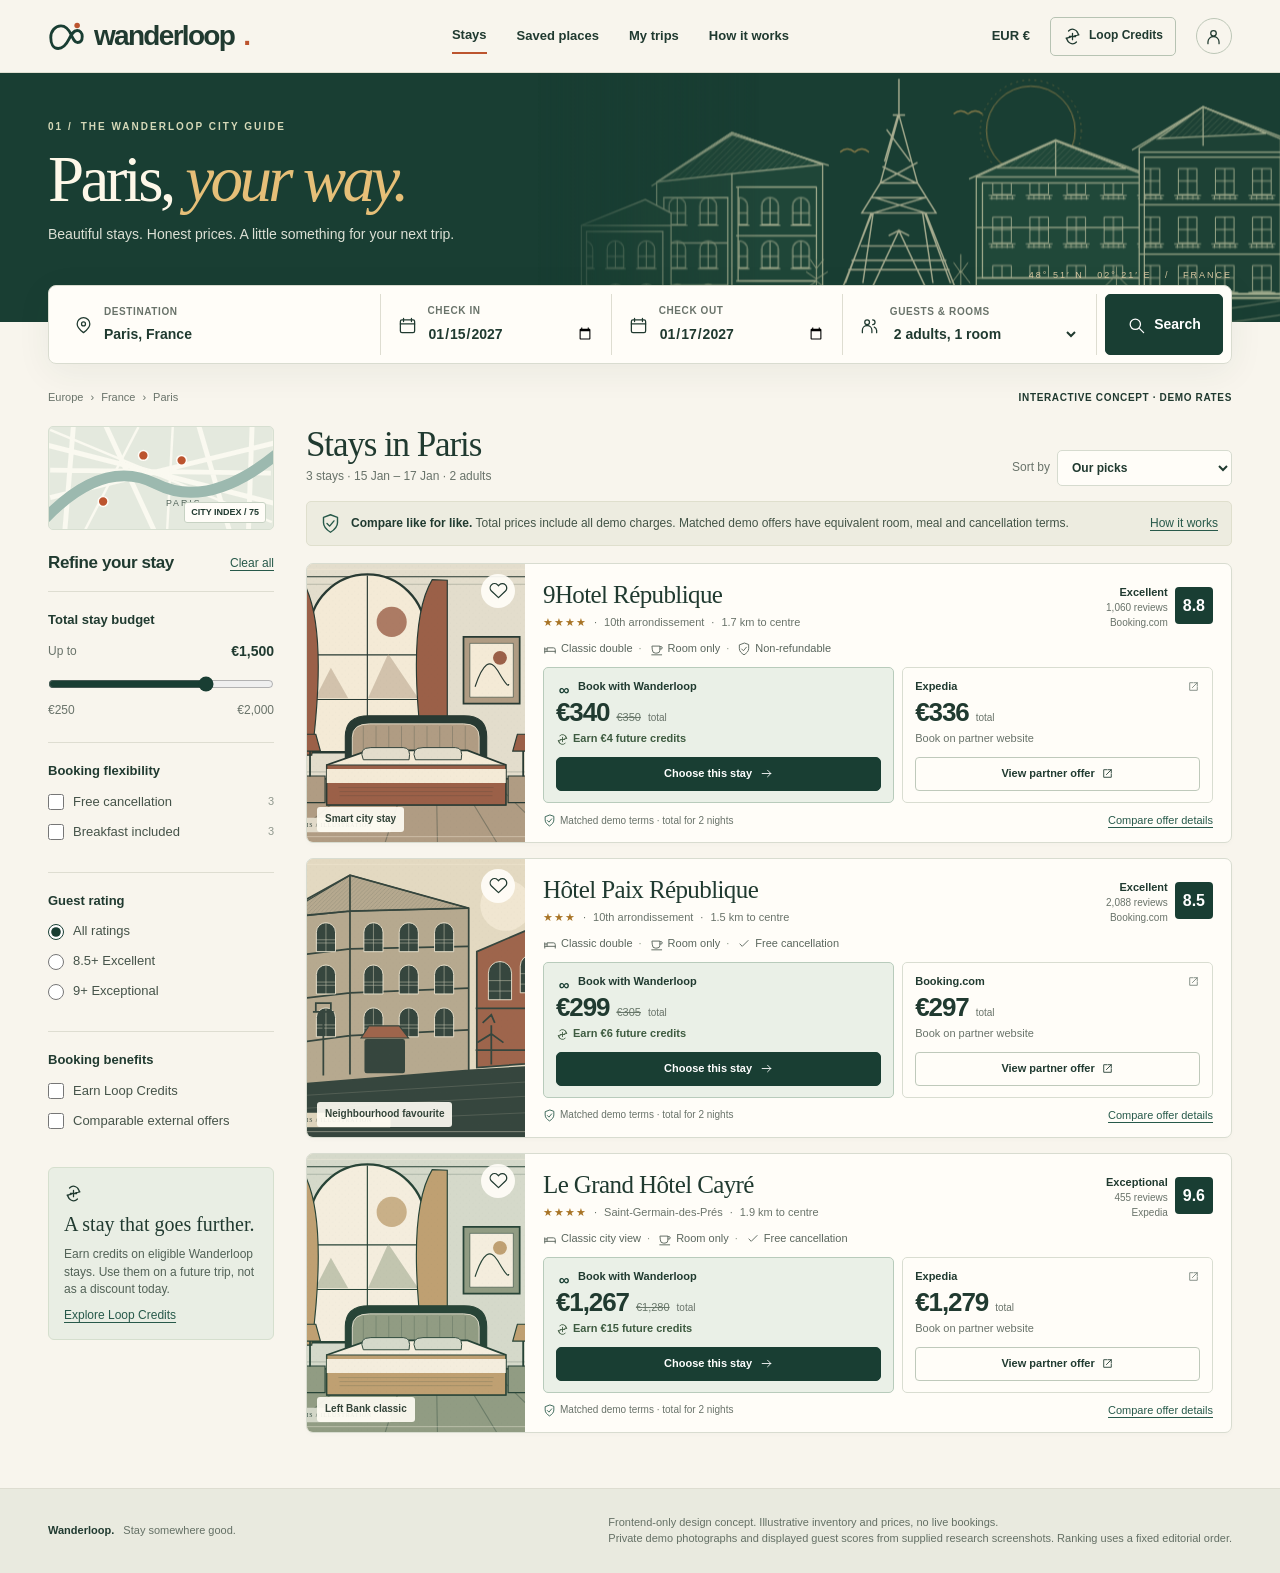
==== demo.html @ 9836ba48 "Add self-contained offline demo with embedded artwork and checkout" ====
<!doctype html>
<html lang="en"><head><meta charset="utf-8"><meta name="viewport" content="width=device-width, initial-scale=1"><meta name="theme-color" content="#183c32"><title>Wanderloop — Stay somewhere good.</title>
<style>
:root{--ink:#203a30;--muted:#69736a;--green:#193e33;--green2:#27594a;--cream:#f8f5ed;--paper:#fffdf8;--line:#deddd1;--orange:#bc542e;--gold:#e8b65c;--sage:#e8ede3;--shadow:0 8px 35px #203a3010;--serif:Georgia,'Times New Roman',serif}*{box-sizing:border-box}body{margin:0;background:var(--cream);color:var(--ink);font-family:Arial,Helvetica,sans-serif;font-size:14px;line-height:1.45}button,input,select{font:inherit}button,a,input,select{ -webkit-tap-highlight-color:transparent}button{cursor:pointer}button:focus-visible,a:focus-visible,input:focus-visible,select:focus-visible{outline:3px solid var(--orange);outline-offset:3px}button{color:inherit}a{color:inherit}svg{display:inline-block;vertical-align:middle;flex-shrink:0}.icon{width:19px;height:19px;stroke:currentColor;fill:none;stroke-width:1.6;stroke-linecap:round;stroke-linejoin:round}.wrap{max-width:1320px;margin:auto;padding:0 48px}.header{background:var(--cream);border-bottom:1px solid #dfdfd2}.nav{height:72px;display:flex;align-items:center;justify-content:space-between;gap:24px}.logo{display:flex;align-items:center;gap:9px;text-decoration:none;font-size:28px;font-weight:800;letter-spacing:-1.7px;line-height:1}.logo-mark{width:37px;height:37px}.logo i{font-style:normal;color:var(--orange)}.navlinks{display:flex;align-items:center;gap:30px}.navlinks button,.plain{border:0;background:none;padding:8px 0;font-size:13px;font-weight:600}.navlinks .active{border-bottom:2px solid var(--orange)}.navright{display:flex;align-items:center;gap:20px}.credit-button{display:flex;align-items:center;gap:7px;background:transparent;border:1px solid #b7c3b3;padding:9px 12px;border-radius:5px;font-weight:600;font-size:12px}.avatar{height:36px;width:36px;border:1px solid #bdc7b7;border-radius:50%;background:transparent;display:grid;place-items:center}.hero{background:var(--green);color:#fdf7e8;position:relative;overflow:hidden}.hero-inner{height:249px;position:relative;display:flex;align-items:center;z-index:1}.hero-copy{position:relative;z-index:2;padding-bottom:31px}.eyebrow{font-size:10px;font-weight:700;text-transform:uppercase;letter-spacing:2px;display:flex;align-items:center;gap:8px}.hero .eyebrow{color:#d5d8b8}.hero h1{font-family:var(--serif);font-weight:400;font-size:65px;letter-spacing:-3.6px;line-height:1.03;margin:12px 0 11px}.hero h1 em{font-weight:400;color:#e6bf78}.hero p{font-size:14px;color:#dce0d5;margin:0}.hero-art{position:absolute;right:0;top:0;width:58%;height:100%;opacity:.86}.hero-index{position:absolute;right:48px;bottom:40px;font-size:9px;text-transform:uppercase;letter-spacing:2px;color:#d9c8a2;z-index:2}.search-wrap{position:relative;margin-top:-37px;z-index:5}.searchbar{background:var(--paper);border:1px solid #d9dcd0;padding:8px;display:grid;grid-template-columns:1.4fr 1fr 1fr 1.1fr auto;border-radius:8px;box-shadow:var(--shadow);gap:0;min-height:79px}.field{display:flex;align-items:center;gap:11px;padding:10px 17px;border-right:1px solid var(--line);min-width:0}.field label{font-size:10px;letter-spacing:.6px;text-transform:uppercase;color:var(--muted);font-weight:700;display:block;margin-bottom:4px}.field input,.field select{background:none;border:none;color:var(--ink);font-weight:600;width:100%;min-width:0;padding:0;font-size:14px;outline:none}.field-content{width:100%;min-width:0}.field input[type=date]{color-scheme:light}.search-button,.primary{border:1px solid var(--green);background:var(--green);color:white;border-radius:5px;padding:12px 20px;font-weight:600;display:inline-flex;align-items:center;justify-content:center;gap:8px}.search-button{margin-left:8px;min-width:118px}.search-button:hover,.primary:hover{background:#30614d}.main{padding-top:26px;padding-bottom:55px}.breadcrumb{display:flex;align-items:center;gap:7px;color:var(--muted);font-size:11px;margin-bottom:20px}.breadcrumb a{text-decoration:none}.breadcrumb span:last-child{color:var(--ink);font-weight:600}.layout{display:grid;grid-template-columns:226px minmax(0,1fr);gap:32px}.sidebar{align-self:start}.side-title{display:flex;align-items:center;justify-content:space-between;margin:0 0 15px}.side-title h2{font-size:17px;margin:0;letter-spacing:-.4px}.link{border:0;background:none;text-decoration:underline;text-underline-offset:3px;font-size:12px;color:var(--green2);padding:0}.filter-block{padding:19px 0;border-top:1px solid var(--line)}.filter-block h3{font-size:13px;margin:0 0 12px}.filter-block label.check{display:flex;gap:9px;align-items:center;margin:11px 0;font-size:13px;color:#455349;cursor:pointer}.check input{accent-color:var(--green);width:16px;height:16px;margin:0}.check .count{margin-left:auto;color:#90988e;font-size:11px}.range-label{display:flex;align-items:center;justify-content:space-between;font-size:12px;color:var(--muted);margin-bottom:4px}.range-label strong{color:var(--ink);font-size:14px}input[type=range]{width:100%;accent-color:var(--green);margin:10px 0}.side-note{background:#e9eee4;border:1px solid #d5dfce;padding:15px;border-radius:6px;margin-top:6px}.side-note h4{font-family:var(--serif);font-size:20px;font-weight:400;margin:7px 0}.side-note p{font-size:12px;margin:5px 0;color:#526257}.map-art{border:1px solid #d7dfd1;background:#e8ece0;border-radius:5px;height:104px;position:relative;overflow:hidden;display:grid;place-items:center;margin:0 0 21px}.map-art svg{position:absolute;width:100%;height:100%}.map-caption{position:absolute;bottom:6px;right:7px;background:var(--paper);font-size:9px;font-weight:600;border:1px solid #c7d2c3;padding:3px 6px;border-radius:3px}.results-head{display:flex;justify-content:space-between;align-items:flex-end;gap:15px;margin-bottom:15px}.results-head h2{font-family:var(--serif);font-weight:400;font-size:35px;letter-spacing:-1.1px;line-height:1.1;margin:0 0 4px}.results-head p{font-size:12px;margin:0;color:var(--muted)}.sort{display:flex;align-items:center;gap:7px;white-space:nowrap;font-size:12px;color:var(--muted)}.sort select{background:var(--paper);border:1px solid #d6dbcf;padding:9px 26px 9px 10px;border-radius:5px;color:var(--ink);font-weight:600}.notice{background:#edece0;border:1px solid #dfdfcd;border-radius:5px;padding:11px 13px;display:flex;align-items:center;gap:10px;color:#435447;font-size:12px;margin-bottom:17px}.notice .icon{color:var(--green2);width:21px;height:21px}.notice strong{color:var(--ink)}.notice button{margin-left:auto;white-space:nowrap}.hotel-list{display:grid;gap:15px}.hotel{display:grid;grid-template-columns:218px minmax(0,1fr);background:var(--paper);border:1px solid #d8dcd0;border-radius:7px;overflow:hidden;box-shadow:0 2px 5px #203a3005}.hotel-photo{position:relative;min-height:258px;background:#dfd9c5}.hotel-photo img{width:100%;height:100%;position:absolute;inset:0;object-fit:cover;filter:saturate(.86)}.photo-label{position:absolute;bottom:10px;left:10px;padding:5px 8px;background:#fffdf5e8;color:#334439;font-size:10px;border-radius:3px;font-weight:600}.save{position:absolute;right:10px;top:10px;border:0;background:#fffdf8ed;border-radius:50%;width:34px;height:34px;display:grid;place-items:center}.save.saved .icon{fill:var(--orange);stroke:var(--orange)}.hotel-body{min-width:0;padding:17px 18px 13px;display:flex;flex-direction:column;gap:10px}.hotel-top{display:flex;justify-content:space-between;gap:8px;align-items:flex-start}.hotel-name{font-family:var(--serif);font-size:25px;line-height:1.12;font-weight:400;letter-spacing:-.6px;margin:0 0 6px}.hotel-meta{display:flex;align-items:center;flex-wrap:wrap;gap:7px;color:var(--muted);font-size:11px}.stars{color:#a87426;letter-spacing:1px;font-size:11px}.review{display:flex;align-items:center;gap:7px;text-align:right;white-space:nowrap}.review small{font-size:10px;color:var(--muted);display:block}.review b{font-size:11px}.score{background:var(--green);color:white;border-radius:4px;padding:7px 8px;font-size:16px;font-weight:700}.terms{display:flex;flex-wrap:wrap;gap:6px;align-items:center;font-size:11px;color:#5a665d}.terms span{display:inline-flex;align-items:center;gap:4px}.terms .icon{height:14px;width:14px}.terms span+span:before{content:'·';margin-right:4px;color:#8b9988}.offers{display:grid;grid-template-columns:1.13fr 1fr;gap:8px}.offer{padding:11px 12px;border:1px solid #d9ddd1;border-radius:5px;min-width:0}.offer.direct{background:#eaf0e7;border-color:#b8cbbb}.offer-brand{display:flex;align-items:center;gap:6px;font-size:11px;font-weight:700;white-space:nowrap}.mini-mark{width:16px;height:16px;display:inline-grid;place-items:center;color:var(--green);font-size:15px;font-weight:900}.offer-brand .external-icon{margin-left:auto;width:13px;height:13px;color:#77847b}.offer-price{display:flex;align-items:baseline;gap:7px;margin:2px 0 1px}.offer-price strong{font-size:26px;letter-spacing:-1.1px;line-height:1.2}.offer-price del{font-size:11px;color:#68776a}.offer-price span{font-size:10px;color:var(--muted)}.earn{font-size:11px;display:flex;align-items:center;gap:4px;color:#3e5b40;font-weight:600;min-height:21px}.earn .icon{width:13px;height:13px}.offer .primary,.offer .secondary{width:100%;padding:8px 6px;margin-top:7px;font-size:11px;white-space:nowrap;min-height:33px}.secondary{border:1px solid #bfc9bb;background:transparent;border-radius:4px;font-weight:600;display:inline-flex;justify-content:center;align-items:center;gap:6px}.secondary:hover{background:#f1f3eb}.offer .secondary .icon,.offer .primary .icon{width:13px;height:13px}.hotel-bottom{display:flex;justify-content:space-between;align-items:center;gap:8px;font-size:10px;color:var(--muted);margin-top:auto}.hotel-bottom button{font-size:11px}.equiv{display:flex;align-items:center;gap:4px}.equiv .icon{width:13px;height:13px;color:var(--green2)}.demo-label{font-size:10px;letter-spacing:.65px;font-weight:700;color:#96714c;text-transform:uppercase}.footer{background:#e9eadf;border-top:1px solid var(--line);padding:26px 0;color:#647065;font-size:11px}.footer .wrap{display:flex;justify-content:space-between;gap:20px;align-items:center}.footer strong{color:var(--ink)}.modal-overlay{position:fixed;inset:0;z-index:40;background:#112a24a8;display:none;align-items:center;justify-content:center;padding:20px;backdrop-filter:blur(3px)}.modal-overlay.open{display:flex}.modal{background:var(--paper);width:min(630px,100%);max-height:90vh;overflow:auto;border-radius:9px;border:1px solid var(--line);box-shadow:0 15px 65px #0003;padding:25px;position:relative}.close{position:absolute;top:15px;right:15px;background:transparent;border:1px solid var(--line);border-radius:50%;width:34px;height:34px;display:grid;place-items:center}.modal h2{font-family:var(--serif);font-weight:400;font-size:32px;margin:0 32px 12px 0;letter-spacing:-.6px}.modal p{color:var(--muted)}.modal table{width:100%;border-collapse:collapse;margin:18px 0;font-size:12px}.modal th,.modal td{border-bottom:1px solid var(--line);text-align:left;padding:10px 7px;vertical-align:top}.modal th{background:var(--sage)}.modal .primary{margin-top:8px}.modal .fine{font-size:11px;line-height:1.5}.empty{text-align:center;border:1px dashed #b7c3b2;padding:50px 15px;background:var(--paper);border-radius:7px}.empty h3{font-family:var(--serif);font-size:25px;font-weight:400}.mobile-filter{display:none}.toast{position:fixed;right:25px;bottom:25px;background:var(--green);color:white;padding:13px 20px;border-radius:5px;z-index:70;box-shadow:var(--shadow);opacity:0;pointer-events:none;transition:opacity .2s}.toast.on{opacity:1}.skip{position:absolute;left:-1000px}.skip:focus{left:10px;top:5px;z-index:100;background:white;padding:10px}.tag{font-size:10px;padding:3px 6px;background:#f3e3d1;color:#96562a;border-radius:3px;font-weight:700}.credit-pill{color:#395e48}.mobile-only{display:none}
@media(min-width:1450px){.wrap{max-width:1400px}.hotel{grid-template-columns:247px minmax(0,1fr)}.hotel-photo{min-height:273px}}@media(max-width:1120px){.wrap{padding:0 28px}.layout{grid-template-columns:195px minmax(0,1fr);gap:20px}.hotel{grid-template-columns:173px minmax(0,1fr)}.hotel-body{padding:14px}.hotel-name{font-size:23px}.field{padding:10px 11px}.navlinks{gap:18px}.hero h1{font-size:58px}.hero-art{width:55%}.hero-index{right:28px}}@media(max-width:850px){.navlinks{display:none}.nav{height:61px}.logo{font-size:25px}.logo-mark{width:32px;height:32px}.hero-inner{height:215px}.hero h1{font-size:49px;letter-spacing:-2.2px}.hero-art{width:65%;opacity:.45}.hero-index{display:none}.searchbar{grid-template-columns:1fr 1fr;gap:0;min-height:0}.field{border-bottom:1px solid var(--line);padding:12px}.field:nth-child(2),.field:nth-child(4){border-right:none}.search-button{grid-column:span 2;margin:8px 0 0}.layout{grid-template-columns:1fr}.sidebar{display:none}.sidebar.open{display:block;background:var(--paper);border:1px solid var(--line);padding:18px;border-radius:6px}.map-art{display:none}.mobile-filter{display:inline-flex;gap:5px;align-items:center;border:1px solid var(--line);background:var(--paper);padding:9px;border-radius:5px}.results-head{align-items:center}.hotel{grid-template-columns:200px minmax(0,1fr)}.hotel-photo{min-height:248px}.breadcrumb{margin-bottom:15px}.main{padding-top:20px}.navright{gap:9px}.hero-copy{padding-bottom:28px}.credit-button{padding:8px}.navright .plain{display:none}}@media(max-width:560px){.wrap{padding:0 16px}.main{padding-top:20px;padding-bottom:30px}.logo{font-size:23px;letter-spacing:-1.4px}.logo-mark{width:30px}.navright{gap:7px}.credit-button{font-size:10px;padding:7px 6px}.avatar{width:31px;height:31px}.hero-inner{height:196px}.hero h1{font-size:42px;margin:10px 0;letter-spacing:-1.8px}.hero p{font-size:12px;max-width:255px}.eyebrow{font-size:9px;letter-spacing:1.5px}.hero-art{right:-20%;width:100%;opacity:.32}.field{gap:6px;padding:10px 8px}.field>.icon,.field>span .icon{width:16px}.field input,.field select{font-size:12px}.field label{font-size:9px}.search-wrap{margin-top:-32px}.results-head{flex-wrap:wrap;gap:9px}.results-head h2{font-size:30px}.sort{margin-left:auto}.sort>span{display:none}.sort select{max-width:160px}.notice{font-size:11px;align-items:flex-start}.notice button{font-size:10px;white-space:nowrap;align-self:center}.hotel{grid-template-columns:1fr}.hotel-photo{height:205px;min-height:0}.hotel-body{padding:14px 12px}.hotel-name{font-size:24px}.hotel-bottom{align-items:flex-start}.offer{padding:10px 8px}.offer-price strong{font-size:24px}.offer-price span{font-size:9px}.offer-brand{font-size:10px}.earn{font-size:10px}.hotel-top{gap:10px}.review{gap:5px}.review small{font-size:9px}.review b{font-size:10px}.footer .wrap{display:block}.footer .wrap>div+div{margin-top:10px}.modal{padding:19px}.modal table{font-size:11px}.modal th,.modal td{padding:8px 4px}.modal h2{font-size:28px}.mobile-only{display:inline}.desktop-only{display:none}}
</style><style>
.modal.checkout-modal{width:min(980px,100%);max-height:94vh;padding:28px 32px}
.ck-progress{display:flex;gap:12px;margin:20px 0 26px;border-bottom:1px solid var(--line);padding-bottom:16px}
.ck-progress span{display:flex;align-items:center;gap:6px;flex:1;font-size:12px;color:var(--muted);font-weight:600}
.ck-progress i{display:inline-flex;width:25px;height:25px;align-items:center;justify-content:center;font-style:normal;border:1px solid var(--line);border-radius:50%;background:var(--cream)}
.ck-progress .current{color:var(--green);font-weight:700}.ck-progress .current i,.ck-progress .complete i{background:var(--green);color:white;border-color:var(--green)}
.ck-grid{display:grid;grid-template-columns:minmax(0,1fr) minmax(255px,.8fr);gap:26px;align-items:start}
.ck-main h3,.ck-summary h3,.ck-trip h3{font-family:var(--serif);font-size:22px;font-weight:400;line-height:1.2;margin:8px 0}
.ck-main p{margin:7px 0 16px;font-size:13px}
.ck-summary{border:1px solid var(--line);background:var(--cream);border-radius:6px;padding:20px}
.ck-stamp{font-size:10px;font-weight:800;letter-spacing:1.1px;color:var(--orange)}
.ck-summary h3{font-size:24px;margin:12px 0 7px}.ck-summary p{margin:6px 0;font-size:12px}
.ck-dates{display:grid;grid-template-columns:1fr 1fr .75fr;gap:8px;margin:17px 0;border-block:1px solid var(--line);padding:14px 0}
.ck-dates div{display:flex;flex-direction:column;gap:5px}.ck-dates small,.ck-summary small,.ck-ticket small,.ck-bal small{font-size:10px;color:var(--muted);letter-spacing:.4px}
.ck-terms{padding-bottom:12px;border-bottom:1px solid var(--line)}
.ck-line{display:flex;justify-content:space-between;gap:8px;align-items:baseline;font-size:12px;padding:8px 0}.ck-line b{white-space:nowrap}.ck-line.positive{color:var(--green2)}
.ck-total{border-top:1px solid var(--line);margin-top:5px;padding:14px 0;display:flex;justify-content:space-between;gap:10px;align-items:center;font-weight:700}
.ck-total strong{font-family:var(--serif);font-size:32px;line-height:1}.ck-total small{display:block;font-weight:400;margin-top:3px}
.ck-reward{border:1px solid #c9d7c5;background:var(--sage);border-radius:4px;padding:12px;display:flex;align-items:flex-start;gap:8px;font-size:12px}
.ck-reward small{display:block;margin-top:4px;letter-spacing:0;line-height:1.5}.ck-reward .icon{color:var(--green2)}
.ck-formhead,.ck-triphead{display:flex;align-items:center;justify-content:space-between;gap:10px}
.ck-fields{display:grid;grid-template-columns:1fr 1fr;gap:12px}
.ck-field{display:flex;flex-direction:column;gap:6px;font-size:12px;font-weight:700;margin:0 0 14px}
.ck-field input,.ck-field textarea,.ck-field select{width:100%;min-width:0;padding:12px;border:1px solid #bfc7ba;border-radius:4px;background:var(--paper);font:inherit;font-weight:400;color:var(--ink)}
.ck-field textarea{min-height:80px;resize:vertical}
.ck-actions{display:flex;align-items:center;flex-wrap:wrap;gap:10px;margin-top:18px}.ck-actions .primary,.ck-actions .secondary{margin:0}.ck-wide{width:100%}
.ck-wallet{display:flex;align-items:flex-start;gap:11px;border:1px solid var(--line);border-radius:5px;padding:14px;margin:10px 0;cursor:pointer;font-size:13px}.ck-wallet:has(input:checked){border-color:var(--green);background:var(--sage)}.ck-wallet span{flex:1}
.ck-wallet input,.ck-consent input{accent-color:var(--green);margin-top:3px;flex-shrink:0}
.ck-wallet small{display:block;color:var(--muted);font-size:11px;margin-top:4px}
.ck-detail{border:1px solid var(--line);border-radius:4px;padding:13px;margin:12px 0 18px;display:flex;flex-direction:column;gap:4px;align-items:flex-start}
.ck-detail span,.ck-detail small{color:var(--muted);font-size:12px;overflow-wrap:anywhere}
.ck-consent{display:flex;align-items:flex-start;gap:8px;font-size:12px;color:var(--muted);margin:15px 0}
.ck-error{border:1px solid #bf5f43;color:#983d26!important;background:#faeee7;padding:12px;border-radius:4px;font-weight:600}
.ck-foot{border-top:1px solid var(--line);padding-top:14px;margin:22px 0 0!important}
.ck-confirm{max-width:620px;margin:auto;text-align:center;padding:12px 0}
.ck-confirm h2{margin:12px 0!important;font-size:40px!important}.ck-confirm .ck-actions{justify-content:center}
.ck-success{width:60px;height:60px;border-radius:50%;background:var(--sage);display:grid;place-items:center;margin:0 auto 18px}
.ck-success svg{width:28px;height:28px;stroke-width:2}
.ck-ticket{margin:22px auto;background:var(--cream);border:1px solid var(--line);border-top:4px solid var(--green);border-radius:4px;text-align:left;padding:22px;max-width:430px}
.ck-ticket>strong{display:block;font-size:20px;letter-spacing:.5px;margin:6px 0 16px}.ck-ticket h3{font:25px var(--serif);margin:0}.ck-ticket p{font-size:13px}
.ck-trip{border:1px solid var(--line);border-radius:5px;padding:17px;margin:12px 0;background:var(--cream)}.ck-trip p{font-size:12px;margin:6px 0}.ck-triphead small{color:var(--muted);font-size:11px}
.ck-status{padding:5px 8px;border:1px solid #b6c7b0;background:var(--sage);border-radius:4px;font-size:11px;text-transform:capitalize;white-space:nowrap}
.ck-bal{display:flex;flex-direction:column;gap:8px;background:var(--green);color:var(--cream);padding:25px;border-radius:6px;margin:20px 0}
.ck-bal small,.ck-bal span{color:#d8decc;font-size:12px}.ck-bal strong{font:44px var(--serif)}
.ck-arms{display:grid;grid-template-columns:1fr 1fr;gap:10px;margin:18px 0}
.ck-arm{display:flex;flex-direction:column;align-items:flex-start;gap:6px;text-align:left;border:1px solid var(--line);border-radius:5px;background:var(--cream);padding:13px}.ck-arm.selected{border:2px solid var(--green);background:var(--sage);padding:12px}
.ck-arm b{font-size:12px}.ck-arm strong{font:28px var(--serif)}.ck-arm small{color:var(--muted)}
@media(max-width:850px){.navlinks{gap:17px}.modal.checkout-modal{padding:23px}.ck-grid{gap:18px}}
@media(max-width:650px){.modal.checkout-modal{padding:18px;max-height:94vh}.ck-grid{grid-template-columns:1fr;gap:18px}.ck-summary{padding:16px}.ck-progress{gap:4px;margin:13px 0 18px}.ck-progress span{font-size:10px;gap:4px}.ck-progress i{width:20px;height:20px}.ck-main h3{font-size:20px}.ck-confirm h2{font-size:30px!important}.ck-actions{gap:8px}.ck-actions .primary,.ck-actions .secondary{padding:10px 12px;font-size:12px}.ck-triphead h3{font-size:20px}.ck-fields{gap:8px}}
@media(max-width:360px){.ck-fields,.ck-arms{grid-template-columns:1fr}}
</style></head><body>
<a class="skip" href="#results">Skip to hotel results</a>
<header class="header"><div class="wrap nav"><a class="logo" href="#" aria-label="Wanderloop home"><svg class="logo-mark" viewBox="0 0 40 40" fill="none"><path d="M3 21c0-7 4.7-12.5 11-12.5 5.5 0 8.7 4.4 11 9.5 2.2 4.8 3.8 8.5 7 8.5 3 0 5-2.5 5-6.5s-2.4-6.5-5.5-6.5c-4 0-6.1 4-9 9.7C19 30.4 15.8 33 11 33 5.6 33 3 27.5 3 21Z" stroke="#193e33" stroke-width="3.1" stroke-linecap="round"/><circle cx="31.5" cy="8" r="3" fill="#bc542e"/></svg>wanderloop<i>.</i></a><nav class="navlinks" aria-label="Main navigation"><button class="active" data-action="stays">Stays</button><button data-action="saved">Saved places <span id="savedCount"></span></button><button data-action="how">How it works</button></nav><div class="navright"><button class="plain" data-action="currency">EUR €</button><button class="credit-button" data-action="credits"><span id="creditIcon"></span> Loop Credits</button><button class="avatar" aria-label="Open account" data-action="account"><span id="userIcon"></span></button></div></div></header>
<section class="hero"><div class="wrap hero-inner"><div class="hero-copy"><div class="eyebrow"><span>01 /</span> THE WANDERLOOP CITY GUIDE</div><h1>Paris, <em>your way.</em></h1><p>Beautiful stays. Honest prices. A little something for your next trip.</p></div><svg class="hero-art" viewBox="0 0 720 260" preserveAspectRatio="xMidYMid slice" xmlns="http://www.w3.org/2000/svg" aria-hidden="true"><defs><pattern id="hatch" width="6" height="6" patternUnits="userSpaceOnUse"><path d="M0 6L6 0" stroke="#c7c79e" stroke-width=".45" opacity=".55"/></pattern><pattern id="windows" width="30" height="42" patternUnits="userSpaceOnUse"><path d="M7 30V12a8 8 0 0 1 16 0v18zM15 5v25M7 19h16M5 31h20" fill="none" stroke="#d7d6b0" stroke-width="1"/></pattern><pattern id="tallwin" width="36" height="47" patternUnits="userSpaceOnUse"><path d="M9 33V8h18v25zM18 8v25M9 20h18M5 34h26M6 37h24M8 34v4m5-4v4m5-4v4m5-4v4m5-4v4" fill="none" stroke="#d7d6b0" stroke-width=".9"/></pattern><linearGradient id="fade"><stop stop-color="#193e33"/><stop offset=".30" stop-color="#193e33" stop-opacity="0"/></linearGradient></defs><g fill="none" stroke="#d7d6b0" stroke-width="1.2" opacity=".85"><circle cx="478" cy="65" r="43" stroke="#d5a659" stroke-width=".8"/><circle cx="478" cy="65" r="49" stroke="#d5a659" stroke-width=".5" stroke-dasharray="2 4"/><path d="M0 225 Q190 216 350 234T720 216M0 239Q190 227 350 246T720 230M0 252Q190 241 350 259T720 244" opacity=".5"/><path d="M350 15v35m-6 0h12m-6 0L332 116l-18 29h72l-18-29-18-66M332 116h36M323 130h54M314 145h72M324 145l-32 81h28l30-64 30 64h28l-32-81M304 191h92m-95 9h98M313 177h74M338 64l23 31m-12-45-13 45m-4 21 36-20m-34 4 33 16m-42 29 51-15m-50 0 50 15M323 145l-25 68m27-68-10 68m60-68 25 68m-27-68 10 68M340 167l10-5 10 5" stroke="#dfd8b5" stroke-width="1.4"/><path d="M115 115l73-48 88 31v127H115z" fill="#244a3c"/><path d="M115 115l73-48 88 31-88 9z" fill="url(#hatch)"/><path d="M110 119l78-50 94 30M188 107v117M123 130h61m8-10h78M123 174h61m8-7h78M123 216h61m8-5h78"/><path d="M122 130h62v85h-62zM194 120h76v91h-76z" fill="url(#windows)"/><path d="M425 110l77-35 88 34v115H425z" fill="#254c3d"/><path d="M418 112l84-38 96 36M502 74v35M425 110h165M425 159h165M425 208h165"/><path d="M431 116h154v92H431z" fill="url(#tallwin)"/><path d="M445 101l57-26 68 27z" fill="url(#hatch)"/><path d="M583 82l62-40 75 31v154H583z" fill="#214437"/><path d="M576 84l69-42 78 30M645 42v38M583 86h137M583 137h137M583 185h137"/><path d="M588 91h132v133H588z" fill="url(#tallwin)"/><path d="M601 73l44-31 61 26z" fill="url(#hatch)"/><path d="M42 157l62-25 25 13v82H42z" fill="#244a3c"/><path d="M42 157h87M47 163h74v64H47z" fill="url(#windows)"/><path d="M0 223h720M0 228h720"/><g stroke="#c1c19b" stroke-width=".9"><path d="M270 220v-30m-12 30 12-9 11 9m-21-18 10 7 11-7m-17-12 6 9 7-9M410 223v-38m-9 28 9-12 9 12m-16-20 7 10 7-10M561 224v-27m-11 19 11-11 11 11"/></g><path d="M293 86q7-6 14 0m0 0q7-6 14 0M403 49q7-6 14 0m0 0q7-6 14 0" stroke="#d5a659"/></g><rect x="0" y="0" width="720" height="260" fill="url(#fade)"/></svg><div class="hero-index">48° 51′ N &nbsp; 02° 21′ E &nbsp; / &nbsp; FRANCE</div></div></section>
<div class="wrap search-wrap"><form class="searchbar" id="searchForm"><div class="field"><span data-icon="pin"></span><div class="field-content"><label for="destination">Destination</label><input id="destination" list="destinations" value="Paris, France" required autocomplete="off"><datalist id="destinations"><option value="Paris, France"><option value="9Hotel République"><option value="Paix République"><option value="Le Grand Hôtel Cayré"></datalist></div></div><div class="field"><span data-icon="calendar"></span><div class="field-content"><label for="checkin">Check in</label><input id="checkin" type="date" value="2027-01-15" required></div></div><div class="field"><span data-icon="calendar"></span><div class="field-content"><label for="checkout">Check out</label><input id="checkout" type="date" value="2027-01-17" required></div></div><div class="field"><span data-icon="users"></span><div class="field-content"><label for="guests">Guests & rooms</label><select id="guests"><option value="2">2 adults, 1 room</option><option value="1">1 adult, 1 room</option><option value="3">3 adults, 1 room</option><option value="4">4 adults, 2 rooms</option></select></div></div><button class="search-button" type="submit"><span data-icon="search"></span> Search</button></form></div>
<main class="wrap main" id="results"><div class="breadcrumb"><a href="#">Europe</a><span>›</span><span>France</span><span>›</span><span>Paris</span><span style="margin-left:auto" class="demo-label">Interactive concept · demo rates</span></div><div class="layout"><aside class="sidebar" id="sidebar"><div class="map-art" aria-label="Decorative Paris street-map illustration"><svg viewBox="0 0 226 104"><rect width="226" height="104" fill="#e4e9de"/><g stroke="#faf9f0" stroke-width="5" fill="none"><path d="M-5 18L237 80M0 72L230 16M55-5L109 112M149-10L184 110M24-5L15 105M206-5L202 110M0 44L225 47"/><path d="M0 3L226 97M90 0L33 110M125 0L119 110" stroke-width="2.5"/></g><path d="M-5 93Q55 31 108 58T232 27" stroke="#9cb9af" stroke-width="11" fill="none"/><g fill="#bc542e" stroke="#fffdf8" stroke-width="1.5"><circle cx="95" cy="29" r="5"/><circle cx="134" cy="34" r="5"/><circle cx="54" cy="76" r="5"/></g><text x="118" y="81" font-size="9" fill="#54675c" letter-spacing="2">PARIS</text></svg><span class="map-caption">CITY INDEX / 75</span></div><div class="side-title"><h2>Refine your stay</h2><button class="link" id="resetFilters">Clear all</button></div><div class="filter-block"><h3>Total stay budget</h3><div class="range-label"><span>Up to</span><strong id="budgetLabel">€1,500</strong></div><input type="range" id="budget" min="250" max="2000" step="25" value="1500" aria-label="Maximum total stay price"><div class="range-label"><span>€250</span><span id="budgetMax">€2,000</span></div></div><div class="filter-block"><h3>Booking flexibility</h3><label class="check"><input type="checkbox" id="flexible"> Free cancellation <span class="count">3</span></label><label class="check"><input type="checkbox" id="breakfast"> Breakfast included <span class="count">3</span></label></div><div class="filter-block"><h3>Guest rating</h3><label class="check"><input type="radio" name="rating" value="0" checked> All ratings</label><label class="check"><input type="radio" name="rating" value="8.5"> 8.5+ Excellent</label><label class="check"><input type="radio" name="rating" value="9"> 9+ Exceptional</label></div><div class="filter-block"><h3>Booking benefits</h3><label class="check"><input type="checkbox" id="reward"> Earn Loop Credits</label><label class="check"><input type="checkbox" id="matched"> Comparable external offers</label></div><div class="side-note"><span data-icon="loop"></span><h4>A stay that goes further.</h4><p>Earn credits on eligible Wanderloop stays. Use them on a future trip, not as a discount today.</p><button class="link" data-action="credits">Explore Loop Credits</button></div></aside><section class="results"><div class="results-head"><div><h2 id="resultTitle">Stays in Paris</h2><p id="resultSubtitle">3 stays · 15–17 January · 2 adults</p></div><button class="mobile-filter" id="mobileFilter" aria-expanded="false"><span data-icon="filter"></span> Filters</button><label class="sort"><span>Sort by</span><select id="sort"><option value="recommended">Our picks</option><option value="price">Lowest total price</option><option value="rating">Highest guest rating</option><option value="credits">Most Loop Credits</option></select></label></div><div class="notice"><span data-icon="shield"></span><div><strong>Compare like for like.</strong> Total prices include all demo charges. Matched demo offers have equivalent room, meal and cancellation terms.</div><button class="link" data-action="how">How it works</button></div><div class="hotel-list" id="hotelList" aria-live="polite"></div></section></div></main>
<footer class="footer"><div class="wrap"><div><strong>Wanderloop.</strong> &nbsp; Stay somewhere good.</div><div>Frontend-only design concept. Illustrative inventory and prices, no live bookings.<br>Private demo photographs and displayed guest scores from supplied research screenshots. Ranking uses a fixed editorial order.</div></div></footer>
<div class="modal-overlay" id="overlay"><section class="modal" role="dialog" aria-modal="true" aria-labelledby="modalTitle"><button class="close" id="closeModal" aria-label="Close dialog"><span data-icon="x"></span></button><div id="modalContent"></div></section></div><div class="toast" id="toast" role="status"></div>
<script>
const paths={pin:'<path d="M20 10c0 5-8 11-8 11S4 15 4 10a8 8 0 1 1 16 0Z"/><circle cx="12" cy="10" r="2.5"/>',calendar:'<rect x="3" y="5" width="18" height="16" rx="2"/><path d="M7 3v4m10-4v4M3 10h18"/>',users:'<circle cx="9" cy="8" r="3"/><path d="M3 21v-3a6 6 0 0 1 12 0v3M16 5a3 3 0 0 1 0 6m2 3a5 5 0 0 1 3 4v3"/>',search:'<circle cx="10.5" cy="10.5" r="6.5"/><path d="m16 16 5 5"/>',heart:'<path d="M20.8 4.9a5.5 5.5 0 0 0-7.8 0L12 6l-1.1-1.1a5.5 5.5 0 0 0-7.8 7.8L12 21l8.8-8.3a5.5 5.5 0 0 0 0-7.8Z"/>',user:'<circle cx="12" cy="8" r="3.5"/><path d="M5 21v-2a7 7 0 0 1 14 0v2"/>',loop:'<path d="M7 5a7 7 0 0 1 12 5m-2-5 3 5-5 1M17 19A7 7 0 0 1 5 14m2 5-3-5 5-1"/><path d="M12 8v8m-4-4h8"/>',shield:'<path d="M12 2 4 5v6c0 5 3.5 8 8 11 4.5-3 8-6 8-11V5z"/><path d="m8 12 3 3 5-6"/>',check:'<path d="m5 12 4 4L19 6"/>',external:'<path d="M13 5h6v6m0-6-9 9M19 13v6H5V5h6"/>',arrow:'<path d="M4 12h16m-6-6 6 6-6 6"/>',bed:'<path d="M3 19v-9m18 9v-6a3 3 0 0 0-3-3H7v6m-4 0h18M3 12h4"/>',coffee:'<path d="M4 7h13v7a5 5 0 0 1-5 5H9a5 5 0 0 1-5-5zM17 8h2a2 2 0 1 1 0 4h-2M3 22h17"/>',filter:'<path d="M3 6h18M6 12h12m-9 6h6"/>',x:'<path d="m6 6 12 12M18 6 6 18"/>'};
const icon=n=>`<svg class="icon" viewBox="0 0 24 24" aria-hidden="true">${paths[n]||''}</svg>`;document.querySelectorAll('[data-icon]').forEach(e=>e.innerHTML=icon(e.dataset.icon));document.getElementById('creditIcon').innerHTML=icon('loop');document.getElementById('userIcon').innerHTML=icon('user');
const hotels=[{id:'republique',name:'9Hotel République',area:'10th arrondissement',distance:'1.7 km to centre',stars:4,rating:8.8,reviews:'1,060',direct:350,discount:10,credit:4,external:336,partner:'Expedia',room:'Classic double',flex:false,breakfast:false,alternate:{price:400,breakfast:true,flex:true},label:'Smart city stay',photo:'data:image/svg+xml;charset=utf-8,%3Csvg%20xmlns%3D%22http%3A%2F%2Fwww.w3.org%2F2000%2Fsvg%22%20viewBox%3D%220%200%20480%20480%22%20role%3D%22img%22%20aria-label%3D%229Hotel%20R%C3%A9publique%20%E2%80%94%20original%20illustrative%20artwork%22%3E%3Cdefs%3E%3Cpattern%20id%3D%22hatch%22%20width%3D%227%22%20height%3D%227%22%20patternUnits%3D%22userSpaceOnUse%22%3E%3Cpath%20d%3D%22M0%207L7%200%22%20stroke%3D%22%23263b32%22%20stroke-width%3D%22.7%22%20opacity%3D%22.35%22%2F%3E%3C%2Fpattern%3E%3Cpattern%20id%3D%22grain%22%20width%3D%2211%22%20height%3D%2211%22%20patternUnits%3D%22userSpaceOnUse%22%3E%3Ccircle%20cx%3D%222%22%20cy%3D%223%22%20r%3D%22.4%22%20fill%3D%22%23263b32%22%20opacity%3D%22.22%22%2F%3E%3Ccircle%20cx%3D%228%22%20cy%3D%228%22%20r%3D%22.5%22%20fill%3D%22%23263b32%22%20opacity%3D%22.15%22%2F%3E%3C%2Fpattern%3E%3C%2Fdefs%3E%3Crect%20width%3D%22480%22%20height%3D%22480%22%20fill%3D%22%23e4ddc9%22%2F%3E%3Cpath%20d%3D%22M0%20370H480V480H0Z%22%20fill%3D%22%23b39c7f%22%2F%3E%3Cpath%20d%3D%22M0%20370L480%20370M15%20480l133-110m39%20110%2036-110m54%20110-2-110m104%20110-67-110m168%20110-112-110%22%20stroke%3D%22%23263b32%22%20opacity%3D%22.35%22%20stroke-width%3D%222%22%2F%3E%3Cpath%20d%3D%22M15%2022H465V371H15Z%22%20fill%3D%22none%22%20stroke%3D%22%23263b32%22%20stroke-width%3D%222%22%2F%3E%3Cpath%20d%3D%22M28%2035H452V359H28Z%22%20fill%3D%22none%22%20stroke%3D%22%23263b32%22%20opacity%3D%22.4%22%2F%3E%3Cpath%20d%3D%22M56%20325V118a100%20100%200%200%201%20200%200v207Z%22%20fill%3D%22%23f5ead3%22%20stroke%3D%22%23263b32%22%20stroke-width%3D%224%22%2F%3E%3Cpath%20d%3D%22M156%2020V325M56%20157H256M56%20234H256%22%20stroke%3D%22%23263b32%22%20stroke-width%3D%222%22%2F%3E%3Cpath%20d%3D%22M66%20232L93%20179l30%2053m34%200%2035-77%2052%2077%22%20fill%3D%22%23b39c7f%22%20opacity%3D%22.5%22%2F%3E%3Ccircle%20cx%3D%22198%22%20cy%3D%22100%22%20r%3D%2226%22%20fill%3D%22%23a35e42%22%20opacity%3D%22.8%22%2F%3E%3Cpath%20d%3D%22M43%2027q46%2075%2017%20303H18V28Z%20M268%2027q-45%2075-16%20303h42V28Z%22%20fill%3D%22%23a35e42%22%20stroke%3D%22%23263b32%22%20stroke-width%3D%222%22%2F%3E%3Cpath%20d%3D%22M322%20126H419V241H322Z%22%20fill%3D%22%23b39c7f%22%20stroke%3D%22%23263b32%22%20stroke-width%3D%223%22%2F%3E%3Cpath%20d%3D%22M333%20137h75v93h-75z%22%20fill%3D%22%23f5ead3%22%20stroke%3D%22%23263b32%22%2F%3E%3Cpath%20d%3D%22M342%20212q20-61%2039-28t19%2023%22%20stroke%3D%22%23263b32%22%20fill%3D%22none%22%20stroke-width%3D%222%22%2F%3E%3Ccircle%20cx%3D%22385%22%20cy%3D%22162%22%20r%3D%2212%22%20fill%3D%22%23a35e42%22%2F%3E%3Cpath%20d%3D%22M118%20353V298q0-36%2041-36H323q39%200%2039%2036v55Z%22%20fill%3D%22%23263b32%22%20stroke%3D%22%23263b32%22%20stroke-width%3D%222%22%2F%3E%3Cpath%20d%3D%22M130%20352V299q0-23%2030-23h162q27%200%2027%2023v53%22%20fill%3D%22%23b39c7f%22%20stroke%3D%22%23f5ead3%22%20stroke-width%3D%221.4%22%2F%3E%3Cpath%20d%3D%22M149%20280v67%22%20stroke%3D%22%23263b32%22%20opacity%3D%22.4%22%2F%3E%3Cpath%20d%3D%22M171%20280v67%22%20stroke%3D%22%23263b32%22%20opacity%3D%22.4%22%2F%3E%3Cpath%20d%3D%22M193%20280v67%22%20stroke%3D%22%23263b32%22%20opacity%3D%22.4%22%2F%3E%3Cpath%20d%3D%22M215%20280v67%22%20stroke%3D%22%23263b32%22%20opacity%3D%22.4%22%2F%3E%3Cpath%20d%3D%22M237%20280v67%22%20stroke%3D%22%23263b32%22%20opacity%3D%22.4%22%2F%3E%3Cpath%20d%3D%22M259%20280v67%22%20stroke%3D%22%23263b32%22%20opacity%3D%22.4%22%2F%3E%3Cpath%20d%3D%22M281%20280v67%22%20stroke%3D%22%23263b32%22%20opacity%3D%22.4%22%2F%3E%3Cpath%20d%3D%22M303%20280v67%22%20stroke%3D%22%23263b32%22%20opacity%3D%22.4%22%2F%3E%3Cpath%20d%3D%22M325%20280v67%22%20stroke%3D%22%23263b32%22%20opacity%3D%22.4%22%2F%3E%3Cpath%20d%3D%22M86%20347l72-25h171l66%2025v69H86Z%22%20fill%3D%22%23f5ead3%22%20stroke%3D%22%23263b32%22%20stroke-width%3D%223%22%2F%3E%3Cpath%20d%3D%22M86%20347h309v69H86Z%22%20fill%3D%22%23a35e42%22%20stroke%3D%22%23263b32%22%20stroke-width%3D%222%22%2F%3E%3Cpath%20d%3D%22M86%20354h309v24H86Z%22%20fill%3D%22%23f5ead3%22%2F%3E%3Cpath%20d%3D%22M106%20386h268M108%20393h264M108%20400h264%22%20stroke%3D%22%23263b32%22%20opacity%3D%22.3%22%2F%3E%3Cpath%20d%3D%22M149%20338q-9-21%2013-21h56q14%200%2010%2021zM239%20338q-9-21%2013-21h56q14%200%2010%2021z%22%20fill%3D%22%23e4ddc9%22%20stroke%3D%22%23263b32%22%20stroke-width%3D%221.6%22%2F%3E%3Cpath%20d%3D%22M31%20366h52v46H31zM399%20366h52v46H399z%22%20fill%3D%22%23b39c7f%22%20stroke%3D%22%23263b32%22%20stroke-width%3D%222%22%2F%3E%3Cpath%20d%3D%22M57%20367v-45M425%20367v-45%22%20stroke%3D%22%23263b32%22%20stroke-width%3D%223%22%2F%3E%3Cpath%20d%3D%22M39%20323l8-29h20l8%2029zM407%20323l8-29h20l8%2029z%22%20fill%3D%22%23a35e42%22%20stroke%3D%22%23263b32%22%20stroke-width%3D%222%22%2F%3E%3Crect%20width%3D%22480%22%20height%3D%22480%22%20fill%3D%22url(%23grain)%22%2F%3E%3Crect%20x%3D%229%22%20y%3D%229%22%20width%3D%22462%22%20height%3D%22462%22%20fill%3D%22none%22%20stroke%3D%22%23f5ead3%22%20stroke-width%3D%221%22%20opacity%3D%22.7%22%2F%3E%3Crect%20x%3D%2218%22%20y%3D%22438%22%20width%3D%22178%22%20height%3D%2225%22%20rx%3D%221%22%20fill%3D%22%23e4ddc9%22%20opacity%3D%22.96%22%2F%3E%3Ctext%20x%3D%2228%22%20y%3D%22454%22%20font-family%3D%22Georgia%2Cserif%22%20font-size%3D%2210%22%20fill%3D%22%23263b32%22%20letter-spacing%3D%221.5%22%3EPARIS%20%2F%20ILLUSTRATION%3C%2Ftext%3E%3C%2Fsvg%3E',aliases:'9hotel 9 hotel republique république'},{id:'paix',name:'Hôtel Paix République',area:'10th arrondissement',distance:'1.5 km to centre',stars:3,rating:8.5,reviews:'2,088',direct:305,discount:6,credit:6,external:297,partner:'Booking.com',room:'Classic double',flex:true,breakfast:false,label:'Neighbourhood favourite',photo:'data:image/svg+xml;charset=utf-8,%3Csvg%20xmlns%3D%22http%3A%2F%2Fwww.w3.org%2F2000%2Fsvg%22%20viewBox%3D%220%200%20480%20480%22%20role%3D%22img%22%20aria-label%3D%22H%C3%B4tel%20Paix%20R%C3%A9publique%20%E2%80%94%20original%20illustrative%20artwork%22%3E%3Cdefs%3E%3Cpattern%20id%3D%22hatch%22%20width%3D%227%22%20height%3D%227%22%20patternUnits%3D%22userSpaceOnUse%22%3E%3Cpath%20d%3D%22M0%207L7%200%22%20stroke%3D%22%2334473d%22%20stroke-width%3D%22.7%22%20opacity%3D%22.35%22%2F%3E%3C%2Fpattern%3E%3Cpattern%20id%3D%22grain%22%20width%3D%2211%22%20height%3D%2211%22%20patternUnits%3D%22userSpaceOnUse%22%3E%3Ccircle%20cx%3D%222%22%20cy%3D%223%22%20r%3D%22.4%22%20fill%3D%22%2334473d%22%20opacity%3D%22.22%22%2F%3E%3Ccircle%20cx%3D%228%22%20cy%3D%228%22%20r%3D%22.5%22%20fill%3D%22%2334473d%22%20opacity%3D%22.15%22%2F%3E%3C%2Fpattern%3E%3C%2Fdefs%3E%3Crect%20width%3D%22480%22%20height%3D%22480%22%20fill%3D%22%23e5d9bd%22%2F%3E%3Ccircle%20cx%3D%22395%22%20cy%3D%2280%22%20r%3D%2244%22%20fill%3D%22%23f4ead1%22%20opacity%3D%22.8%22%2F%3E%3Cpath%20d%3D%22M0%20382L480%20355V480H0Z%22%20fill%3D%22%2334473d%22%2F%3E%3Cpath%20d%3D%22M0%20411L480%20382M0%20433L480%20407M0%20457L480%20436%22%20stroke%3D%22%23f4ead1%22%20opacity%3D%22.25%22%2F%3E%3Cpath%20d%3D%22M-10%20103L126%2028L331%2085V365L-10%20393Z%22%20fill%3D%22%23b8a98b%22%20stroke%3D%22%2334473d%22%20stroke-width%3D%223%22%2F%3E%3Cpath%20d%3D%22M126%2028V372M-10%20103L126%2090L331%2085M-10%20172L126%20155L331%20151M-10%20247L126%20231L331%20223M-10%20323L126%20305L331%20295%22%20fill%3D%22none%22%20stroke%3D%22%2334473d%22%20stroke-width%3D%223%22%2F%3E%3Cpath%20d%3D%22M0%20103L126%2028L331%2085L126%2090Z%22%20fill%3D%22url(%23hatch)%22%20stroke%3D%22%2334473d%22%20stroke-width%3D%222%22%2F%3E%3Cg%20transform%3D%22translate(15%20110)%22%3E%3Cpath%20d%3D%22M0%2050V16.5a16.5%2016.5%200%200%201%2033%200V50Z%22%20fill%3D%22%2334473d%22%20stroke%3D%22%23f4ead1%22%20stroke-width%3D%221.5%22%2F%3E%3Cpath%20d%3D%22M16.5%200V50M0%2029.5h33M0%2035h33%22%20stroke%3D%22%23f4ead1%22%20stroke-width%3D%221%22%20opacity%3D%22.7%22%2F%3E%3C%2Fg%3E%3Cg%20transform%3D%22translate(68%20110)%22%3E%3Cpath%20d%3D%22M0%2050V16.5a16.5%2016.5%200%200%201%2033%200V50Z%22%20fill%3D%22%2334473d%22%20stroke%3D%22%23f4ead1%22%20stroke-width%3D%221.5%22%2F%3E%3Cpath%20d%3D%22M16.5%200V50M0%2029.5h33M0%2035h33%22%20stroke%3D%22%23f4ead1%22%20stroke-width%3D%221%22%20opacity%3D%22.7%22%2F%3E%3C%2Fg%3E%3Cg%20transform%3D%22translate(150%20110)%22%3E%3Cpath%20d%3D%22M0%2050V16.5a16.5%2016.5%200%200%201%2033%200V50Z%22%20fill%3D%22%2334473d%22%20stroke%3D%22%23f4ead1%22%20stroke-width%3D%221.5%22%2F%3E%3Cpath%20d%3D%22M16.5%200V50M0%2029.5h33M0%2035h33%22%20stroke%3D%22%23f4ead1%22%20stroke-width%3D%221%22%20opacity%3D%22.7%22%2F%3E%3C%2Fg%3E%3Cg%20transform%3D%22translate(211%20110)%22%3E%3Cpath%20d%3D%22M0%2050V16.5a16.5%2016.5%200%200%201%2033%200V50Z%22%20fill%3D%22%2334473d%22%20stroke%3D%22%23f4ead1%22%20stroke-width%3D%221.5%22%2F%3E%3Cpath%20d%3D%22M16.5%200V50M0%2029.5h33M0%2035h33%22%20stroke%3D%22%23f4ead1%22%20stroke-width%3D%221%22%20opacity%3D%22.7%22%2F%3E%3C%2Fg%3E%3Cg%20transform%3D%22translate(272%20110)%22%3E%3Cpath%20d%3D%22M0%2050V16.5a16.5%2016.5%200%200%201%2033%200V50Z%22%20fill%3D%22%2334473d%22%20stroke%3D%22%23f4ead1%22%20stroke-width%3D%221.5%22%2F%3E%3Cpath%20d%3D%22M16.5%200V50M0%2029.5h33M0%2035h33%22%20stroke%3D%22%23f4ead1%22%20stroke-width%3D%221%22%20opacity%3D%22.7%22%2F%3E%3C%2Fg%3E%3Cg%20transform%3D%22translate(15%20183)%22%3E%3Cpath%20d%3D%22M0%2050V16.5a16.5%2016.5%200%200%201%2033%200V50Z%22%20fill%3D%22%2334473d%22%20stroke%3D%22%23f4ead1%22%20stroke-width%3D%221.5%22%2F%3E%3Cpath%20d%3D%22M16.5%200V50M0%2029.5h33M0%2035h33%22%20stroke%3D%22%23f4ead1%22%20stroke-width%3D%221%22%20opacity%3D%22.7%22%2F%3E%3C%2Fg%3E%3Cg%20transform%3D%22translate(68%20183)%22%3E%3Cpath%20d%3D%22M0%2050V16.5a16.5%2016.5%200%200%201%2033%200V50Z%22%20fill%3D%22%2334473d%22%20stroke%3D%22%23f4ead1%22%20stroke-width%3D%221.5%22%2F%3E%3Cpath%20d%3D%22M16.5%200V50M0%2029.5h33M0%2035h33%22%20stroke%3D%22%23f4ead1%22%20stroke-width%3D%221%22%20opacity%3D%22.7%22%2F%3E%3C%2Fg%3E%3Cg%20transform%3D%22translate(150%20183)%22%3E%3Cpath%20d%3D%22M0%2050V16.5a16.5%2016.5%200%200%201%2033%200V50Z%22%20fill%3D%22%2334473d%22%20stroke%3D%22%23f4ead1%22%20stroke-width%3D%221.5%22%2F%3E%3Cpath%20d%3D%22M16.5%200V50M0%2029.5h33M0%2035h33%22%20stroke%3D%22%23f4ead1%22%20stroke-width%3D%221%22%20opacity%3D%22.7%22%2F%3E%3C%2Fg%3E%3Cg%20transform%3D%22translate(211%20183)%22%3E%3Cpath%20d%3D%22M0%2050V16.5a16.5%2016.5%200%200%201%2033%200V50Z%22%20fill%3D%22%2334473d%22%20stroke%3D%22%23f4ead1%22%20stroke-width%3D%221.5%22%2F%3E%3Cpath%20d%3D%22M16.5%200V50M0%2029.5h33M0%2035h33%22%20stroke%3D%22%23f4ead1%22%20stroke-width%3D%221%22%20opacity%3D%22.7%22%2F%3E%3C%2Fg%3E%3Cg%20transform%3D%22translate(272%20183)%22%3E%3Cpath%20d%3D%22M0%2050V16.5a16.5%2016.5%200%200%201%2033%200V50Z%22%20fill%3D%22%2334473d%22%20stroke%3D%22%23f4ead1%22%20stroke-width%3D%221.5%22%2F%3E%3Cpath%20d%3D%22M16.5%200V50M0%2029.5h33M0%2035h33%22%20stroke%3D%22%23f4ead1%22%20stroke-width%3D%221%22%20opacity%3D%22.7%22%2F%3E%3C%2Fg%3E%3Cg%20transform%3D%22translate(15%20257)%22%3E%3Cpath%20d%3D%22M0%2050V16.5a16.5%2016.5%200%200%201%2033%200V50Z%22%20fill%3D%22%2334473d%22%20stroke%3D%22%23f4ead1%22%20stroke-width%3D%221.5%22%2F%3E%3Cpath%20d%3D%22M16.5%200V50M0%2029.5h33M0%2035h33%22%20stroke%3D%22%23f4ead1%22%20stroke-width%3D%221%22%20opacity%3D%22.7%22%2F%3E%3C%2Fg%3E%3Cg%20transform%3D%22translate(68%20257)%22%3E%3Cpath%20d%3D%22M0%2050V16.5a16.5%2016.5%200%200%201%2033%200V50Z%22%20fill%3D%22%2334473d%22%20stroke%3D%22%23f4ead1%22%20stroke-width%3D%221.5%22%2F%3E%3Cpath%20d%3D%22M16.5%200V50M0%2029.5h33M0%2035h33%22%20stroke%3D%22%23f4ead1%22%20stroke-width%3D%221%22%20opacity%3D%22.7%22%2F%3E%3C%2Fg%3E%3Cg%20transform%3D%22translate(150%20257)%22%3E%3Cpath%20d%3D%22M0%2050V16.5a16.5%2016.5%200%200%201%2033%200V50Z%22%20fill%3D%22%2334473d%22%20stroke%3D%22%23f4ead1%22%20stroke-width%3D%221.5%22%2F%3E%3Cpath%20d%3D%22M16.5%200V50M0%2029.5h33M0%2035h33%22%20stroke%3D%22%23f4ead1%22%20stroke-width%3D%221%22%20opacity%3D%22.7%22%2F%3E%3C%2Fg%3E%3Cg%20transform%3D%22translate(211%20257)%22%3E%3Cpath%20d%3D%22M0%2050V16.5a16.5%2016.5%200%200%201%2033%200V50Z%22%20fill%3D%22%2334473d%22%20stroke%3D%22%23f4ead1%22%20stroke-width%3D%221.5%22%2F%3E%3Cpath%20d%3D%22M16.5%200V50M0%2029.5h33M0%2035h33%22%20stroke%3D%22%23f4ead1%22%20stroke-width%3D%221%22%20opacity%3D%22.7%22%2F%3E%3C%2Fg%3E%3Cg%20transform%3D%22translate(272%20257)%22%3E%3Cpath%20d%3D%22M0%2050V16.5a16.5%2016.5%200%200%201%2033%200V50Z%22%20fill%3D%22%2334473d%22%20stroke%3D%22%23f4ead1%22%20stroke-width%3D%221.5%22%2F%3E%3Cpath%20d%3D%22M16.5%200V50M0%2029.5h33M0%2035h33%22%20stroke%3D%22%23f4ead1%22%20stroke-width%3D%221%22%20opacity%3D%22.7%22%2F%3E%3C%2Fg%3E%3Cpath%20d%3D%22M345%20160L438%20120L480%20138V350L345%20360Z%22%20fill%3D%22%23a66346%22%20stroke%3D%22%2334473d%22%20stroke-width%3D%223%22%2F%3E%3Cg%20transform%3D%22translate(365%20177)%22%3E%3Cpath%20d%3D%22M0%2066V20a20%2020%200%200%201%2040%200V66Z%22%20fill%3D%22%2334473d%22%20stroke%3D%22%23f4ead1%22%20stroke-width%3D%221.5%22%2F%3E%3Cpath%20d%3D%22M20%200V66M0%2033h40M0%2051h40%22%20stroke%3D%22%23f4ead1%22%20stroke-width%3D%221%22%20opacity%3D%22.7%22%2F%3E%3C%2Fg%3E%3Cg%20transform%3D%22translate(420%20165)%22%3E%3Cpath%20d%3D%22M0%2066V20a20%2020%200%200%201%2040%200V66Z%22%20fill%3D%22%2334473d%22%20stroke%3D%22%23f4ead1%22%20stroke-width%3D%221.5%22%2F%3E%3Cpath%20d%3D%22M20%200V66M0%2033h40M0%2051h40%22%20stroke%3D%22%23f4ead1%22%20stroke-width%3D%221%22%20opacity%3D%22.7%22%2F%3E%3C%2Fg%3E%3Cpath%20d%3D%22M343%20258H480M343%20330H480%22%20stroke%3D%22%2334473d%22%20stroke-width%3D%223%22%2F%3E%3Crect%20x%3D%22151%22%20y%3D%22311%22%20width%3D%2270%22%20height%3D%2259%22%20rx%3D%224%22%20fill%3D%22%2334473d%22%2F%3E%3Cpath%20d%3D%22M145%20309L159%20288H211L227%20309Z%22%20fill%3D%22%23a66346%22%20stroke%3D%22%2334473d%22%20stroke-width%3D%222%22%2F%3E%3Cpath%20d%3D%22M80%20374v-110m-18%200h36m-31%200v-15h26v15M370%20355v-68m-24%2030%2024-15%2021%2015m-15-34-6-14-15%2014%22%20stroke%3D%22%2334473d%22%20stroke-width%3D%223%22%20fill%3D%22none%22%2F%3E%3Crect%20width%3D%22480%22%20height%3D%22480%22%20fill%3D%22url(%23grain)%22%2F%3E%3Crect%20x%3D%229%22%20y%3D%229%22%20width%3D%22462%22%20height%3D%22462%22%20fill%3D%22none%22%20stroke%3D%22%23f4ead1%22%20stroke-width%3D%221%22%20opacity%3D%22.7%22%2F%3E%3Crect%20x%3D%2218%22%20y%3D%22438%22%20width%3D%22178%22%20height%3D%2225%22%20rx%3D%221%22%20fill%3D%22%23e5d9bd%22%20opacity%3D%22.96%22%2F%3E%3Ctext%20x%3D%2228%22%20y%3D%22454%22%20font-family%3D%22Georgia%2Cserif%22%20font-size%3D%2210%22%20fill%3D%22%2334473d%22%20letter-spacing%3D%221.5%22%3EPARIS%20%2F%20ILLUSTRATION%3C%2Ftext%3E%3C%2Fsvg%3E',aliases:'the originals city hotel paix republique république',alternate:{price:335,breakfast:true,flex:true}},{id:'cayre',name:'Le Grand Hôtel Cayré',area:'Saint-Germain-des-Prés',distance:'1.9 km to centre',stars:4,rating:9.6,reviews:'455',direct:1280,discount:13,credit:15,external:1279,partner:'Expedia',room:'Classic city view',flex:true,breakfast:false,label:'Left Bank classic',photo:'data:image/svg+xml;charset=utf-8,%3Csvg%20xmlns%3D%22http%3A%2F%2Fwww.w3.org%2F2000%2Fsvg%22%20viewBox%3D%220%200%20480%20480%22%20role%3D%22img%22%20aria-label%3D%22Le%20Grand%20H%C3%B4tel%20Cayr%C3%A9%20%E2%80%94%20original%20illustrative%20artwork%22%3E%3Cdefs%3E%3Cpattern%20id%3D%22hatch%22%20width%3D%227%22%20height%3D%227%22%20patternUnits%3D%22userSpaceOnUse%22%3E%3Cpath%20d%3D%22M0%207L7%200%22%20stroke%3D%22%23244536%22%20stroke-width%3D%22.7%22%20opacity%3D%22.35%22%2F%3E%3C%2Fpattern%3E%3Cpattern%20id%3D%22grain%22%20width%3D%2211%22%20height%3D%2211%22%20patternUnits%3D%22userSpaceOnUse%22%3E%3Ccircle%20cx%3D%222%22%20cy%3D%223%22%20r%3D%22.4%22%20fill%3D%22%23244536%22%20opacity%3D%22.22%22%2F%3E%3Ccircle%20cx%3D%228%22%20cy%3D%228%22%20r%3D%22.5%22%20fill%3D%22%23244536%22%20opacity%3D%22.15%22%2F%3E%3C%2Fpattern%3E%3C%2Fdefs%3E%3Crect%20width%3D%22480%22%20height%3D%22480%22%20fill%3D%22%23d5d9c8%22%2F%3E%3Cpath%20d%3D%22M0%20370H480V480H0Z%22%20fill%3D%22%23909d80%22%2F%3E%3Cpath%20d%3D%22M0%20370L480%20370M15%20480l133-110m39%20110%2036-110m54%20110-2-110m104%20110-67-110m168%20110-112-110%22%20stroke%3D%22%23244536%22%20opacity%3D%22.35%22%20stroke-width%3D%222%22%2F%3E%3Cpath%20d%3D%22M15%2022H465V371H15Z%22%20fill%3D%22none%22%20stroke%3D%22%23244536%22%20stroke-width%3D%222%22%2F%3E%3Cpath%20d%3D%22M28%2035H452V359H28Z%22%20fill%3D%22none%22%20stroke%3D%22%23244536%22%20opacity%3D%22.4%22%2F%3E%3Cpath%20d%3D%22M56%20325V118a100%20100%200%200%201%20200%200v207Z%22%20fill%3D%22%23f5edda%22%20stroke%3D%22%23244536%22%20stroke-width%3D%224%22%2F%3E%3Cpath%20d%3D%22M156%2020V325M56%20157H256M56%20234H256%22%20stroke%3D%22%23244536%22%20stroke-width%3D%222%22%2F%3E%3Cpath%20d%3D%22M66%20232L93%20179l30%2053m34%200%2035-77%2052%2077%22%20fill%3D%22%23909d80%22%20opacity%3D%22.5%22%2F%3E%3Ccircle%20cx%3D%22198%22%20cy%3D%22100%22%20r%3D%2226%22%20fill%3D%22%23c3a06a%22%20opacity%3D%22.8%22%2F%3E%3Cpath%20d%3D%22M43%2027q46%2075%2017%20303H18V28Z%20M268%2027q-45%2075-16%20303h42V28Z%22%20fill%3D%22%23c3a06a%22%20stroke%3D%22%23244536%22%20stroke-width%3D%222%22%2F%3E%3Cpath%20d%3D%22M322%20126H419V241H322Z%22%20fill%3D%22%23909d80%22%20stroke%3D%22%23244536%22%20stroke-width%3D%223%22%2F%3E%3Cpath%20d%3D%22M333%20137h75v93h-75z%22%20fill%3D%22%23f5edda%22%20stroke%3D%22%23244536%22%2F%3E%3Cpath%20d%3D%22M342%20212q20-61%2039-28t19%2023%22%20stroke%3D%22%23244536%22%20fill%3D%22none%22%20stroke-width%3D%222%22%2F%3E%3Ccircle%20cx%3D%22385%22%20cy%3D%22162%22%20r%3D%2212%22%20fill%3D%22%23c3a06a%22%2F%3E%3Cpath%20d%3D%22M118%20353V298q0-36%2041-36H323q39%200%2039%2036v55Z%22%20fill%3D%22%23244536%22%20stroke%3D%22%23244536%22%20stroke-width%3D%222%22%2F%3E%3Cpath%20d%3D%22M130%20352V299q0-23%2030-23h162q27%200%2027%2023v53%22%20fill%3D%22%23909d80%22%20stroke%3D%22%23f5edda%22%20stroke-width%3D%221.4%22%2F%3E%3Cpath%20d%3D%22M149%20280v67%22%20stroke%3D%22%23244536%22%20opacity%3D%22.4%22%2F%3E%3Cpath%20d%3D%22M171%20280v67%22%20stroke%3D%22%23244536%22%20opacity%3D%22.4%22%2F%3E%3Cpath%20d%3D%22M193%20280v67%22%20stroke%3D%22%23244536%22%20opacity%3D%22.4%22%2F%3E%3Cpath%20d%3D%22M215%20280v67%22%20stroke%3D%22%23244536%22%20opacity%3D%22.4%22%2F%3E%3Cpath%20d%3D%22M237%20280v67%22%20stroke%3D%22%23244536%22%20opacity%3D%22.4%22%2F%3E%3Cpath%20d%3D%22M259%20280v67%22%20stroke%3D%22%23244536%22%20opacity%3D%22.4%22%2F%3E%3Cpath%20d%3D%22M281%20280v67%22%20stroke%3D%22%23244536%22%20opacity%3D%22.4%22%2F%3E%3Cpath%20d%3D%22M303%20280v67%22%20stroke%3D%22%23244536%22%20opacity%3D%22.4%22%2F%3E%3Cpath%20d%3D%22M325%20280v67%22%20stroke%3D%22%23244536%22%20opacity%3D%22.4%22%2F%3E%3Cpath%20d%3D%22M86%20347l72-25h171l66%2025v69H86Z%22%20fill%3D%22%23f5edda%22%20stroke%3D%22%23244536%22%20stroke-width%3D%223%22%2F%3E%3Cpath%20d%3D%22M86%20347h309v69H86Z%22%20fill%3D%22%23c3a06a%22%20stroke%3D%22%23244536%22%20stroke-width%3D%222%22%2F%3E%3Cpath%20d%3D%22M86%20354h309v24H86Z%22%20fill%3D%22%23f5edda%22%2F%3E%3Cpath%20d%3D%22M106%20386h268M108%20393h264M108%20400h264%22%20stroke%3D%22%23244536%22%20opacity%3D%22.3%22%2F%3E%3Cpath%20d%3D%22M149%20338q-9-21%2013-21h56q14%200%2010%2021zM239%20338q-9-21%2013-21h56q14%200%2010%2021z%22%20fill%3D%22%23d5d9c8%22%20stroke%3D%22%23244536%22%20stroke-width%3D%221.6%22%2F%3E%3Cpath%20d%3D%22M31%20366h52v46H31zM399%20366h52v46H399z%22%20fill%3D%22%23909d80%22%20stroke%3D%22%23244536%22%20stroke-width%3D%222%22%2F%3E%3Cpath%20d%3D%22M57%20367v-45M425%20367v-45%22%20stroke%3D%22%23244536%22%20stroke-width%3D%223%22%2F%3E%3Cpath%20d%3D%22M39%20323l8-29h20l8%2029zM407%20323l8-29h20l8%2029z%22%20fill%3D%22%23c3a06a%22%20stroke%3D%22%23244536%22%20stroke-width%3D%222%22%2F%3E%3Crect%20width%3D%22480%22%20height%3D%22480%22%20fill%3D%22url(%23grain)%22%2F%3E%3Crect%20x%3D%229%22%20y%3D%229%22%20width%3D%22462%22%20height%3D%22462%22%20fill%3D%22none%22%20stroke%3D%22%23f5edda%22%20stroke-width%3D%221%22%20opacity%3D%22.7%22%2F%3E%3Crect%20x%3D%2218%22%20y%3D%22438%22%20width%3D%22178%22%20height%3D%2225%22%20rx%3D%221%22%20fill%3D%22%23d5d9c8%22%20opacity%3D%22.96%22%2F%3E%3Ctext%20x%3D%2228%22%20y%3D%22454%22%20font-family%3D%22Georgia%2Cserif%22%20font-size%3D%2210%22%20fill%3D%22%23244536%22%20letter-spacing%3D%221.5%22%3EPARIS%20%2F%20ILLUSTRATION%3C%2Ftext%3E%3C%2Fsvg%3E',aliases:'miiro le grand hotel cayre cayré',alternate:{price:1360,breakfast:true,flex:true}}];
const $=id=>document.getElementById(id);let saved=new Set();try{saved=new Set(JSON.parse(localStorage.getItem('wanderloop-saved')||'[]'))}catch{}let savedOnly=false,query='Paris, France',nights=2,guests=2,rooms=1,ci='2027-01-15',co='2027-01-17',lastFocus=null;const money=n=>'€'+Math.round(n).toLocaleString('en-IE');const factor=()=>nights/2*rooms;const cost=(h,kind)=>Math.round((kind==='external'?h.external:kind==='base'?h.direct:h.direct-h.discount)*factor());const credits=h=>Math.round(h.credit*factor());const normalize=s=>s.toLowerCase().normalize('NFD').replace(/[\u0300-\u036f]/g,'');const labelDate=d=>new Date(d+'T12:00:00').toLocaleDateString('en-GB',{day:'numeric',month:'short'});const getChoice=h=>{const needsFlex=$('flexible').checked,needsBreakfast=$('breakfast').checked;if((needsFlex&&!h.flex)||(needsBreakfast&&!h.breakfast)){return h.alternate?{...h,external:null,direct:h.alternate.price,discount:0,credit:0,room:h.room,flex:h.alternate.flex,breakfast:h.alternate.breakfast,alternative:true}:null}return h};
function render(){const rating=Number(document.querySelector('[name=rating]:checked').value),budget=Number($('budget').value);$('budgetLabel').textContent=money(budget);let items=hotels.filter(h=>!savedOnly||saved.has(h.id)).filter(h=>normalize(query).includes('paris')||normalize(h.name+' '+h.aliases).includes(normalize(query))).map(getChoice).filter(Boolean).filter(h=>h.rating>=rating&&Math.min(cost(h),h.external==null?Infinity:cost(h,'external'))<=budget&&(!$('reward').checked||h.credit>0)&&(!$('matched').checked||h.external!=null));const sort=$('sort').value;if(sort==='price')items.sort((a,b)=>Math.min(cost(a),a.external==null?Infinity:cost(a,'external'))-Math.min(cost(b),b.external==null?Infinity:cost(b,'external')));if(sort==='rating')items.sort((a,b)=>b.rating-a.rating);if(sort==='credits')items.sort((a,b)=>credits(b)-credits(a));$('resultTitle').textContent=savedOnly?'Your saved stays':normalize(query).includes('paris')?'Stays in Paris':'Matching stays';$('resultSubtitle').textContent=`${items.length} ${items.length===1?'stay':'stays'} · ${labelDate(ci)} – ${labelDate(co)} · ${guests} ${guests===1?'adult':'adults'}${rooms>1?' · '+rooms+' rooms':''}`;$('savedCount').textContent=saved.size?`(${saved.size})`:'';$('hotelList').innerHTML=items.length?items.map(card).join(''):`<div class="empty"><h3>No stays match these choices.</h3><p>Try a different budget, a Paris hotel name, or clear your filters.</p><button class="primary" data-action="clear">Clear filters and show Paris</button></div>`;}
function card(h){const d=cost(h),e=h.external==null?null:cost(h,'external'),isSaved=saved.has(h.id);return `<article class="hotel"><div class="hotel-photo"><img src="${h.photo}" alt="Illustrative architectural artwork for ${h.name}" loading="lazy"><button class="save ${isSaved?'saved':''}" data-action="save" data-id="${h.id}" aria-pressed="${isSaved}" aria-label="${isSaved?'Remove':'Save'} ${h.name}">${icon('heart')}</button><span class="photo-label">${h.label}</span></div><div class="hotel-body"><div class="hotel-top"><div><h3 class="hotel-name">${h.name}</h3><div class="hotel-meta"><span class="stars" aria-label="${h.stars} stars">${'★'.repeat(h.stars)}</span><span>·</span><span>${h.area}</span><span>·</span><span>${h.distance}</span></div></div><div class="review"><div><b>${h.rating>=9?'Exceptional':'Excellent'}</b><small>${h.reviews} reviews</small><small>${h.id==='cayre'?'Expedia':'Booking.com'}</small></div><span class="score">${h.rating.toFixed(1)}</span></div></div><div class="terms"><span>${icon('bed')} ${h.room}</span><span>${icon('coffee')} ${h.breakfast?'Breakfast included':'Room only'}</span><span>${icon(h.flex?'check':'shield')} ${h.flex?'Free cancellation':'Non-refundable'}</span>${h.alternative?'<span class="tag">Flexible alternative</span>':''}</div><div class="offers"><div class="offer direct"><div class="offer-brand"><span class="mini-mark">∞</span> Book with Wanderloop</div><div class="offer-price"><strong>${money(d)}</strong>${h.discount?`<del>${money(cost(h,'base'))}</del>`:''}<span>total</span></div><div class="earn">${h.credit?`${icon('loop')} Earn ${money(credits(h))} future credits`:'No additional credit incentive'}</div><button class="primary" data-action="book" data-id="${h.id}" data-alt="${!!h.alternative}">Choose this stay ${icon('arrow')}</button></div><div class="offer"><div class="offer-brand">${e==null?'External comparison':h.partner}${icon('external').replace('class="icon"','class="icon external-icon"')}</div>${e==null?`<div class="offer-price"><strong>—</strong></div><div class="earn" style="color:var(--muted)">No equivalent rate in this demo</div><button class="secondary" data-action="compare" data-id="${h.id}" data-alt="true">View terms</button>`:`<div class="offer-price"><strong>${money(e)}</strong><span>total</span></div><div class="earn" style="color:var(--muted);font-weight:400">Book on partner website</div><button class="secondary" data-action="external" data-id="${h.id}">View partner offer ${icon('external')}</button>`}</div></div><div class="hotel-bottom"><span class="equiv">${icon('shield')} ${e==null?'Different-value offer · not matched':'Matched demo terms · total for '+nights+' '+(nights===1?'night':'nights')}</span><button class="link" data-action="compare" data-id="${h.id}" data-alt="${!!h.alternative}">Compare offer details</button></div></div></article>`}
function openModal(content){lastFocus=document.activeElement;$('modalContent').innerHTML=content;$('overlay').classList.add('open');document.body.style.overflow='hidden';$('closeModal').focus()}function closeModal(){$('overlay').classList.remove('open');document.body.style.overflow='';if(lastFocus)lastFocus.focus()}function toast(message){$('toast').textContent=message;$('toast').classList.add('on');clearTimeout(window.toastTimer);window.toastTimer=setTimeout(()=>$('toast').classList.remove('on'),2200)}
function compare(h,alt){const selected=alt?{...h,external:null,direct:h.alternate.price,discount:0,credit:0,breakfast:true,flex:true}:h;openModal(`<div class="eyebrow">Offer comparison / demo</div><h2 id="modalTitle">${h.name}</h2><p>Compare the actual amount due today and the conditions of each offer. Credits are separate from the payable price.</p><table><thead><tr><th>Terms</th><th>Wanderloop</th><th>${selected.external==null?'External':'Partner'}</th></tr></thead><tbody><tr><td>Total for ${nights} nights</td><td><strong>${money(cost(selected))}</strong></td><td>${selected.external==null?'Not matched':money(cost(selected,'external'))}</td></tr><tr><td>Room</td><td>${selected.room}</td><td>${selected.external==null?'—':selected.room}</td></tr><tr><td>Meals</td><td>${selected.breakfast?'Breakfast included':'Room only'}</td><td>${selected.external==null?'—':'Room only'}</td></tr><tr><td>Cancellation</td><td>${selected.flex?'Free cancellation':'Non-refundable'}</td><td>${selected.external==null?'—':selected.flex?'Free cancellation':'Non-refundable'}</td></tr><tr><td>Payment</td><td>Pay today (demo)</td><td>${selected.external==null?'—':'Pay today (demo)'}</td></tr><tr><td>Future credits</td><td>${money(credits(selected))}</td><td>None</td></tr></tbody></table>${!alt&&h.alternate?`<div class="notice"><div><strong>Another option: ${money(h.alternate.price*factor())}</strong><br>Breakfast + free cancellation. Different terms, not an equivalent rate.</div><button class="link" data-action="compare" data-id="${h.id}" data-alt="true">See option</button></div>`:''}<p class="fine">All prices, equivalence, payment and eligibility in this prototype are illustrative. No live quotes or real availability are verified.</p><button class="primary" data-action="book" data-id="${h.id}" data-alt="${alt}">Choose Wanderloop ${icon('arrow')}</button>`)}
function handle(action,id,alt){const h=hotels.find(x=>x.id===id);switch(action){case 'stays':savedOnly=false;render();$('results').scrollIntoView({behavior:'smooth'});break;case 'saved':savedOnly=true;render();$('results').scrollIntoView({behavior:'smooth'});break;case 'save':if(saved.has(id)){saved.delete(id);toast('Removed from saved stays')}else{saved.add(id);toast('Added to saved stays')}try{localStorage.setItem('wanderloop-saved',JSON.stringify([...saved]))}catch{}render();break;case 'clear':savedOnly=false;query='Paris, France';$('destination').value=query;reset();break;case 'how':openModal(`<div class="eyebrow">The Wanderloop promise</div><h2 id="modalTitle">Same stay. Clear choices.</h2><p>We make the total price, room type, meals, cancellation conditions and payment terms easy to compare.</p><h3>1. Match the offer, not just the hotel.</h3><p>Only comparable options sit side by side. Flexible or breakfast-inclusive alternatives are shown separately.</p><h3>2. See what you pay today.</h3><p>Direct and external prices remain visible, even when an external offer is cheaper.</p><h3>3. Keep future value separate.</h3><p>Loop Credits may be earned on eligible completed stays. They're not a cash discount today.</p><p class="fine">This is an interactive frontend concept; all offers and terms are illustrative.</p>`);break;case 'credits':openModal(`<div class="eyebrow">Wanderloop loyalty / demo</div><h2 id="modalTitle">Make the next trip count.</h2><p>Loop Credits reward eligible completed Wanderloop stays. See your exact potential reward before choosing a hotel.</p><div class="notice"><span>${icon('loop')}</span><div><strong>€0 available credits</strong><br>Sample account · no real reward balance.</div></div><h3>How credits work in this concept</h3><p>Credits are added after the stay is completed and may be used on a future eligible booking. Cancellations do not earn credits. Expiry and redemption rules are not yet defined.</p><button class="primary" id="modalDone">Explore stays ${icon('arrow')}</button>`);break;case 'compare':compare(h,alt);break;case 'book':{const selected=alt?{...h,direct:h.alternate.price,discount:0,credit:0}:h;openModal(`<div class="eyebrow">Direct booking / prototype</div><h2 id="modalTitle">${h.name}</h2><p>${labelDate(ci)} – ${labelDate(co)} · ${guests} adults · ${rooms} ${rooms===1?'room':'rooms'}</p><table><tr><td>Total payable today</td><td><strong>${money(cost(selected))}</strong></td></tr><tr><td>Future Loop Credits</td><td>${money(credits(selected))}</td></tr></table><p>You've reached the end of this frontend booking concept. No reservation will be made and no payment details are collected.</p><button class="primary" id="modalDone">Back to results</button>`);break}case 'external':openModal(`<div class="eyebrow">Partner offer / prototype</div><h2 id="modalTitle">Continue to ${h.partner}</h2><p>${h.name} · ${labelDate(ci)} – ${labelDate(co)}</p><div class="notice"><div><strong>${money(cost(h,'external'))} total</strong><br>Illustrative external price. A live product would revalidate the rate and redirect you to the partner for completion.</div></div><p>No live affiliate URL is configured in this frontend.</p><button class="primary" id="modalDone">Back to comparison</button>`);break;case 'account':openModal(`<div class="eyebrow">Guest account</div><h2 id="modalTitle">Your travel notebook.</h2><p>Saved stays are stored in this browser. There is no sign-in or account backend in this demo.</p><button class="primary" data-action="saved" id="modalSaved">View ${saved.size} saved ${saved.size===1?'stay':'stays'}</button>`);break;case 'currency':openModal(`<h2 id="modalTitle">Currency</h2><p>EUR — Euro. This European market concept uses euro pricing only.</p><button class="primary" id="modalDone">Done</button>`);break;}}
document.addEventListener('click',e=>{const b=e.target.closest('[data-action]');if(b){if(b.id==='modalSaved')closeModal();handle(b.dataset.action,b.dataset.id,b.dataset.alt==='true')}if(e.target.closest('#modalDone'))closeModal()});$('closeModal').addEventListener('click',closeModal);$('overlay').addEventListener('click',e=>{if(e.target===$('overlay'))closeModal()});document.addEventListener('keydown',e=>{if(!$('overlay').classList.contains('open'))return;if(e.key==='Escape')closeModal();if(e.key==='Tab'){const fs=[...$('overlay').querySelectorAll('button:not([disabled]),a[href],input,select')];if(e.shiftKey&&document.activeElement===fs[0]){e.preventDefault();fs.at(-1).focus()}else if(!e.shiftKey&&document.activeElement===fs.at(-1)){e.preventDefault();fs[0].focus()}}});function reset(){$('budget').value=Math.min(Number($('budget').max),Math.max(1500,Math.round(1500*factor())));['flexible','breakfast','reward','matched'].forEach(i=>$(i).checked=false);document.querySelector('[name=rating][value="0"]').checked=true;render()}$('resetFilters').addEventListener('click',reset);$('sidebar').addEventListener('input',render);$('sort').addEventListener('change',render);$('mobileFilter').addEventListener('click',()=>{const open=$('sidebar').classList.toggle('open');$('mobileFilter').setAttribute('aria-expanded',open)});$('searchForm').addEventListener('submit',e=>{e.preventDefault();const start=$('checkin').value,end=$('checkout').value;const days=Math.round((Date.parse(end)-Date.parse(start))/86400000);if(days<1||days>30){$('checkout').setCustomValidity('Choose a checkout 1–30 nights after check-in.');$('checkout').reportValidity();return}$('checkout').setCustomValidity('');nights=days;ci=start;co=end;query=$('destination').value.trim();guests=Number($('guests').value);rooms=guests===4?2:1;savedOnly=false;const max=Math.max(2000,Math.ceil(2000*factor()/25)*25);$('budget').max=max;$('budgetMax').textContent=money(max);$('budget').value=Math.min(max,Math.max(1500,Math.round(1500*factor())));render();$('results').scrollIntoView({behavior:'smooth'});toast('Demo results updated')});$('checkout').addEventListener('input',()=>$('checkout').setCustomValidity(''));$('checkin').addEventListener('input',()=>{$('checkout').setCustomValidity('');const d=new Date($('checkin').value+'T00:00:00Z');d.setUTCDate(d.getUTCDate()+1);if(!isNaN(d))$('checkout').min=d.toISOString().slice(0,10)});render();
</script><script>
/* Wanderloop demo checkout. All prices, payment and fulfillment are simulated. */
(() => {
"use strict";
const $=id=>document.getElementById(id);
const safe=s=>String(s??"").replace(/[&<>"']/g,c=>({"&":"&amp;","<":"&lt;",">":"&gt;",'"':"&quot;","'":"&#39;"}[c]));
const eur=n=>"€"+Math.round(n).toLocaleString("en-IE");
const storeKey="wanderloop-demo-v2";
let model={balance:0,trips:[],arm:"hybrid"};
try{const v=JSON.parse(localStorage.getItem(storeKey));if(v&&Array.isArray(v.trips)&&Number.isFinite(v.balance))model=v}catch{}
const arms={control:[0,0,"Control · no incentive"],match:[14,0,"Price match"],credits:[0,14,"Credits only"],hybrid:[10,4,"Hybrid discount + credits"]};
if(!arms[model.arm])model.arm="hybrid";
let flow=null,returnFocus=null;
const persist=()=>{try{localStorage.setItem(storeKey,JSON.stringify(model))}catch{};updateNav()};
function updateNav(){const nav=document.querySelector(".credit-button");if(nav)nav.innerHTML=icon("loop")+" Loop Credits"+(model.balance?" · "+eur(model.balance):"");const trip=document.querySelector('[data-action="trips"]');if(trip)trip.textContent="My trips"+(model.trips.length?" ("+model.trips.length+")":"")}
function applyArm(){const h=hotels.find(h=>h.id==="republique");[h.discount,h.credit]=arms[model.arm];render();updateNav()}
const original=handle,originalOpen=openModal,originalClose=closeModal;
openModal=function(html){const wasOpen=$("overlay").classList.contains("open");if(!wasOpen)returnFocus=document.activeElement;originalOpen(html);if(wasOpen)lastFocus=returnFocus;document.querySelector(".modal").scrollTop=0;};
closeModal=function(){originalClose();document.querySelector(".modal").classList.remove("checkout-modal");flow=null;if(returnFocus&&returnFocus.isConnected)returnFocus.focus();returnFocus=null};
$("closeModal").removeEventListener("click",originalClose);
$("closeModal").addEventListener("click",closeModal);
const act=(action,label,cls="secondary",id="")=>'<button type="button" class="'+cls+'" data-action="'+action+'"'+(id?' data-id="'+safe(id)+'"':'')+'>'+label+'</button>';
function begin(h,alt,partner){
 const selected=alt?{...h,direct:h.alternate.price,discount:0,credit:0,external:null,flex:h.alternate.flex,breakfast:h.alternate.breakfast}:h;
 const base=partner?cost(h,"external"):cost(selected,"base");
 const total=partner?base:cost(selected);
 flow={h: selected,channel:partner?"partner":"direct",partner:h.partner,ci,co,nights,guests,rooms,base,total,discount:base-total,earn:partner?0:credits(selected),redeem:0,guest:{first:"",last:"",email:"",phone:"",request:""},step:0,busy:false,method:"card"};
 step(0);
}
const due=()=>Math.max(0,flow.total-flow.redeem);
function summary(){
 const f=flow;
 return '<aside class="ck-summary"><div class="ck-stamp">'+(f.channel==="direct"?"WANDERLOOP / DIRECT":"PARTNER / SIMULATION")+'</div><h3>'+safe(f.h.name)+'</h3><p>'+safe(f.h.room)+' · '+f.guests+' adults · '+f.rooms+' '+(f.rooms===1?"room":"rooms")+'</p><div class="ck-dates"><div><small>CHECK IN</small><b>'+labelDate(f.ci)+'</b></div><div><small>CHECK OUT</small><b>'+labelDate(f.co)+'</b></div><div><small>STAY</small><b>'+f.nights+' '+(f.nights===1?"night":"nights")+'</b></div></div><p class="ck-terms">'+(f.h.breakfast?"Breakfast included":"Room only")+' · '+(f.h.flex?"Free cancellation before simulated stay":"Non-refundable")+'</p><div class="ck-line"><span>Stay total before incentive</span><b>'+eur(f.base)+'</b></div>'+(f.discount?'<div class="ck-line positive"><span>Instant Wanderloop discount</span><b>−'+eur(f.discount)+'</b></div>':'')+(f.redeem?'<div class="ck-line positive"><span>Available credits applied</span><b>−'+eur(f.redeem)+'</b></div>':'')+'<div class="ck-line"><span>Additional demo fees</span><b>€0</b></div><div class="ck-total"><span>Pay today<small>Illustrative all-in total</small></span><strong>'+eur(due())+'</strong></div>'+(f.earn?'<div class="ck-reward">'+icon("loop")+' <div><b>Earn '+eur(f.earn)+' future credits</b><small>After your eligible stay is completed. Not deducted today.</small></div></div>':'')+'</aside>';
}
function label(t,name,type="text",required=false){return '<label class="ck-field">'+t+'<input name="'+name+'" type="'+type+'" '+(required?"required ":"")+'value="'+safe(flow.guest[name])+'" autocomplete="off" maxlength="100"></label>'}
function step(i,error=""){
 if(!flow)return;flow.step=i;const f=flow;
 const direct=f.channel==="direct",heading=["Who's travelling?","Review your stay","Complete your booking"][i];
 const trail=["Guest details","Review","Payment"].map((v,j)=>'<span class="'+(j===i?"current":j<i?"complete":"")+'"><i>'+(j<i?"✓":j+1)+'</i>'+v+'</span>').join("");
 let content="";
 if(i===0){
  content='<form id="ckGuest"><div class="ck-formhead"><h3>Lead guest</h3>'+act("ck-fill","Use sample details","link")+'</div><p>Use fictional contact details only. This demonstration does not send emails.</p><div class="ck-fields">'+label("First name","first","text",true)+label("Last name","last","text",true)+label("Email address","email","email",true)+label("Phone (optional)","phone","tel")+'</div><label class="ck-field">Special requests (optional)<textarea name="request" maxlength="300" placeholder="Arrival time, preferences…">'+safe(f.guest.request)+'</textarea></label><button class="primary ck-wide" type="submit">Continue to review '+icon("arrow")+'</button></form>';
 }else if(i===1){
  content='<h3>Check the details</h3><div class="ck-detail"><b>'+safe(f.guest.first+" "+f.guest.last)+'</b><span>'+safe(f.guest.email)+'</span>'+(f.guest.phone?'<span>'+safe(f.guest.phone)+'</span>':'')+(f.guest.request?'<small>Request: '+safe(f.guest.request)+'</small>':'')+act("ck-back","Edit guest","link")+'</div><h3>Booking conditions</h3><p>'+ (f.h.flex?"Full refund if cancelled before simulated stay completion.":"Non-refundable. Cancellation does not earn credits.")+' '+(f.h.breakfast?"Breakfast is included.":"Breakfast is not included.")+'</p>'+(direct?'<h3>Loop Credits</h3><label class="ck-wallet"><input id="ckRedeem" type="checkbox" '+(f.redeem?"checked ":"")+(model.balance<=0?"disabled ":"")+'> <span><b>Use available credits</b><small>'+eur(model.balance)+' available · future earnings cannot be used today.</small></span></label>':'<div class="notice">Partner bookings do not earn or redeem Wanderloop Credits. The partner owns the booking journey.</div>')+'<div class="notice">Demo rate and availability rechecked. No live supplier connection.</div><div class="ck-actions">'+act("ck-back","Back")+act("ck-pay","Continue to payment "+icon("arrow"),"primary")+'</div>';
 }else{
  content='<h3>Payment method</h3><p>Choose a simulated payment. No card number, CVV, bank account or real payment information is required.</p><form id="ckPayment"><label class="ck-wallet"><input type="radio" name="method" value="card" '+(f.method==="card"?"checked":"")+'> <span><b>Demo credit / debit card</b><small>Test card ending in 4242</small></span></label><label class="ck-wallet"><input type="radio" name="method" value="wallet" '+(f.method==="wallet"?"checked":"")+'> <span><b>Demo digital wallet</b><small>Simulated wallet authorization</small></span></label><label class="ck-field">Payment scenario<select name="scenario"><option value="success">Approve demo payment</option><option value="decline">Decline demo payment (test retry)</option></select></label><label class="ck-consent"><input type="checkbox" name="consent" required><span>I have reviewed the stay, total price and cancellation conditions, and understand this is a fictional booking.</span></label>'+(error?'<p class="ck-error" role="alert">'+safe(error)+'</p>':'')+'<div class="ck-actions">'+act("ck-back","Back")+'<button type="submit" class="primary">Confirm & pay '+eur(due())+'</button></div></form>';
 }
 document.querySelector(".modal").classList.add("checkout-modal");
 openModal('<div class="eyebrow">'+(direct?"WANDERLOOP / DIRECT CHECKOUT":"LEAVING WANDERLOOP / "+safe(f.partner)+" DEMO")+'</div><h2 id="modalTitle">'+heading+'</h2><div class="ck-progress" aria-label="Checkout progress">'+trail+'</div><div class="ck-grid"><section class="ck-main">'+content+'</section>'+summary()+'</div><p class="fine ck-foot">Functional prototype · No actual booking, charge, reservation, partner redirect or email will occur.</p>');
}
function makeBooking(){
 if(!flow||flow.busy)return;
 const f=flow;
 if(f.redeem>model.balance){step(1,"Credit balance changed.");return}
 f.busy=true;
 const ref=(f.channel==="direct"?"WL-":"OTA-")+Date.now().toString(36).toUpperCase()+"-"+Math.random().toString(36).slice(2,5).toUpperCase();
 const t={ref,hotel:f.h.name,channel:f.channel,partner:f.partner,ci:f.ci,co:f.co,nights:f.nights,guests:f.guests,rooms:f.rooms,room:f.h.room,flex:f.h.flex,breakfast:f.h.breakfast,paid:due(),redeemed:f.redeem,discount:f.discount,earn:f.earn,status:"confirmed",method:f.method,created:Date.now()};
 model.balance-=f.redeem;model.trips.unshift(t);persist();
 const guest=safe(f.guest.first);
 flow=null;
 document.querySelector(".modal").classList.add("checkout-modal");
 openModal('<div class="ck-confirm"><div class="ck-success">'+icon("check")+'</div><div class="eyebrow">DEMO BOOKING CONFIRMED</div><h2 id="modalTitle">Paris awaits, '+guest+'.</h2><p>Your '+(t.channel==="direct"?"Wanderloop":safe(t.partner))+' booking has been simulated successfully. No real payment was taken.</p><div class="ck-ticket"><small>BOOKING REFERENCE</small><strong>'+t.ref+'</strong><h3>'+safe(t.hotel)+'</h3><p>'+labelDate(t.ci)+' – '+labelDate(t.co)+' · '+t.guests+' adults · '+t.rooms+' room(s)</p><div class="ck-line"><span>Demo payment</span><b>'+eur(t.paid)+'</b></div>'+(t.earn?'<div class="ck-line positive"><span>Pending credits after stay</span><b>'+eur(t.earn)+'</b></div>':'')+'</div><div class="ck-actions">'+act("receipt","Download receipt","secondary",t.ref)+act("trips","View my trips "+icon("arrow"),"primary")+'</div></div>');
 render();
}
function tripList(){
 flow=null;document.querySelector(".modal").classList.add("checkout-modal");
 openModal('<div class="eyebrow">YOUR TRAVEL NOTEBOOK / DEMO</div><h2 id="modalTitle">My trips.</h2><p>Bookings are stored in this browser, without contact or payment details. Use the controls to demonstrate the stay lifecycle.</p>'+(model.trips.length?model.trips.map(t=>'<article class="ck-trip"><div class="ck-triphead"><div><small>'+safe(t.ref)+' · '+(t.channel==="direct"?"Wanderloop":safe(t.partner))+'</small><h3>'+safe(t.hotel)+'</h3></div><span class="ck-status">'+safe(t.status)+'</span></div><p>'+labelDate(t.ci)+' – '+labelDate(t.co)+' · '+t.guests+' adults · '+eur(t.paid)+' paid in demo</p><p>'+ (t.status==="confirmed"&&t.earn?eur(t.earn)+" pending future credits":t.status==="completed"&&t.earn?eur(t.earn)+" credits earned":t.status==="cancelled"?(t.flex?"Demo payment refunded; redeemed credits restored.":"Non-refundable; no credits earned."):"")+'</p><div class="ck-actions">'+act("receipt","Receipt","secondary",t.ref)+(t.status==="confirmed"?act("complete-trip","Simulate stay completion","primary",t.ref)+act("cancel-trip","Cancel booking","link",t.ref):"")+'</div></article>').join(""):'<div class="notice">No bookings yet. Choose a hotel to begin.</div>')+'<div class="ck-actions">'+act("close-and-stays","Browse stays","primary")+act("demo-lab","Demo controls","secondary")+'</div>');
}
function wallet(){
 const pending=model.trips.filter(t=>t.status==="confirmed").reduce((s,t)=>s+t.earn,0);
 flow=null;
 openModal('<div class="eyebrow">WANDERLOOP / LOYALTY</div><h2 id="modalTitle">Make the next trip count.</h2><div class="ck-bal"><small>AVAILABLE FOR YOUR NEXT STAY</small><strong>'+eur(model.balance)+'</strong><span>'+eur(pending)+' pending from confirmed stays</span></div><h3>How it works</h3><p>Eligible direct bookings earn the displayed reward only after a simulated stay completion. Available credits reduce the payable amount on a future direct booking; future credits are never subtracted from today’s price.</p><p>Cancelled stays earn nothing. A flexible cancellation restores any redeemed balance. No expiry is modeled in this prototype.</p><div class="ck-actions">'+act("trips","My trips","primary")+act("close-and-stays","Find another stay")+'</div>');
}
function demoLab(){
 flow=null;
 openModal('<div class="eyebrow">PROTOTYPE / EXPERIMENT CONTROLS</div><h2 id="modalTitle">Explore the four treatments.</h2><p>Manually switch the illustrative incentive for 9Hotel République. The comparable partner remains €336 for the reference two-night stay. These are demo scenarios, not personalized prices or measured experiment results.</p><div class="ck-arms">'+Object.entries(arms).map(([k,a])=>'<button class="ck-arm '+(model.arm===k?"selected":"")+'" data-action="arm" data-id="'+k+'"><b>'+safe(a[2])+'</b><strong>'+eur(350-a[0])+'</strong><small>'+eur(a[1])+' future credits</small></button>').join("")+'</div><p class="fine">Reference direct contribution €25; affiliate contribution €8 only after partner completion. The demo does not establish incremental profitability.</p><div class="ck-actions">'+act("close-and-stays","See listing","primary")+act("reset-demo","Reset all demo trips & credits","secondary")+'</div>');
}
function receipt(t){
 const text=["WANDERLOOP — DEMO RECEIPT","Not a real reservation or payment.","Reference: "+t.ref,"Hotel: "+t.hotel,"Booking channel: "+(t.channel==="direct"?"Wanderloop":t.partner),"Check-in: "+t.ci,"Check-out: "+t.co,"Guests: "+t.guests,"Rooms: "+t.rooms,"Status: "+t.status,"Instant discount: "+eur(t.discount),"Credits redeemed: "+eur(t.redeemed),"Original simulated payment: "+eur(t.paid),"Future credits: "+eur(t.earn),""].join("\n");
 const u=URL.createObjectURL(new Blob([text],{type:"text/plain;charset=utf-8"}));const a=document.createElement("a");a.href=u;a.download=t.ref+"-demo-receipt.txt";a.click();setTimeout(()=>URL.revokeObjectURL(u),1000);
}
handle=function(action,id,alt){
 const h=hotels.find(x=>x.id===id),t=model.trips.find(x=>x.ref===id);
 switch(action){
 case "book":if(h)begin(h,alt,false);break;
 case "external":if(h)openModal('<div class="eyebrow">EXTERNAL OFFER / TRANSPARENT HANDOFF</div><h2 id="modalTitle">Continue to '+safe(h.partner)+'.</h2><p>'+safe(h.name)+' · '+labelDate(ci)+' – '+labelDate(co)+'</p><div class="notice"><div><strong>'+eur(cost(h,"external"))+' total</strong><br>Same illustrative room and booking conditions. No Wanderloop Credits.</div></div><p>In production you would leave Wanderloop to complete the booking with the partner. This demo simulates that separate checkout without contacting an OTA.</p><div class="ck-actions">'+act("partner-checkout","Continue to partner demo "+icon("external"),"primary",h.id)+act("compare","Back to comparison","secondary",h.id)+'</div>');break;
 case "partner-checkout":if(h)begin(h,false,true);break;
 case "ck-fill":if(flow){flow.guest={first:"Alex",last:"Martin",email:"alex@example.com",phone:"",request:""};step(0)}break;
 case "ck-back":if(flow)step(Math.max(0,flow.step-1));break;
 case "ck-pay":if(flow)step(2);break;
 case "trips":tripList();break;
 case "credits":wallet();break;
 case "account":openModal('<div class="eyebrow">YOUR TRAVEL NOTEBOOK</div><h2 id="modalTitle">Guest account.</h2><p>Your demo bookings, rewards and saved stays are stored locally. No sign-in is required.</p><div class="ck-actions">'+act("trips","My trips","primary")+act("credits","Loop Credits")+act("saved","Saved places")+act("demo-lab","Demo controls")+'</div>');break;
 case "demo-lab":demoLab();break;
 case "arm":if(arms[id]){model.arm=id;persist();applyArm();demoLab()}break;
 case "reset-demo":if(confirm("Reset all simulated trips and credits in this browser?")){model={balance:0,trips:[],arm:"hybrid"};persist();applyArm();demoLab()}break;
 case "close-and-stays":closeModal();original("stays");break;
 case "receipt":if(t)receipt(t);break;
 case "complete-trip":if(t&&t.status==="confirmed"){t.status="completed";model.balance+=t.earn;persist();tripList();toast(t.earn?eur(t.earn)+" credits added":"Demo stay completed")}break;
 case "cancel-trip":if(t&&t.status==="confirmed")openModal('<div class="eyebrow">MANAGE DEMO BOOKING</div><h2 id="modalTitle">Cancel your stay?</h2><p>'+safe(t.hotel)+' · '+safe(t.ref)+'</p><p>'+(t.flex?"Your simulated payment will be refunded and redeemed credits restored.":"This is non-refundable. No payment or credit refund will be simulated.")+' No future credits will be earned.</p><div class="ck-actions">'+act("confirm-cancel","Confirm cancellation","primary",t.ref)+act("trips","Keep booking")+'</div>');break;
 case "confirm-cancel":if(t&&t.status==="confirmed"){t.status="cancelled";if(t.flex)model.balance+=t.redeemed;persist();tripList();toast("Demo booking cancelled")}break;
 default: if(action==="saved"&&$("overlay").classList.contains("open"))closeModal(); original(action,id,alt);
 }
};
document.addEventListener("submit",e=>{
 if(e.target.id==="ckGuest"){e.preventDefault();if(!flow)return;const data=new FormData(e.target);for(const k of Object.keys(flow.guest))flow.guest[k]=String(data.get(k)||"").trim();if(!flow.guest.first||!flow.guest.last){toast("Enter a first and last name.");return}step(1)}
 if(e.target.id==="ckPayment"){e.preventDefault();if(!flow||flow.busy)return;const data=new FormData(e.target);flow.method=String(data.get("method"));if(data.get("scenario")==="decline"){step(2,"Demo payment declined. Select the approval scenario and retry. No charge or booking was made.");return}makeBooking()}
});
document.addEventListener("change",e=>{if(e.target.id==="ckRedeem"&&flow){flow.redeem=e.target.checked?Math.min(model.balance,flow.total):0;step(1)}});
$("overlay").addEventListener("click",()=>{if(!$("overlay").classList.contains("open"))document.querySelector(".modal").classList.remove("checkout-modal")});
const nav=document.querySelector(".navlinks");const trips=document.createElement("button");trips.dataset.action="trips";trips.textContent="My trips";nav.insertBefore(trips,nav.lastElementChild);
applyArm();
})();
</script></body></html>
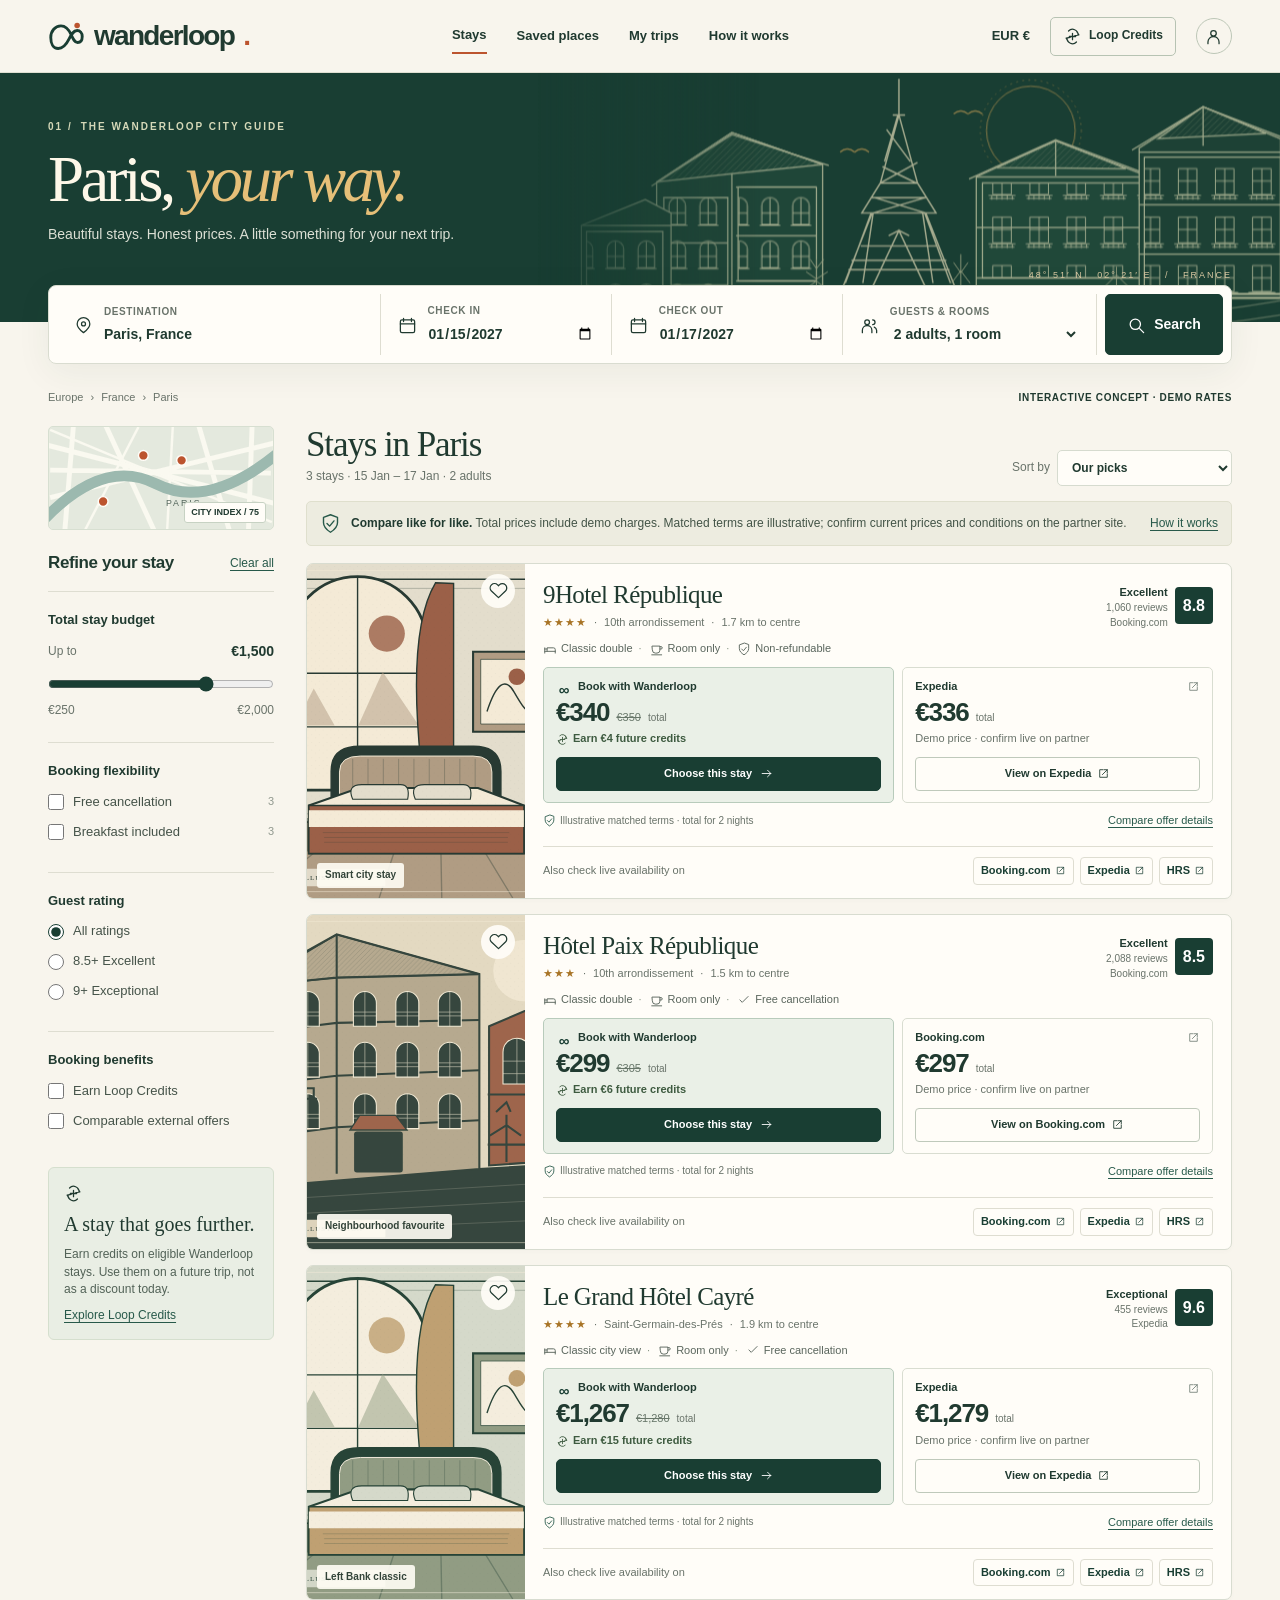
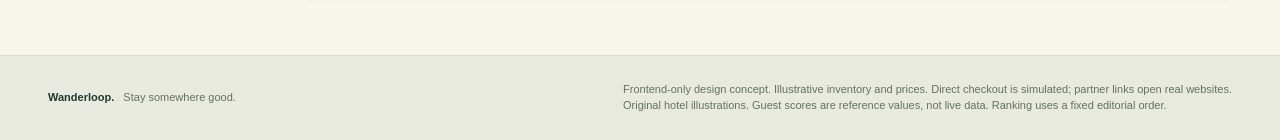
==== commit a0b74864: "Regenerate standalone demo with direct OTA redirects" ====
--- a/demo.html
+++ b/demo.html
@@ -3,7 +3,7 @@
 <style>
 :root{--ink:#203a30;--muted:#69736a;--green:#193e33;--green2:#27594a;--cream:#f8f5ed;--paper:#fffdf8;--line:#deddd1;--orange:#bc542e;--gold:#e8b65c;--sage:#e8ede3;--shadow:0 8px 35px #203a3010;--serif:Georgia,'Times New Roman',serif}*{box-sizing:border-box}body{margin:0;background:var(--cream);color:var(--ink);font-family:Arial,Helvetica,sans-serif;font-size:14px;line-height:1.45}button,input,select{font:inherit}button,a,input,select{ -webkit-tap-highlight-color:transparent}button{cursor:pointer}button:focus-visible,a:focus-visible,input:focus-visible,select:focus-visible{outline:3px solid var(--orange);outline-offset:3px}button{color:inherit}a{color:inherit}svg{display:inline-block;vertical-align:middle;flex-shrink:0}.icon{width:19px;height:19px;stroke:currentColor;fill:none;stroke-width:1.6;stroke-linecap:round;stroke-linejoin:round}.wrap{max-width:1320px;margin:auto;padding:0 48px}.header{background:var(--cream);border-bottom:1px solid #dfdfd2}.nav{height:72px;display:flex;align-items:center;justify-content:space-between;gap:24px}.logo{display:flex;align-items:center;gap:9px;text-decoration:none;font-size:28px;font-weight:800;letter-spacing:-1.7px;line-height:1}.logo-mark{width:37px;height:37px}.logo i{font-style:normal;color:var(--orange)}.navlinks{display:flex;align-items:center;gap:30px}.navlinks button,.plain{border:0;background:none;padding:8px 0;font-size:13px;font-weight:600}.navlinks .active{border-bottom:2px solid var(--orange)}.navright{display:flex;align-items:center;gap:20px}.credit-button{display:flex;align-items:center;gap:7px;background:transparent;border:1px solid #b7c3b3;padding:9px 12px;border-radius:5px;font-weight:600;font-size:12px}.avatar{height:36px;width:36px;border:1px solid #bdc7b7;border-radius:50%;background:transparent;display:grid;place-items:center}.hero{background:var(--green);color:#fdf7e8;position:relative;overflow:hidden}.hero-inner{height:249px;position:relative;display:flex;align-items:center;z-index:1}.hero-copy{position:relative;z-index:2;padding-bottom:31px}.eyebrow{font-size:10px;font-weight:700;text-transform:uppercase;letter-spacing:2px;display:flex;align-items:center;gap:8px}.hero .eyebrow{color:#d5d8b8}.hero h1{font-family:var(--serif);font-weight:400;font-size:65px;letter-spacing:-3.6px;line-height:1.03;margin:12px 0 11px}.hero h1 em{font-weight:400;color:#e6bf78}.hero p{font-size:14px;color:#dce0d5;margin:0}.hero-art{position:absolute;right:0;top:0;width:58%;height:100%;opacity:.86}.hero-index{position:absolute;right:48px;bottom:40px;font-size:9px;text-transform:uppercase;letter-spacing:2px;color:#d9c8a2;z-index:2}.search-wrap{position:relative;margin-top:-37px;z-index:5}.searchbar{background:var(--paper);border:1px solid #d9dcd0;padding:8px;display:grid;grid-template-columns:1.4fr 1fr 1fr 1.1fr auto;border-radius:8px;box-shadow:var(--shadow);gap:0;min-height:79px}.field{display:flex;align-items:center;gap:11px;padding:10px 17px;border-right:1px solid var(--line);min-width:0}.field label{font-size:10px;letter-spacing:.6px;text-transform:uppercase;color:var(--muted);font-weight:700;display:block;margin-bottom:4px}.field input,.field select{background:none;border:none;color:var(--ink);font-weight:600;width:100%;min-width:0;padding:0;font-size:14px;outline:none}.field-content{width:100%;min-width:0}.field input[type=date]{color-scheme:light}.search-button,.primary{border:1px solid var(--green);background:var(--green);color:white;border-radius:5px;padding:12px 20px;font-weight:600;display:inline-flex;align-items:center;justify-content:center;gap:8px}.search-button{margin-left:8px;min-width:118px}.search-button:hover,.primary:hover{background:#30614d}.main{padding-top:26px;padding-bottom:55px}.breadcrumb{display:flex;align-items:center;gap:7px;color:var(--muted);font-size:11px;margin-bottom:20px}.breadcrumb a{text-decoration:none}.breadcrumb span:last-child{color:var(--ink);font-weight:600}.layout{display:grid;grid-template-columns:226px minmax(0,1fr);gap:32px}.sidebar{align-self:start}.side-title{display:flex;align-items:center;justify-content:space-between;margin:0 0 15px}.side-title h2{font-size:17px;margin:0;letter-spacing:-.4px}.link{border:0;background:none;text-decoration:underline;text-underline-offset:3px;font-size:12px;color:var(--green2);padding:0}.filter-block{padding:19px 0;border-top:1px solid var(--line)}.filter-block h3{font-size:13px;margin:0 0 12px}.filter-block label.check{display:flex;gap:9px;align-items:center;margin:11px 0;font-size:13px;color:#455349;cursor:pointer}.check input{accent-color:var(--green);width:16px;height:16px;margin:0}.check .count{margin-left:auto;color:#90988e;font-size:11px}.range-label{display:flex;align-items:center;justify-content:space-between;font-size:12px;color:var(--muted);margin-bottom:4px}.range-label strong{color:var(--ink);font-size:14px}input[type=range]{width:100%;accent-color:var(--green);margin:10px 0}.side-note{background:#e9eee4;border:1px solid #d5dfce;padding:15px;border-radius:6px;margin-top:6px}.side-note h4{font-family:var(--serif);font-size:20px;font-weight:400;margin:7px 0}.side-note p{font-size:12px;margin:5px 0;color:#526257}.map-art{border:1px solid #d7dfd1;background:#e8ece0;border-radius:5px;height:104px;position:relative;overflow:hidden;display:grid;place-items:center;margin:0 0 21px}.map-art svg{position:absolute;width:100%;height:100%}.map-caption{position:absolute;bottom:6px;right:7px;background:var(--paper);font-size:9px;font-weight:600;border:1px solid #c7d2c3;padding:3px 6px;border-radius:3px}.results-head{display:flex;justify-content:space-between;align-items:flex-end;gap:15px;margin-bottom:15px}.results-head h2{font-family:var(--serif);font-weight:400;font-size:35px;letter-spacing:-1.1px;line-height:1.1;margin:0 0 4px}.results-head p{font-size:12px;margin:0;color:var(--muted)}.sort{display:flex;align-items:center;gap:7px;white-space:nowrap;font-size:12px;color:var(--muted)}.sort select{background:var(--paper);border:1px solid #d6dbcf;padding:9px 26px 9px 10px;border-radius:5px;color:var(--ink);font-weight:600}.notice{background:#edece0;border:1px solid #dfdfcd;border-radius:5px;padding:11px 13px;display:flex;align-items:center;gap:10px;color:#435447;font-size:12px;margin-bottom:17px}.notice .icon{color:var(--green2);width:21px;height:21px}.notice strong{color:var(--ink)}.notice button{margin-left:auto;white-space:nowrap}.hotel-list{display:grid;gap:15px}.hotel{display:grid;grid-template-columns:218px minmax(0,1fr);background:var(--paper);border:1px solid #d8dcd0;border-radius:7px;overflow:hidden;box-shadow:0 2px 5px #203a3005}.hotel-photo{position:relative;min-height:258px;background:#dfd9c5}.hotel-photo img{width:100%;height:100%;position:absolute;inset:0;object-fit:cover;filter:saturate(.86)}.photo-label{position:absolute;bottom:10px;left:10px;padding:5px 8px;background:#fffdf5e8;color:#334439;font-size:10px;border-radius:3px;font-weight:600}.save{position:absolute;right:10px;top:10px;border:0;background:#fffdf8ed;border-radius:50%;width:34px;height:34px;display:grid;place-items:center}.save.saved .icon{fill:var(--orange);stroke:var(--orange)}.hotel-body{min-width:0;padding:17px 18px 13px;display:flex;flex-direction:column;gap:10px}.hotel-top{display:flex;justify-content:space-between;gap:8px;align-items:flex-start}.hotel-name{font-family:var(--serif);font-size:25px;line-height:1.12;font-weight:400;letter-spacing:-.6px;margin:0 0 6px}.hotel-meta{display:flex;align-items:center;flex-wrap:wrap;gap:7px;color:var(--muted);font-size:11px}.stars{color:#a87426;letter-spacing:1px;font-size:11px}.review{display:flex;align-items:center;gap:7px;text-align:right;white-space:nowrap}.review small{font-size:10px;color:var(--muted);display:block}.review b{font-size:11px}.score{background:var(--green);color:white;border-radius:4px;padding:7px 8px;font-size:16px;font-weight:700}.terms{display:flex;flex-wrap:wrap;gap:6px;align-items:center;font-size:11px;color:#5a665d}.terms span{display:inline-flex;align-items:center;gap:4px}.terms .icon{height:14px;width:14px}.terms span+span:before{content:'·';margin-right:4px;color:#8b9988}.offers{display:grid;grid-template-columns:1.13fr 1fr;gap:8px}.offer{padding:11px 12px;border:1px solid #d9ddd1;border-radius:5px;min-width:0}.offer.direct{background:#eaf0e7;border-color:#b8cbbb}.offer-brand{display:flex;align-items:center;gap:6px;font-size:11px;font-weight:700;white-space:nowrap}.mini-mark{width:16px;height:16px;display:inline-grid;place-items:center;color:var(--green);font-size:15px;font-weight:900}.offer-brand .external-icon{margin-left:auto;width:13px;height:13px;color:#77847b}.offer-price{display:flex;align-items:baseline;gap:7px;margin:2px 0 1px}.offer-price strong{font-size:26px;letter-spacing:-1.1px;line-height:1.2}.offer-price del{font-size:11px;color:#68776a}.offer-price span{font-size:10px;color:var(--muted)}.earn{font-size:11px;display:flex;align-items:center;gap:4px;color:#3e5b40;font-weight:600;min-height:21px}.earn .icon{width:13px;height:13px}.offer .primary,.offer .secondary{width:100%;padding:8px 6px;margin-top:7px;font-size:11px;white-space:nowrap;min-height:33px}.secondary{border:1px solid #bfc9bb;background:transparent;border-radius:4px;font-weight:600;display:inline-flex;justify-content:center;align-items:center;gap:6px}.secondary:hover{background:#f1f3eb}.offer .secondary .icon,.offer .primary .icon{width:13px;height:13px}.hotel-bottom{display:flex;justify-content:space-between;align-items:center;gap:8px;font-size:10px;color:var(--muted);margin-top:auto}.hotel-bottom button{font-size:11px}.equiv{display:flex;align-items:center;gap:4px}.equiv .icon{width:13px;height:13px;color:var(--green2)}.demo-label{font-size:10px;letter-spacing:.65px;font-weight:700;color:#96714c;text-transform:uppercase}.footer{background:#e9eadf;border-top:1px solid var(--line);padding:26px 0;color:#647065;font-size:11px}.footer .wrap{display:flex;justify-content:space-between;gap:20px;align-items:center}.footer strong{color:var(--ink)}.modal-overlay{position:fixed;inset:0;z-index:40;background:#112a24a8;display:none;align-items:center;justify-content:center;padding:20px;backdrop-filter:blur(3px)}.modal-overlay.open{display:flex}.modal{background:var(--paper);width:min(630px,100%);max-height:90vh;overflow:auto;border-radius:9px;border:1px solid var(--line);box-shadow:0 15px 65px #0003;padding:25px;position:relative}.close{position:absolute;top:15px;right:15px;background:transparent;border:1px solid var(--line);border-radius:50%;width:34px;height:34px;display:grid;place-items:center}.modal h2{font-family:var(--serif);font-weight:400;font-size:32px;margin:0 32px 12px 0;letter-spacing:-.6px}.modal p{color:var(--muted)}.modal table{width:100%;border-collapse:collapse;margin:18px 0;font-size:12px}.modal th,.modal td{border-bottom:1px solid var(--line);text-align:left;padding:10px 7px;vertical-align:top}.modal th{background:var(--sage)}.modal .primary{margin-top:8px}.modal .fine{font-size:11px;line-height:1.5}.empty{text-align:center;border:1px dashed #b7c3b2;padding:50px 15px;background:var(--paper);border-radius:7px}.empty h3{font-family:var(--serif);font-size:25px;font-weight:400}.mobile-filter{display:none}.toast{position:fixed;right:25px;bottom:25px;background:var(--green);color:white;padding:13px 20px;border-radius:5px;z-index:70;box-shadow:var(--shadow);opacity:0;pointer-events:none;transition:opacity .2s}.toast.on{opacity:1}.skip{position:absolute;left:-1000px}.skip:focus{left:10px;top:5px;z-index:100;background:white;padding:10px}.tag{font-size:10px;padding:3px 6px;background:#f3e3d1;color:#96562a;border-radius:3px;font-weight:700}.credit-pill{color:#395e48}.mobile-only{display:none}
 @media(min-width:1450px){.wrap{max-width:1400px}.hotel{grid-template-columns:247px minmax(0,1fr)}.hotel-photo{min-height:273px}}@media(max-width:1120px){.wrap{padding:0 28px}.layout{grid-template-columns:195px minmax(0,1fr);gap:20px}.hotel{grid-template-columns:173px minmax(0,1fr)}.hotel-body{padding:14px}.hotel-name{font-size:23px}.field{padding:10px 11px}.navlinks{gap:18px}.hero h1{font-size:58px}.hero-art{width:55%}.hero-index{right:28px}}@media(max-width:850px){.navlinks{display:none}.nav{height:61px}.logo{font-size:25px}.logo-mark{width:32px;height:32px}.hero-inner{height:215px}.hero h1{font-size:49px;letter-spacing:-2.2px}.hero-art{width:65%;opacity:.45}.hero-index{display:none}.searchbar{grid-template-columns:1fr 1fr;gap:0;min-height:0}.field{border-bottom:1px solid var(--line);padding:12px}.field:nth-child(2),.field:nth-child(4){border-right:none}.search-button{grid-column:span 2;margin:8px 0 0}.layout{grid-template-columns:1fr}.sidebar{display:none}.sidebar.open{display:block;background:var(--paper);border:1px solid var(--line);padding:18px;border-radius:6px}.map-art{display:none}.mobile-filter{display:inline-flex;gap:5px;align-items:center;border:1px solid var(--line);background:var(--paper);padding:9px;border-radius:5px}.results-head{align-items:center}.hotel{grid-template-columns:200px minmax(0,1fr)}.hotel-photo{min-height:248px}.breadcrumb{margin-bottom:15px}.main{padding-top:20px}.navright{gap:9px}.hero-copy{padding-bottom:28px}.credit-button{padding:8px}.navright .plain{display:none}}@media(max-width:560px){.wrap{padding:0 16px}.main{padding-top:20px;padding-bottom:30px}.logo{font-size:23px;letter-spacing:-1.4px}.logo-mark{width:30px}.navright{gap:7px}.credit-button{font-size:10px;padding:7px 6px}.avatar{width:31px;height:31px}.hero-inner{height:196px}.hero h1{font-size:42px;margin:10px 0;letter-spacing:-1.8px}.hero p{font-size:12px;max-width:255px}.eyebrow{font-size:9px;letter-spacing:1.5px}.hero-art{right:-20%;width:100%;opacity:.32}.field{gap:6px;padding:10px 8px}.field>.icon,.field>span .icon{width:16px}.field input,.field select{font-size:12px}.field label{font-size:9px}.search-wrap{margin-top:-32px}.results-head{flex-wrap:wrap;gap:9px}.results-head h2{font-size:30px}.sort{margin-left:auto}.sort>span{display:none}.sort select{max-width:160px}.notice{font-size:11px;align-items:flex-start}.notice button{font-size:10px;white-space:nowrap;align-self:center}.hotel{grid-template-columns:1fr}.hotel-photo{height:205px;min-height:0}.hotel-body{padding:14px 12px}.hotel-name{font-size:24px}.hotel-bottom{align-items:flex-start}.offer{padding:10px 8px}.offer-price strong{font-size:24px}.offer-price span{font-size:9px}.offer-brand{font-size:10px}.earn{font-size:10px}.hotel-top{gap:10px}.review{gap:5px}.review small{font-size:9px}.review b{font-size:10px}.footer .wrap{display:block}.footer .wrap>div+div{margin-top:10px}.modal{padding:19px}.modal table{font-size:11px}.modal th,.modal td{padding:8px 4px}.modal h2{font-size:28px}.mobile-only{display:inline}.desktop-only{display:none}}
-</style><style>
+ .partner-row{display:flex;justify-content:space-between;align-items:center;gap:10px;border-top:1px solid var(--line);padding-top:10px;margin-top:7px;font-size:11px;color:var(--muted)}.partner-links{display:flex;flex-wrap:wrap;align-items:center;gap:6px}.partner-link{display:inline-flex;align-items:center;gap:4px;padding:5px 7px;border:1px solid var(--line);border-radius:4px;text-decoration:none;color:var(--green);font-size:11px;font-weight:600;background:var(--paper)}.partner-link:hover{background:var(--sage);border-color:var(--green)}.partner-link .icon{width:11px;height:11px}a.secondary{text-decoration:none;cursor:pointer}@media(max-width:650px){.partner-row{align-items:flex-start;flex-direction:column;gap:5px}.partner-links{width:100%}}</style><style>
 .modal.checkout-modal{width:min(980px,100%);max-height:94vh;padding:28px 32px}
 .ck-progress{display:flex;gap:12px;margin:20px 0 26px;border-bottom:1px solid var(--line);padding-bottom:16px}
 .ck-progress span{display:flex;align-items:center;gap:6px;flex:1;font-size:12px;color:var(--muted);font-weight:600}
@@ -58,19 +58,40 @@
 <header class="header"><div class="wrap nav"><a class="logo" href="#" aria-label="Wanderloop home"><svg class="logo-mark" viewBox="0 0 40 40" fill="none"><path d="M3 21c0-7 4.7-12.5 11-12.5 5.5 0 8.7 4.4 11 9.5 2.2 4.8 3.8 8.5 7 8.5 3 0 5-2.5 5-6.5s-2.4-6.5-5.5-6.5c-4 0-6.1 4-9 9.7C19 30.4 15.8 33 11 33 5.6 33 3 27.5 3 21Z" stroke="#193e33" stroke-width="3.1" stroke-linecap="round"/><circle cx="31.5" cy="8" r="3" fill="#bc542e"/></svg>wanderloop<i>.</i></a><nav class="navlinks" aria-label="Main navigation"><button class="active" data-action="stays">Stays</button><button data-action="saved">Saved places <span id="savedCount"></span></button><button data-action="how">How it works</button></nav><div class="navright"><button class="plain" data-action="currency">EUR €</button><button class="credit-button" data-action="credits"><span id="creditIcon"></span> Loop Credits</button><button class="avatar" aria-label="Open account" data-action="account"><span id="userIcon"></span></button></div></div></header>
 <section class="hero"><div class="wrap hero-inner"><div class="hero-copy"><div class="eyebrow"><span>01 /</span> THE WANDERLOOP CITY GUIDE</div><h1>Paris, <em>your way.</em></h1><p>Beautiful stays. Honest prices. A little something for your next trip.</p></div><svg class="hero-art" viewBox="0 0 720 260" preserveAspectRatio="xMidYMid slice" xmlns="http://www.w3.org/2000/svg" aria-hidden="true"><defs><pattern id="hatch" width="6" height="6" patternUnits="userSpaceOnUse"><path d="M0 6L6 0" stroke="#c7c79e" stroke-width=".45" opacity=".55"/></pattern><pattern id="windows" width="30" height="42" patternUnits="userSpaceOnUse"><path d="M7 30V12a8 8 0 0 1 16 0v18zM15 5v25M7 19h16M5 31h20" fill="none" stroke="#d7d6b0" stroke-width="1"/></pattern><pattern id="tallwin" width="36" height="47" patternUnits="userSpaceOnUse"><path d="M9 33V8h18v25zM18 8v25M9 20h18M5 34h26M6 37h24M8 34v4m5-4v4m5-4v4m5-4v4m5-4v4" fill="none" stroke="#d7d6b0" stroke-width=".9"/></pattern><linearGradient id="fade"><stop stop-color="#193e33"/><stop offset=".30" stop-color="#193e33" stop-opacity="0"/></linearGradient></defs><g fill="none" stroke="#d7d6b0" stroke-width="1.2" opacity=".85"><circle cx="478" cy="65" r="43" stroke="#d5a659" stroke-width=".8"/><circle cx="478" cy="65" r="49" stroke="#d5a659" stroke-width=".5" stroke-dasharray="2 4"/><path d="M0 225 Q190 216 350 234T720 216M0 239Q190 227 350 246T720 230M0 252Q190 241 350 259T720 244" opacity=".5"/><path d="M350 15v35m-6 0h12m-6 0L332 116l-18 29h72l-18-29-18-66M332 116h36M323 130h54M314 145h72M324 145l-32 81h28l30-64 30 64h28l-32-81M304 191h92m-95 9h98M313 177h74M338 64l23 31m-12-45-13 45m-4 21 36-20m-34 4 33 16m-42 29 51-15m-50 0 50 15M323 145l-25 68m27-68-10 68m60-68 25 68m-27-68 10 68M340 167l10-5 10 5" stroke="#dfd8b5" stroke-width="1.4"/><path d="M115 115l73-48 88 31v127H115z" fill="#244a3c"/><path d="M115 115l73-48 88 31-88 9z" fill="url(#hatch)"/><path d="M110 119l78-50 94 30M188 107v117M123 130h61m8-10h78M123 174h61m8-7h78M123 216h61m8-5h78"/><path d="M122 130h62v85h-62zM194 120h76v91h-76z" fill="url(#windows)"/><path d="M425 110l77-35 88 34v115H425z" fill="#254c3d"/><path d="M418 112l84-38 96 36M502 74v35M425 110h165M425 159h165M425 208h165"/><path d="M431 116h154v92H431z" fill="url(#tallwin)"/><path d="M445 101l57-26 68 27z" fill="url(#hatch)"/><path d="M583 82l62-40 75 31v154H583z" fill="#214437"/><path d="M576 84l69-42 78 30M645 42v38M583 86h137M583 137h137M583 185h137"/><path d="M588 91h132v133H588z" fill="url(#tallwin)"/><path d="M601 73l44-31 61 26z" fill="url(#hatch)"/><path d="M42 157l62-25 25 13v82H42z" fill="#244a3c"/><path d="M42 157h87M47 163h74v64H47z" fill="url(#windows)"/><path d="M0 223h720M0 228h720"/><g stroke="#c1c19b" stroke-width=".9"><path d="M270 220v-30m-12 30 12-9 11 9m-21-18 10 7 11-7m-17-12 6 9 7-9M410 223v-38m-9 28 9-12 9 12m-16-20 7 10 7-10M561 224v-27m-11 19 11-11 11 11"/></g><path d="M293 86q7-6 14 0m0 0q7-6 14 0M403 49q7-6 14 0m0 0q7-6 14 0" stroke="#d5a659"/></g><rect x="0" y="0" width="720" height="260" fill="url(#fade)"/></svg><div class="hero-index">48° 51′ N &nbsp; 02° 21′ E &nbsp; / &nbsp; FRANCE</div></div></section>
 <div class="wrap search-wrap"><form class="searchbar" id="searchForm"><div class="field"><span data-icon="pin"></span><div class="field-content"><label for="destination">Destination</label><input id="destination" list="destinations" value="Paris, France" required autocomplete="off"><datalist id="destinations"><option value="Paris, France"><option value="9Hotel République"><option value="Paix République"><option value="Le Grand Hôtel Cayré"></datalist></div></div><div class="field"><span data-icon="calendar"></span><div class="field-content"><label for="checkin">Check in</label><input id="checkin" type="date" value="2027-01-15" required></div></div><div class="field"><span data-icon="calendar"></span><div class="field-content"><label for="checkout">Check out</label><input id="checkout" type="date" value="2027-01-17" required></div></div><div class="field"><span data-icon="users"></span><div class="field-content"><label for="guests">Guests & rooms</label><select id="guests"><option value="2">2 adults, 1 room</option><option value="1">1 adult, 1 room</option><option value="3">3 adults, 1 room</option><option value="4">4 adults, 2 rooms</option></select></div></div><button class="search-button" type="submit"><span data-icon="search"></span> Search</button></form></div>
-<main class="wrap main" id="results"><div class="breadcrumb"><a href="#">Europe</a><span>›</span><span>France</span><span>›</span><span>Paris</span><span style="margin-left:auto" class="demo-label">Interactive concept · demo rates</span></div><div class="layout"><aside class="sidebar" id="sidebar"><div class="map-art" aria-label="Decorative Paris street-map illustration"><svg viewBox="0 0 226 104"><rect width="226" height="104" fill="#e4e9de"/><g stroke="#faf9f0" stroke-width="5" fill="none"><path d="M-5 18L237 80M0 72L230 16M55-5L109 112M149-10L184 110M24-5L15 105M206-5L202 110M0 44L225 47"/><path d="M0 3L226 97M90 0L33 110M125 0L119 110" stroke-width="2.5"/></g><path d="M-5 93Q55 31 108 58T232 27" stroke="#9cb9af" stroke-width="11" fill="none"/><g fill="#bc542e" stroke="#fffdf8" stroke-width="1.5"><circle cx="95" cy="29" r="5"/><circle cx="134" cy="34" r="5"/><circle cx="54" cy="76" r="5"/></g><text x="118" y="81" font-size="9" fill="#54675c" letter-spacing="2">PARIS</text></svg><span class="map-caption">CITY INDEX / 75</span></div><div class="side-title"><h2>Refine your stay</h2><button class="link" id="resetFilters">Clear all</button></div><div class="filter-block"><h3>Total stay budget</h3><div class="range-label"><span>Up to</span><strong id="budgetLabel">€1,500</strong></div><input type="range" id="budget" min="250" max="2000" step="25" value="1500" aria-label="Maximum total stay price"><div class="range-label"><span>€250</span><span id="budgetMax">€2,000</span></div></div><div class="filter-block"><h3>Booking flexibility</h3><label class="check"><input type="checkbox" id="flexible"> Free cancellation <span class="count">3</span></label><label class="check"><input type="checkbox" id="breakfast"> Breakfast included <span class="count">3</span></label></div><div class="filter-block"><h3>Guest rating</h3><label class="check"><input type="radio" name="rating" value="0" checked> All ratings</label><label class="check"><input type="radio" name="rating" value="8.5"> 8.5+ Excellent</label><label class="check"><input type="radio" name="rating" value="9"> 9+ Exceptional</label></div><div class="filter-block"><h3>Booking benefits</h3><label class="check"><input type="checkbox" id="reward"> Earn Loop Credits</label><label class="check"><input type="checkbox" id="matched"> Comparable external offers</label></div><div class="side-note"><span data-icon="loop"></span><h4>A stay that goes further.</h4><p>Earn credits on eligible Wanderloop stays. Use them on a future trip, not as a discount today.</p><button class="link" data-action="credits">Explore Loop Credits</button></div></aside><section class="results"><div class="results-head"><div><h2 id="resultTitle">Stays in Paris</h2><p id="resultSubtitle">3 stays · 15–17 January · 2 adults</p></div><button class="mobile-filter" id="mobileFilter" aria-expanded="false"><span data-icon="filter"></span> Filters</button><label class="sort"><span>Sort by</span><select id="sort"><option value="recommended">Our picks</option><option value="price">Lowest total price</option><option value="rating">Highest guest rating</option><option value="credits">Most Loop Credits</option></select></label></div><div class="notice"><span data-icon="shield"></span><div><strong>Compare like for like.</strong> Total prices include all demo charges. Matched demo offers have equivalent room, meal and cancellation terms.</div><button class="link" data-action="how">How it works</button></div><div class="hotel-list" id="hotelList" aria-live="polite"></div></section></div></main>
-<footer class="footer"><div class="wrap"><div><strong>Wanderloop.</strong> &nbsp; Stay somewhere good.</div><div>Frontend-only design concept. Illustrative inventory and prices, no live bookings.<br>Private demo photographs and displayed guest scores from supplied research screenshots. Ranking uses a fixed editorial order.</div></div></footer>
+<main class="wrap main" id="results"><div class="breadcrumb"><a href="#">Europe</a><span>›</span><span>France</span><span>›</span><span>Paris</span><span style="margin-left:auto" class="demo-label">Interactive concept · demo rates</span></div><div class="layout"><aside class="sidebar" id="sidebar"><div class="map-art" aria-label="Decorative Paris street-map illustration"><svg viewBox="0 0 226 104"><rect width="226" height="104" fill="#e4e9de"/><g stroke="#faf9f0" stroke-width="5" fill="none"><path d="M-5 18L237 80M0 72L230 16M55-5L109 112M149-10L184 110M24-5L15 105M206-5L202 110M0 44L225 47"/><path d="M0 3L226 97M90 0L33 110M125 0L119 110" stroke-width="2.5"/></g><path d="M-5 93Q55 31 108 58T232 27" stroke="#9cb9af" stroke-width="11" fill="none"/><g fill="#bc542e" stroke="#fffdf8" stroke-width="1.5"><circle cx="95" cy="29" r="5"/><circle cx="134" cy="34" r="5"/><circle cx="54" cy="76" r="5"/></g><text x="118" y="81" font-size="9" fill="#54675c" letter-spacing="2">PARIS</text></svg><span class="map-caption">CITY INDEX / 75</span></div><div class="side-title"><h2>Refine your stay</h2><button class="link" id="resetFilters">Clear all</button></div><div class="filter-block"><h3>Total stay budget</h3><div class="range-label"><span>Up to</span><strong id="budgetLabel">€1,500</strong></div><input type="range" id="budget" min="250" max="2000" step="25" value="1500" aria-label="Maximum total stay price"><div class="range-label"><span>€250</span><span id="budgetMax">€2,000</span></div></div><div class="filter-block"><h3>Booking flexibility</h3><label class="check"><input type="checkbox" id="flexible"> Free cancellation <span class="count">3</span></label><label class="check"><input type="checkbox" id="breakfast"> Breakfast included <span class="count">3</span></label></div><div class="filter-block"><h3>Guest rating</h3><label class="check"><input type="radio" name="rating" value="0" checked> All ratings</label><label class="check"><input type="radio" name="rating" value="8.5"> 8.5+ Excellent</label><label class="check"><input type="radio" name="rating" value="9"> 9+ Exceptional</label></div><div class="filter-block"><h3>Booking benefits</h3><label class="check"><input type="checkbox" id="reward"> Earn Loop Credits</label><label class="check"><input type="checkbox" id="matched"> Comparable external offers</label></div><div class="side-note"><span data-icon="loop"></span><h4>A stay that goes further.</h4><p>Earn credits on eligible Wanderloop stays. Use them on a future trip, not as a discount today.</p><button class="link" data-action="credits">Explore Loop Credits</button></div></aside><section class="results"><div class="results-head"><div><h2 id="resultTitle">Stays in Paris</h2><p id="resultSubtitle">3 stays · 15–17 January · 2 adults</p></div><button class="mobile-filter" id="mobileFilter" aria-expanded="false"><span data-icon="filter"></span> Filters</button><label class="sort"><span>Sort by</span><select id="sort"><option value="recommended">Our picks</option><option value="price">Lowest total price</option><option value="rating">Highest guest rating</option><option value="credits">Most Loop Credits</option></select></label></div><div class="notice"><span data-icon="shield"></span><div><strong>Compare like for like.</strong> Total prices include demo charges. Matched terms are illustrative; confirm current prices and conditions on the partner site.</div><button class="link" data-action="how">How it works</button></div><div class="hotel-list" id="hotelList" aria-live="polite"></div></section></div></main>
+<footer class="footer"><div class="wrap"><div><strong>Wanderloop.</strong> &nbsp; Stay somewhere good.</div><div>Frontend-only design concept. Illustrative inventory and prices. Direct checkout is simulated; partner links open real websites.<br>Original hotel illustrations. Guest scores are reference values, not live data. Ranking uses a fixed editorial order.</div></div></footer>
 <div class="modal-overlay" id="overlay"><section class="modal" role="dialog" aria-modal="true" aria-labelledby="modalTitle"><button class="close" id="closeModal" aria-label="Close dialog"><span data-icon="x"></span></button><div id="modalContent"></div></section></div><div class="toast" id="toast" role="status"></div>
 <script>
 const paths={pin:'<path d="M20 10c0 5-8 11-8 11S4 15 4 10a8 8 0 1 1 16 0Z"/><circle cx="12" cy="10" r="2.5"/>',calendar:'<rect x="3" y="5" width="18" height="16" rx="2"/><path d="M7 3v4m10-4v4M3 10h18"/>',users:'<circle cx="9" cy="8" r="3"/><path d="M3 21v-3a6 6 0 0 1 12 0v3M16 5a3 3 0 0 1 0 6m2 3a5 5 0 0 1 3 4v3"/>',search:'<circle cx="10.5" cy="10.5" r="6.5"/><path d="m16 16 5 5"/>',heart:'<path d="M20.8 4.9a5.5 5.5 0 0 0-7.8 0L12 6l-1.1-1.1a5.5 5.5 0 0 0-7.8 7.8L12 21l8.8-8.3a5.5 5.5 0 0 0 0-7.8Z"/>',user:'<circle cx="12" cy="8" r="3.5"/><path d="M5 21v-2a7 7 0 0 1 14 0v2"/>',loop:'<path d="M7 5a7 7 0 0 1 12 5m-2-5 3 5-5 1M17 19A7 7 0 0 1 5 14m2 5-3-5 5-1"/><path d="M12 8v8m-4-4h8"/>',shield:'<path d="M12 2 4 5v6c0 5 3.5 8 8 11 4.5-3 8-6 8-11V5z"/><path d="m8 12 3 3 5-6"/>',check:'<path d="m5 12 4 4L19 6"/>',external:'<path d="M13 5h6v6m0-6-9 9M19 13v6H5V5h6"/>',arrow:'<path d="M4 12h16m-6-6 6 6-6 6"/>',bed:'<path d="M3 19v-9m18 9v-6a3 3 0 0 0-3-3H7v6m-4 0h18M3 12h4"/>',coffee:'<path d="M4 7h13v7a5 5 0 0 1-5 5H9a5 5 0 0 1-5-5zM17 8h2a2 2 0 1 1 0 4h-2M3 22h17"/>',filter:'<path d="M3 6h18M6 12h12m-9 6h6"/>',x:'<path d="m6 6 12 12M18 6 6 18"/>'};
 const icon=n=>`<svg class="icon" viewBox="0 0 24 24" aria-hidden="true">${paths[n]||''}</svg>`;document.querySelectorAll('[data-icon]').forEach(e=>e.innerHTML=icon(e.dataset.icon));document.getElementById('creditIcon').innerHTML=icon('loop');document.getElementById('userIcon').innerHTML=icon('user');
 const hotels=[{id:'republique',name:'9Hotel République',area:'10th arrondissement',distance:'1.7 km to centre',stars:4,rating:8.8,reviews:'1,060',direct:350,discount:10,credit:4,external:336,partner:'Expedia',room:'Classic double',flex:false,breakfast:false,alternate:{price:400,breakfast:true,flex:true},label:'Smart city stay',photo:'data:image/svg+xml;charset=utf-8,%3Csvg%20xmlns%3D%22http%3A%2F%2Fwww.w3.org%2F2000%2Fsvg%22%20viewBox%3D%220%200%20480%20480%22%20role%3D%22img%22%20aria-label%3D%229Hotel%20R%C3%A9publique%20%E2%80%94%20original%20illustrative%20artwork%22%3E%3Cdefs%3E%3Cpattern%20id%3D%22hatch%22%20width%3D%227%22%20height%3D%227%22%20patternUnits%3D%22userSpaceOnUse%22%3E%3Cpath%20d%3D%22M0%207L7%200%22%20stroke%3D%22%23263b32%22%20stroke-width%3D%22.7%22%20opacity%3D%22.35%22%2F%3E%3C%2Fpattern%3E%3Cpattern%20id%3D%22grain%22%20width%3D%2211%22%20height%3D%2211%22%20patternUnits%3D%22userSpaceOnUse%22%3E%3Ccircle%20cx%3D%222%22%20cy%3D%223%22%20r%3D%22.4%22%20fill%3D%22%23263b32%22%20opacity%3D%22.22%22%2F%3E%3Ccircle%20cx%3D%228%22%20cy%3D%228%22%20r%3D%22.5%22%20fill%3D%22%23263b32%22%20opacity%3D%22.15%22%2F%3E%3C%2Fpattern%3E%3C%2Fdefs%3E%3Crect%20width%3D%22480%22%20height%3D%22480%22%20fill%3D%22%23e4ddc9%22%2F%3E%3Cpath%20d%3D%22M0%20370H480V480H0Z%22%20fill%3D%22%23b39c7f%22%2F%3E%3Cpath%20d%3D%22M0%20370L480%20370M15%20480l133-110m39%20110%2036-110m54%20110-2-110m104%20110-67-110m168%20110-112-110%22%20stroke%3D%22%23263b32%22%20opacity%3D%22.35%22%20stroke-width%3D%222%22%2F%3E%3Cpath%20d%3D%22M15%2022H465V371H15Z%22%20fill%3D%22none%22%20stroke%3D%22%23263b32%22%20stroke-width%3D%222%22%2F%3E%3Cpath%20d%3D%22M28%2035H452V359H28Z%22%20fill%3D%22none%22%20stroke%3D%22%23263b32%22%20opacity%3D%22.4%22%2F%3E%3Cpath%20d%3D%22M56%20325V118a100%20100%200%200%201%20200%200v207Z%22%20fill%3D%22%23f5ead3%22%20stroke%3D%22%23263b32%22%20stroke-width%3D%224%22%2F%3E%3Cpath%20d%3D%22M156%2020V325M56%20157H256M56%20234H256%22%20stroke%3D%22%23263b32%22%20stroke-width%3D%222%22%2F%3E%3Cpath%20d%3D%22M66%20232L93%20179l30%2053m34%200%2035-77%2052%2077%22%20fill%3D%22%23b39c7f%22%20opacity%3D%22.5%22%2F%3E%3Ccircle%20cx%3D%22198%22%20cy%3D%22100%22%20r%3D%2226%22%20fill%3D%22%23a35e42%22%20opacity%3D%22.8%22%2F%3E%3Cpath%20d%3D%22M43%2027q46%2075%2017%20303H18V28Z%20M268%2027q-45%2075-16%20303h42V28Z%22%20fill%3D%22%23a35e42%22%20stroke%3D%22%23263b32%22%20stroke-width%3D%222%22%2F%3E%3Cpath%20d%3D%22M322%20126H419V241H322Z%22%20fill%3D%22%23b39c7f%22%20stroke%3D%22%23263b32%22%20stroke-width%3D%223%22%2F%3E%3Cpath%20d%3D%22M333%20137h75v93h-75z%22%20fill%3D%22%23f5ead3%22%20stroke%3D%22%23263b32%22%2F%3E%3Cpath%20d%3D%22M342%20212q20-61%2039-28t19%2023%22%20stroke%3D%22%23263b32%22%20fill%3D%22none%22%20stroke-width%3D%222%22%2F%3E%3Ccircle%20cx%3D%22385%22%20cy%3D%22162%22%20r%3D%2212%22%20fill%3D%22%23a35e42%22%2F%3E%3Cpath%20d%3D%22M118%20353V298q0-36%2041-36H323q39%200%2039%2036v55Z%22%20fill%3D%22%23263b32%22%20stroke%3D%22%23263b32%22%20stroke-width%3D%222%22%2F%3E%3Cpath%20d%3D%22M130%20352V299q0-23%2030-23h162q27%200%2027%2023v53%22%20fill%3D%22%23b39c7f%22%20stroke%3D%22%23f5ead3%22%20stroke-width%3D%221.4%22%2F%3E%3Cpath%20d%3D%22M149%20280v67%22%20stroke%3D%22%23263b32%22%20opacity%3D%22.4%22%2F%3E%3Cpath%20d%3D%22M171%20280v67%22%20stroke%3D%22%23263b32%22%20opacity%3D%22.4%22%2F%3E%3Cpath%20d%3D%22M193%20280v67%22%20stroke%3D%22%23263b32%22%20opacity%3D%22.4%22%2F%3E%3Cpath%20d%3D%22M215%20280v67%22%20stroke%3D%22%23263b32%22%20opacity%3D%22.4%22%2F%3E%3Cpath%20d%3D%22M237%20280v67%22%20stroke%3D%22%23263b32%22%20opacity%3D%22.4%22%2F%3E%3Cpath%20d%3D%22M259%20280v67%22%20stroke%3D%22%23263b32%22%20opacity%3D%22.4%22%2F%3E%3Cpath%20d%3D%22M281%20280v67%22%20stroke%3D%22%23263b32%22%20opacity%3D%22.4%22%2F%3E%3Cpath%20d%3D%22M303%20280v67%22%20stroke%3D%22%23263b32%22%20opacity%3D%22.4%22%2F%3E%3Cpath%20d%3D%22M325%20280v67%22%20stroke%3D%22%23263b32%22%20opacity%3D%22.4%22%2F%3E%3Cpath%20d%3D%22M86%20347l72-25h171l66%2025v69H86Z%22%20fill%3D%22%23f5ead3%22%20stroke%3D%22%23263b32%22%20stroke-width%3D%223%22%2F%3E%3Cpath%20d%3D%22M86%20347h309v69H86Z%22%20fill%3D%22%23a35e42%22%20stroke%3D%22%23263b32%22%20stroke-width%3D%222%22%2F%3E%3Cpath%20d%3D%22M86%20354h309v24H86Z%22%20fill%3D%22%23f5ead3%22%2F%3E%3Cpath%20d%3D%22M106%20386h268M108%20393h264M108%20400h264%22%20stroke%3D%22%23263b32%22%20opacity%3D%22.3%22%2F%3E%3Cpath%20d%3D%22M149%20338q-9-21%2013-21h56q14%200%2010%2021zM239%20338q-9-21%2013-21h56q14%200%2010%2021z%22%20fill%3D%22%23e4ddc9%22%20stroke%3D%22%23263b32%22%20stroke-width%3D%221.6%22%2F%3E%3Cpath%20d%3D%22M31%20366h52v46H31zM399%20366h52v46H399z%22%20fill%3D%22%23b39c7f%22%20stroke%3D%22%23263b32%22%20stroke-width%3D%222%22%2F%3E%3Cpath%20d%3D%22M57%20367v-45M425%20367v-45%22%20stroke%3D%22%23263b32%22%20stroke-width%3D%223%22%2F%3E%3Cpath%20d%3D%22M39%20323l8-29h20l8%2029zM407%20323l8-29h20l8%2029z%22%20fill%3D%22%23a35e42%22%20stroke%3D%22%23263b32%22%20stroke-width%3D%222%22%2F%3E%3Crect%20width%3D%22480%22%20height%3D%22480%22%20fill%3D%22url(%23grain)%22%2F%3E%3Crect%20x%3D%229%22%20y%3D%229%22%20width%3D%22462%22%20height%3D%22462%22%20fill%3D%22none%22%20stroke%3D%22%23f5ead3%22%20stroke-width%3D%221%22%20opacity%3D%22.7%22%2F%3E%3Crect%20x%3D%2218%22%20y%3D%22438%22%20width%3D%22178%22%20height%3D%2225%22%20rx%3D%221%22%20fill%3D%22%23e4ddc9%22%20opacity%3D%22.96%22%2F%3E%3Ctext%20x%3D%2228%22%20y%3D%22454%22%20font-family%3D%22Georgia%2Cserif%22%20font-size%3D%2210%22%20fill%3D%22%23263b32%22%20letter-spacing%3D%221.5%22%3EPARIS%20%2F%20ILLUSTRATION%3C%2Ftext%3E%3C%2Fsvg%3E',aliases:'9hotel 9 hotel republique république'},{id:'paix',name:'Hôtel Paix République',area:'10th arrondissement',distance:'1.5 km to centre',stars:3,rating:8.5,reviews:'2,088',direct:305,discount:6,credit:6,external:297,partner:'Booking.com',room:'Classic double',flex:true,breakfast:false,label:'Neighbourhood favourite',photo:'data:image/svg+xml;charset=utf-8,%3Csvg%20xmlns%3D%22http%3A%2F%2Fwww.w3.org%2F2000%2Fsvg%22%20viewBox%3D%220%200%20480%20480%22%20role%3D%22img%22%20aria-label%3D%22H%C3%B4tel%20Paix%20R%C3%A9publique%20%E2%80%94%20original%20illustrative%20artwork%22%3E%3Cdefs%3E%3Cpattern%20id%3D%22hatch%22%20width%3D%227%22%20height%3D%227%22%20patternUnits%3D%22userSpaceOnUse%22%3E%3Cpath%20d%3D%22M0%207L7%200%22%20stroke%3D%22%2334473d%22%20stroke-width%3D%22.7%22%20opacity%3D%22.35%22%2F%3E%3C%2Fpattern%3E%3Cpattern%20id%3D%22grain%22%20width%3D%2211%22%20height%3D%2211%22%20patternUnits%3D%22userSpaceOnUse%22%3E%3Ccircle%20cx%3D%222%22%20cy%3D%223%22%20r%3D%22.4%22%20fill%3D%22%2334473d%22%20opacity%3D%22.22%22%2F%3E%3Ccircle%20cx%3D%228%22%20cy%3D%228%22%20r%3D%22.5%22%20fill%3D%22%2334473d%22%20opacity%3D%22.15%22%2F%3E%3C%2Fpattern%3E%3C%2Fdefs%3E%3Crect%20width%3D%22480%22%20height%3D%22480%22%20fill%3D%22%23e5d9bd%22%2F%3E%3Ccircle%20cx%3D%22395%22%20cy%3D%2280%22%20r%3D%2244%22%20fill%3D%22%23f4ead1%22%20opacity%3D%22.8%22%2F%3E%3Cpath%20d%3D%22M0%20382L480%20355V480H0Z%22%20fill%3D%22%2334473d%22%2F%3E%3Cpath%20d%3D%22M0%20411L480%20382M0%20433L480%20407M0%20457L480%20436%22%20stroke%3D%22%23f4ead1%22%20opacity%3D%22.25%22%2F%3E%3Cpath%20d%3D%22M-10%20103L126%2028L331%2085V365L-10%20393Z%22%20fill%3D%22%23b8a98b%22%20stroke%3D%22%2334473d%22%20stroke-width%3D%223%22%2F%3E%3Cpath%20d%3D%22M126%2028V372M-10%20103L126%2090L331%2085M-10%20172L126%20155L331%20151M-10%20247L126%20231L331%20223M-10%20323L126%20305L331%20295%22%20fill%3D%22none%22%20stroke%3D%22%2334473d%22%20stroke-width%3D%223%22%2F%3E%3Cpath%20d%3D%22M0%20103L126%2028L331%2085L126%2090Z%22%20fill%3D%22url(%23hatch)%22%20stroke%3D%22%2334473d%22%20stroke-width%3D%222%22%2F%3E%3Cg%20transform%3D%22translate(15%20110)%22%3E%3Cpath%20d%3D%22M0%2050V16.5a16.5%2016.5%200%200%201%2033%200V50Z%22%20fill%3D%22%2334473d%22%20stroke%3D%22%23f4ead1%22%20stroke-width%3D%221.5%22%2F%3E%3Cpath%20d%3D%22M16.5%200V50M0%2029.5h33M0%2035h33%22%20stroke%3D%22%23f4ead1%22%20stroke-width%3D%221%22%20opacity%3D%22.7%22%2F%3E%3C%2Fg%3E%3Cg%20transform%3D%22translate(68%20110)%22%3E%3Cpath%20d%3D%22M0%2050V16.5a16.5%2016.5%200%200%201%2033%200V50Z%22%20fill%3D%22%2334473d%22%20stroke%3D%22%23f4ead1%22%20stroke-width%3D%221.5%22%2F%3E%3Cpath%20d%3D%22M16.5%200V50M0%2029.5h33M0%2035h33%22%20stroke%3D%22%23f4ead1%22%20stroke-width%3D%221%22%20opacity%3D%22.7%22%2F%3E%3C%2Fg%3E%3Cg%20transform%3D%22translate(150%20110)%22%3E%3Cpath%20d%3D%22M0%2050V16.5a16.5%2016.5%200%200%201%2033%200V50Z%22%20fill%3D%22%2334473d%22%20stroke%3D%22%23f4ead1%22%20stroke-width%3D%221.5%22%2F%3E%3Cpath%20d%3D%22M16.5%200V50M0%2029.5h33M0%2035h33%22%20stroke%3D%22%23f4ead1%22%20stroke-width%3D%221%22%20opacity%3D%22.7%22%2F%3E%3C%2Fg%3E%3Cg%20transform%3D%22translate(211%20110)%22%3E%3Cpath%20d%3D%22M0%2050V16.5a16.5%2016.5%200%200%201%2033%200V50Z%22%20fill%3D%22%2334473d%22%20stroke%3D%22%23f4ead1%22%20stroke-width%3D%221.5%22%2F%3E%3Cpath%20d%3D%22M16.5%200V50M0%2029.5h33M0%2035h33%22%20stroke%3D%22%23f4ead1%22%20stroke-width%3D%221%22%20opacity%3D%22.7%22%2F%3E%3C%2Fg%3E%3Cg%20transform%3D%22translate(272%20110)%22%3E%3Cpath%20d%3D%22M0%2050V16.5a16.5%2016.5%200%200%201%2033%200V50Z%22%20fill%3D%22%2334473d%22%20stroke%3D%22%23f4ead1%22%20stroke-width%3D%221.5%22%2F%3E%3Cpath%20d%3D%22M16.5%200V50M0%2029.5h33M0%2035h33%22%20stroke%3D%22%23f4ead1%22%20stroke-width%3D%221%22%20opacity%3D%22.7%22%2F%3E%3C%2Fg%3E%3Cg%20transform%3D%22translate(15%20183)%22%3E%3Cpath%20d%3D%22M0%2050V16.5a16.5%2016.5%200%200%201%2033%200V50Z%22%20fill%3D%22%2334473d%22%20stroke%3D%22%23f4ead1%22%20stroke-width%3D%221.5%22%2F%3E%3Cpath%20d%3D%22M16.5%200V50M0%2029.5h33M0%2035h33%22%20stroke%3D%22%23f4ead1%22%20stroke-width%3D%221%22%20opacity%3D%22.7%22%2F%3E%3C%2Fg%3E%3Cg%20transform%3D%22translate(68%20183)%22%3E%3Cpath%20d%3D%22M0%2050V16.5a16.5%2016.5%200%200%201%2033%200V50Z%22%20fill%3D%22%2334473d%22%20stroke%3D%22%23f4ead1%22%20stroke-width%3D%221.5%22%2F%3E%3Cpath%20d%3D%22M16.5%200V50M0%2029.5h33M0%2035h33%22%20stroke%3D%22%23f4ead1%22%20stroke-width%3D%221%22%20opacity%3D%22.7%22%2F%3E%3C%2Fg%3E%3Cg%20transform%3D%22translate(150%20183)%22%3E%3Cpath%20d%3D%22M0%2050V16.5a16.5%2016.5%200%200%201%2033%200V50Z%22%20fill%3D%22%2334473d%22%20stroke%3D%22%23f4ead1%22%20stroke-width%3D%221.5%22%2F%3E%3Cpath%20d%3D%22M16.5%200V50M0%2029.5h33M0%2035h33%22%20stroke%3D%22%23f4ead1%22%20stroke-width%3D%221%22%20opacity%3D%22.7%22%2F%3E%3C%2Fg%3E%3Cg%20transform%3D%22translate(211%20183)%22%3E%3Cpath%20d%3D%22M0%2050V16.5a16.5%2016.5%200%200%201%2033%200V50Z%22%20fill%3D%22%2334473d%22%20stroke%3D%22%23f4ead1%22%20stroke-width%3D%221.5%22%2F%3E%3Cpath%20d%3D%22M16.5%200V50M0%2029.5h33M0%2035h33%22%20stroke%3D%22%23f4ead1%22%20stroke-width%3D%221%22%20opacity%3D%22.7%22%2F%3E%3C%2Fg%3E%3Cg%20transform%3D%22translate(272%20183)%22%3E%3Cpath%20d%3D%22M0%2050V16.5a16.5%2016.5%200%200%201%2033%200V50Z%22%20fill%3D%22%2334473d%22%20stroke%3D%22%23f4ead1%22%20stroke-width%3D%221.5%22%2F%3E%3Cpath%20d%3D%22M16.5%200V50M0%2029.5h33M0%2035h33%22%20stroke%3D%22%23f4ead1%22%20stroke-width%3D%221%22%20opacity%3D%22.7%22%2F%3E%3C%2Fg%3E%3Cg%20transform%3D%22translate(15%20257)%22%3E%3Cpath%20d%3D%22M0%2050V16.5a16.5%2016.5%200%200%201%2033%200V50Z%22%20fill%3D%22%2334473d%22%20stroke%3D%22%23f4ead1%22%20stroke-width%3D%221.5%22%2F%3E%3Cpath%20d%3D%22M16.5%200V50M0%2029.5h33M0%2035h33%22%20stroke%3D%22%23f4ead1%22%20stroke-width%3D%221%22%20opacity%3D%22.7%22%2F%3E%3C%2Fg%3E%3Cg%20transform%3D%22translate(68%20257)%22%3E%3Cpath%20d%3D%22M0%2050V16.5a16.5%2016.5%200%200%201%2033%200V50Z%22%20fill%3D%22%2334473d%22%20stroke%3D%22%23f4ead1%22%20stroke-width%3D%221.5%22%2F%3E%3Cpath%20d%3D%22M16.5%200V50M0%2029.5h33M0%2035h33%22%20stroke%3D%22%23f4ead1%22%20stroke-width%3D%221%22%20opacity%3D%22.7%22%2F%3E%3C%2Fg%3E%3Cg%20transform%3D%22translate(150%20257)%22%3E%3Cpath%20d%3D%22M0%2050V16.5a16.5%2016.5%200%200%201%2033%200V50Z%22%20fill%3D%22%2334473d%22%20stroke%3D%22%23f4ead1%22%20stroke-width%3D%221.5%22%2F%3E%3Cpath%20d%3D%22M16.5%200V50M0%2029.5h33M0%2035h33%22%20stroke%3D%22%23f4ead1%22%20stroke-width%3D%221%22%20opacity%3D%22.7%22%2F%3E%3C%2Fg%3E%3Cg%20transform%3D%22translate(211%20257)%22%3E%3Cpath%20d%3D%22M0%2050V16.5a16.5%2016.5%200%200%201%2033%200V50Z%22%20fill%3D%22%2334473d%22%20stroke%3D%22%23f4ead1%22%20stroke-width%3D%221.5%22%2F%3E%3Cpath%20d%3D%22M16.5%200V50M0%2029.5h33M0%2035h33%22%20stroke%3D%22%23f4ead1%22%20stroke-width%3D%221%22%20opacity%3D%22.7%22%2F%3E%3C%2Fg%3E%3Cg%20transform%3D%22translate(272%20257)%22%3E%3Cpath%20d%3D%22M0%2050V16.5a16.5%2016.5%200%200%201%2033%200V50Z%22%20fill%3D%22%2334473d%22%20stroke%3D%22%23f4ead1%22%20stroke-width%3D%221.5%22%2F%3E%3Cpath%20d%3D%22M16.5%200V50M0%2029.5h33M0%2035h33%22%20stroke%3D%22%23f4ead1%22%20stroke-width%3D%221%22%20opacity%3D%22.7%22%2F%3E%3C%2Fg%3E%3Cpath%20d%3D%22M345%20160L438%20120L480%20138V350L345%20360Z%22%20fill%3D%22%23a66346%22%20stroke%3D%22%2334473d%22%20stroke-width%3D%223%22%2F%3E%3Cg%20transform%3D%22translate(365%20177)%22%3E%3Cpath%20d%3D%22M0%2066V20a20%2020%200%200%201%2040%200V66Z%22%20fill%3D%22%2334473d%22%20stroke%3D%22%23f4ead1%22%20stroke-width%3D%221.5%22%2F%3E%3Cpath%20d%3D%22M20%200V66M0%2033h40M0%2051h40%22%20stroke%3D%22%23f4ead1%22%20stroke-width%3D%221%22%20opacity%3D%22.7%22%2F%3E%3C%2Fg%3E%3Cg%20transform%3D%22translate(420%20165)%22%3E%3Cpath%20d%3D%22M0%2066V20a20%2020%200%200%201%2040%200V66Z%22%20fill%3D%22%2334473d%22%20stroke%3D%22%23f4ead1%22%20stroke-width%3D%221.5%22%2F%3E%3Cpath%20d%3D%22M20%200V66M0%2033h40M0%2051h40%22%20stroke%3D%22%23f4ead1%22%20stroke-width%3D%221%22%20opacity%3D%22.7%22%2F%3E%3C%2Fg%3E%3Cpath%20d%3D%22M343%20258H480M343%20330H480%22%20stroke%3D%22%2334473d%22%20stroke-width%3D%223%22%2F%3E%3Crect%20x%3D%22151%22%20y%3D%22311%22%20width%3D%2270%22%20height%3D%2259%22%20rx%3D%224%22%20fill%3D%22%2334473d%22%2F%3E%3Cpath%20d%3D%22M145%20309L159%20288H211L227%20309Z%22%20fill%3D%22%23a66346%22%20stroke%3D%22%2334473d%22%20stroke-width%3D%222%22%2F%3E%3Cpath%20d%3D%22M80%20374v-110m-18%200h36m-31%200v-15h26v15M370%20355v-68m-24%2030%2024-15%2021%2015m-15-34-6-14-15%2014%22%20stroke%3D%22%2334473d%22%20stroke-width%3D%223%22%20fill%3D%22none%22%2F%3E%3Crect%20width%3D%22480%22%20height%3D%22480%22%20fill%3D%22url(%23grain)%22%2F%3E%3Crect%20x%3D%229%22%20y%3D%229%22%20width%3D%22462%22%20height%3D%22462%22%20fill%3D%22none%22%20stroke%3D%22%23f4ead1%22%20stroke-width%3D%221%22%20opacity%3D%22.7%22%2F%3E%3Crect%20x%3D%2218%22%20y%3D%22438%22%20width%3D%22178%22%20height%3D%2225%22%20rx%3D%221%22%20fill%3D%22%23e5d9bd%22%20opacity%3D%22.96%22%2F%3E%3Ctext%20x%3D%2228%22%20y%3D%22454%22%20font-family%3D%22Georgia%2Cserif%22%20font-size%3D%2210%22%20fill%3D%22%2334473d%22%20letter-spacing%3D%221.5%22%3EPARIS%20%2F%20ILLUSTRATION%3C%2Ftext%3E%3C%2Fsvg%3E',aliases:'the originals city hotel paix republique république',alternate:{price:335,breakfast:true,flex:true}},{id:'cayre',name:'Le Grand Hôtel Cayré',area:'Saint-Germain-des-Prés',distance:'1.9 km to centre',stars:4,rating:9.6,reviews:'455',direct:1280,discount:13,credit:15,external:1279,partner:'Expedia',room:'Classic city view',flex:true,breakfast:false,label:'Left Bank classic',photo:'data:image/svg+xml;charset=utf-8,%3Csvg%20xmlns%3D%22http%3A%2F%2Fwww.w3.org%2F2000%2Fsvg%22%20viewBox%3D%220%200%20480%20480%22%20role%3D%22img%22%20aria-label%3D%22Le%20Grand%20H%C3%B4tel%20Cayr%C3%A9%20%E2%80%94%20original%20illustrative%20artwork%22%3E%3Cdefs%3E%3Cpattern%20id%3D%22hatch%22%20width%3D%227%22%20height%3D%227%22%20patternUnits%3D%22userSpaceOnUse%22%3E%3Cpath%20d%3D%22M0%207L7%200%22%20stroke%3D%22%23244536%22%20stroke-width%3D%22.7%22%20opacity%3D%22.35%22%2F%3E%3C%2Fpattern%3E%3Cpattern%20id%3D%22grain%22%20width%3D%2211%22%20height%3D%2211%22%20patternUnits%3D%22userSpaceOnUse%22%3E%3Ccircle%20cx%3D%222%22%20cy%3D%223%22%20r%3D%22.4%22%20fill%3D%22%23244536%22%20opacity%3D%22.22%22%2F%3E%3Ccircle%20cx%3D%228%22%20cy%3D%228%22%20r%3D%22.5%22%20fill%3D%22%23244536%22%20opacity%3D%22.15%22%2F%3E%3C%2Fpattern%3E%3C%2Fdefs%3E%3Crect%20width%3D%22480%22%20height%3D%22480%22%20fill%3D%22%23d5d9c8%22%2F%3E%3Cpath%20d%3D%22M0%20370H480V480H0Z%22%20fill%3D%22%23909d80%22%2F%3E%3Cpath%20d%3D%22M0%20370L480%20370M15%20480l133-110m39%20110%2036-110m54%20110-2-110m104%20110-67-110m168%20110-112-110%22%20stroke%3D%22%23244536%22%20opacity%3D%22.35%22%20stroke-width%3D%222%22%2F%3E%3Cpath%20d%3D%22M15%2022H465V371H15Z%22%20fill%3D%22none%22%20stroke%3D%22%23244536%22%20stroke-width%3D%222%22%2F%3E%3Cpath%20d%3D%22M28%2035H452V359H28Z%22%20fill%3D%22none%22%20stroke%3D%22%23244536%22%20opacity%3D%22.4%22%2F%3E%3Cpath%20d%3D%22M56%20325V118a100%20100%200%200%201%20200%200v207Z%22%20fill%3D%22%23f5edda%22%20stroke%3D%22%23244536%22%20stroke-width%3D%224%22%2F%3E%3Cpath%20d%3D%22M156%2020V325M56%20157H256M56%20234H256%22%20stroke%3D%22%23244536%22%20stroke-width%3D%222%22%2F%3E%3Cpath%20d%3D%22M66%20232L93%20179l30%2053m34%200%2035-77%2052%2077%22%20fill%3D%22%23909d80%22%20opacity%3D%22.5%22%2F%3E%3Ccircle%20cx%3D%22198%22%20cy%3D%22100%22%20r%3D%2226%22%20fill%3D%22%23c3a06a%22%20opacity%3D%22.8%22%2F%3E%3Cpath%20d%3D%22M43%2027q46%2075%2017%20303H18V28Z%20M268%2027q-45%2075-16%20303h42V28Z%22%20fill%3D%22%23c3a06a%22%20stroke%3D%22%23244536%22%20stroke-width%3D%222%22%2F%3E%3Cpath%20d%3D%22M322%20126H419V241H322Z%22%20fill%3D%22%23909d80%22%20stroke%3D%22%23244536%22%20stroke-width%3D%223%22%2F%3E%3Cpath%20d%3D%22M333%20137h75v93h-75z%22%20fill%3D%22%23f5edda%22%20stroke%3D%22%23244536%22%2F%3E%3Cpath%20d%3D%22M342%20212q20-61%2039-28t19%2023%22%20stroke%3D%22%23244536%22%20fill%3D%22none%22%20stroke-width%3D%222%22%2F%3E%3Ccircle%20cx%3D%22385%22%20cy%3D%22162%22%20r%3D%2212%22%20fill%3D%22%23c3a06a%22%2F%3E%3Cpath%20d%3D%22M118%20353V298q0-36%2041-36H323q39%200%2039%2036v55Z%22%20fill%3D%22%23244536%22%20stroke%3D%22%23244536%22%20stroke-width%3D%222%22%2F%3E%3Cpath%20d%3D%22M130%20352V299q0-23%2030-23h162q27%200%2027%2023v53%22%20fill%3D%22%23909d80%22%20stroke%3D%22%23f5edda%22%20stroke-width%3D%221.4%22%2F%3E%3Cpath%20d%3D%22M149%20280v67%22%20stroke%3D%22%23244536%22%20opacity%3D%22.4%22%2F%3E%3Cpath%20d%3D%22M171%20280v67%22%20stroke%3D%22%23244536%22%20opacity%3D%22.4%22%2F%3E%3Cpath%20d%3D%22M193%20280v67%22%20stroke%3D%22%23244536%22%20opacity%3D%22.4%22%2F%3E%3Cpath%20d%3D%22M215%20280v67%22%20stroke%3D%22%23244536%22%20opacity%3D%22.4%22%2F%3E%3Cpath%20d%3D%22M237%20280v67%22%20stroke%3D%22%23244536%22%20opacity%3D%22.4%22%2F%3E%3Cpath%20d%3D%22M259%20280v67%22%20stroke%3D%22%23244536%22%20opacity%3D%22.4%22%2F%3E%3Cpath%20d%3D%22M281%20280v67%22%20stroke%3D%22%23244536%22%20opacity%3D%22.4%22%2F%3E%3Cpath%20d%3D%22M303%20280v67%22%20stroke%3D%22%23244536%22%20opacity%3D%22.4%22%2F%3E%3Cpath%20d%3D%22M325%20280v67%22%20stroke%3D%22%23244536%22%20opacity%3D%22.4%22%2F%3E%3Cpath%20d%3D%22M86%20347l72-25h171l66%2025v69H86Z%22%20fill%3D%22%23f5edda%22%20stroke%3D%22%23244536%22%20stroke-width%3D%223%22%2F%3E%3Cpath%20d%3D%22M86%20347h309v69H86Z%22%20fill%3D%22%23c3a06a%22%20stroke%3D%22%23244536%22%20stroke-width%3D%222%22%2F%3E%3Cpath%20d%3D%22M86%20354h309v24H86Z%22%20fill%3D%22%23f5edda%22%2F%3E%3Cpath%20d%3D%22M106%20386h268M108%20393h264M108%20400h264%22%20stroke%3D%22%23244536%22%20opacity%3D%22.3%22%2F%3E%3Cpath%20d%3D%22M149%20338q-9-21%2013-21h56q14%200%2010%2021zM239%20338q-9-21%2013-21h56q14%200%2010%2021z%22%20fill%3D%22%23d5d9c8%22%20stroke%3D%22%23244536%22%20stroke-width%3D%221.6%22%2F%3E%3Cpath%20d%3D%22M31%20366h52v46H31zM399%20366h52v46H399z%22%20fill%3D%22%23909d80%22%20stroke%3D%22%23244536%22%20stroke-width%3D%222%22%2F%3E%3Cpath%20d%3D%22M57%20367v-45M425%20367v-45%22%20stroke%3D%22%23244536%22%20stroke-width%3D%223%22%2F%3E%3Cpath%20d%3D%22M39%20323l8-29h20l8%2029zM407%20323l8-29h20l8%2029z%22%20fill%3D%22%23c3a06a%22%20stroke%3D%22%23244536%22%20stroke-width%3D%222%22%2F%3E%3Crect%20width%3D%22480%22%20height%3D%22480%22%20fill%3D%22url(%23grain)%22%2F%3E%3Crect%20x%3D%229%22%20y%3D%229%22%20width%3D%22462%22%20height%3D%22462%22%20fill%3D%22none%22%20stroke%3D%22%23f5edda%22%20stroke-width%3D%221%22%20opacity%3D%22.7%22%2F%3E%3Crect%20x%3D%2218%22%20y%3D%22438%22%20width%3D%22178%22%20height%3D%2225%22%20rx%3D%221%22%20fill%3D%22%23d5d9c8%22%20opacity%3D%22.96%22%2F%3E%3Ctext%20x%3D%2228%22%20y%3D%22454%22%20font-family%3D%22Georgia%2Cserif%22%20font-size%3D%2210%22%20fill%3D%22%23244536%22%20letter-spacing%3D%221.5%22%3EPARIS%20%2F%20ILLUSTRATION%3C%2Ftext%3E%3C%2Fsvg%3E',aliases:'miiro le grand hotel cayre cayré',alternate:{price:1360,breakfast:true,flex:true}}];
 const $=id=>document.getElementById(id);let saved=new Set();try{saved=new Set(JSON.parse(localStorage.getItem('wanderloop-saved')||'[]'))}catch{}let savedOnly=false,query='Paris, France',nights=2,guests=2,rooms=1,ci='2027-01-15',co='2027-01-17',lastFocus=null;const money=n=>'€'+Math.round(n).toLocaleString('en-IE');const factor=()=>nights/2*rooms;const cost=(h,kind)=>Math.round((kind==='external'?h.external:kind==='base'?h.direct:h.direct-h.discount)*factor());const credits=h=>Math.round(h.credit*factor());const normalize=s=>s.toLowerCase().normalize('NFD').replace(/[\u0300-\u036f]/g,'');const labelDate=d=>new Date(d+'T12:00:00').toLocaleDateString('en-GB',{day:'numeric',month:'short'});const getChoice=h=>{const needsFlex=$('flexible').checked,needsBreakfast=$('breakfast').checked;if((needsFlex&&!h.flex)||(needsBreakfast&&!h.breakfast)){return h.alternate?{...h,external:null,direct:h.alternate.price,discount:0,credit:0,room:h.room,flex:h.alternate.flex,breakfast:h.alternate.breakfast,alternative:true}:null}return h};
+
+const partnerPages={
+paix:{"Booking.com":"https://www.booking.com/hotel/fr/paix-republique.en-gb.html","Expedia":"https://euro.expedia.net/Paris-Hotels-Hotel-The-Originals-Paris-Paix-Republique.h517074.Hotel-Information","HRS":"https://www.hrs.com/en/detail?hn=48123&location=%4048868220%2C2361671&perimeter=30"},
+republique:{"Booking.com":"https://www.booking.com/hotel/fr/9hotel-republique.en-gb.html","Expedia":"https://euro.expedia.net/Paris-Hotels-9HOTEL-REPUBLIQUE.h11763129.Hotel-Information","HRS":"https://www.hrs.com/en/detail?hn=60029&location=%4048870850%2C2360590&perimeter=3"},
+cayre:{"Booking.com":"https://www.booking.com/hotel/fr/legrandhotelcayre.en-gb.html","Expedia":"https://euro.expedia.net/Paris-Hotels-Le-Grand-Hotel-Cayre.h103573280.Hotel-Information","HRS":"https://www.hrs.com/en/detail?hn=17428&location=%4048855376%2C2325389&perimeter=30"}
+};
+// Build fresh search parameters; omit session identifiers, tracking, stale prices and rate plans.
+function partnerUrl(id,provider,search={ci,co,guests,rooms}){
+ const page=partnerPages[id]?.[provider];if(!page)return null;
+ const {ci:start,co:end,guests:g,rooms:r}=search;
+ const occupants=Array.from({length:r},(_,i)=>Math.floor(g/r)+(i<g%r?1:0));
+ let p={};
+ if(provider==="Booking.com")p={checkin:start,checkout:end,group_adults:g,group_children:0,no_rooms:r,sb_price_type:"total",selected_currency:"EUR"};
+ else if(provider==="Expedia"){p={chkin:start,chkout:end,destination:"Paris, France",regionId:2734,top_cur:"EUR"};occupants.forEach((n,i)=>p["rm"+(i+1)]="a"+n)}
+ else {const [sy,sm,sd]=start.split("-"),[ey,em,ed]=end.split("-");p={startDateDay:+sd,startDateMonth:+sm,startDateYear:sy,endDateDay:+ed,endDateMonth:+em,endDateYear:ey,currency:"EUR",rooms:r};occupants.forEach((n,i)=>{p["numberOfAdults["+i+"]"]=n;if(n<=2)p["type["+i+"]"]=n===1?"SINGLEROOM":"DOUBLEROOM"})}
+ return page+(page.includes("?")?"&":"?")+Object.entries(p).map(([k,v])=>encodeURIComponent(k)+"="+encodeURIComponent(v)).join("&");
+}
+const htmlAttr=s=>String(s).replace(/&/g,"&amp;").replace(/"/g,"&quot;").replace(/</g,"&lt;").replace(/>/g,"&gt;");
+function partnerLink(h,provider,cls="partner-link",label=provider){return '<a class="'+cls+'" href="'+htmlAttr(partnerUrl(h.id,provider))+'" referrerpolicy="no-referrer" aria-label="View '+htmlAttr(h.name)+' on '+htmlAttr(provider)+' (external website)">'+label+' '+icon("external")+'</a>'}
+function partnerRow(h){return '<div class="partner-row"><span>Also check live availability on</span><div class="partner-links">'+Object.keys(partnerPages[h.id]).map(provider=>partnerLink(h,provider)).join("")+'</div></div>'}
+
 function render(){const rating=Number(document.querySelector('[name=rating]:checked').value),budget=Number($('budget').value);$('budgetLabel').textContent=money(budget);let items=hotels.filter(h=>!savedOnly||saved.has(h.id)).filter(h=>normalize(query).includes('paris')||normalize(h.name+' '+h.aliases).includes(normalize(query))).map(getChoice).filter(Boolean).filter(h=>h.rating>=rating&&Math.min(cost(h),h.external==null?Infinity:cost(h,'external'))<=budget&&(!$('reward').checked||h.credit>0)&&(!$('matched').checked||h.external!=null));const sort=$('sort').value;if(sort==='price')items.sort((a,b)=>Math.min(cost(a),a.external==null?Infinity:cost(a,'external'))-Math.min(cost(b),b.external==null?Infinity:cost(b,'external')));if(sort==='rating')items.sort((a,b)=>b.rating-a.rating);if(sort==='credits')items.sort((a,b)=>credits(b)-credits(a));$('resultTitle').textContent=savedOnly?'Your saved stays':normalize(query).includes('paris')?'Stays in Paris':'Matching stays';$('resultSubtitle').textContent=`${items.length} ${items.length===1?'stay':'stays'} · ${labelDate(ci)} – ${labelDate(co)} · ${guests} ${guests===1?'adult':'adults'}${rooms>1?' · '+rooms+' rooms':''}`;$('savedCount').textContent=saved.size?`(${saved.size})`:'';$('hotelList').innerHTML=items.length?items.map(card).join(''):`<div class="empty"><h3>No stays match these choices.</h3><p>Try a different budget, a Paris hotel name, or clear your filters.</p><button class="primary" data-action="clear">Clear filters and show Paris</button></div>`;}
-function card(h){const d=cost(h),e=h.external==null?null:cost(h,'external'),isSaved=saved.has(h.id);return `<article class="hotel"><div class="hotel-photo"><img src="${h.photo}" alt="Illustrative architectural artwork for ${h.name}" loading="lazy"><button class="save ${isSaved?'saved':''}" data-action="save" data-id="${h.id}" aria-pressed="${isSaved}" aria-label="${isSaved?'Remove':'Save'} ${h.name}">${icon('heart')}</button><span class="photo-label">${h.label}</span></div><div class="hotel-body"><div class="hotel-top"><div><h3 class="hotel-name">${h.name}</h3><div class="hotel-meta"><span class="stars" aria-label="${h.stars} stars">${'★'.repeat(h.stars)}</span><span>·</span><span>${h.area}</span><span>·</span><span>${h.distance}</span></div></div><div class="review"><div><b>${h.rating>=9?'Exceptional':'Excellent'}</b><small>${h.reviews} reviews</small><small>${h.id==='cayre'?'Expedia':'Booking.com'}</small></div><span class="score">${h.rating.toFixed(1)}</span></div></div><div class="terms"><span>${icon('bed')} ${h.room}</span><span>${icon('coffee')} ${h.breakfast?'Breakfast included':'Room only'}</span><span>${icon(h.flex?'check':'shield')} ${h.flex?'Free cancellation':'Non-refundable'}</span>${h.alternative?'<span class="tag">Flexible alternative</span>':''}</div><div class="offers"><div class="offer direct"><div class="offer-brand"><span class="mini-mark">∞</span> Book with Wanderloop</div><div class="offer-price"><strong>${money(d)}</strong>${h.discount?`<del>${money(cost(h,'base'))}</del>`:''}<span>total</span></div><div class="earn">${h.credit?`${icon('loop')} Earn ${money(credits(h))} future credits`:'No additional credit incentive'}</div><button class="primary" data-action="book" data-id="${h.id}" data-alt="${!!h.alternative}">Choose this stay ${icon('arrow')}</button></div><div class="offer"><div class="offer-brand">${e==null?'External comparison':h.partner}${icon('external').replace('class="icon"','class="icon external-icon"')}</div>${e==null?`<div class="offer-price"><strong>—</strong></div><div class="earn" style="color:var(--muted)">No equivalent rate in this demo</div><button class="secondary" data-action="compare" data-id="${h.id}" data-alt="true">View terms</button>`:`<div class="offer-price"><strong>${money(e)}</strong><span>total</span></div><div class="earn" style="color:var(--muted);font-weight:400">Book on partner website</div><button class="secondary" data-action="external" data-id="${h.id}">View partner offer ${icon('external')}</button>`}</div></div><div class="hotel-bottom"><span class="equiv">${icon('shield')} ${e==null?'Different-value offer · not matched':'Matched demo terms · total for '+nights+' '+(nights===1?'night':'nights')}</span><button class="link" data-action="compare" data-id="${h.id}" data-alt="${!!h.alternative}">Compare offer details</button></div></div></article>`}
+function card(h){const d=cost(h),e=h.external==null?null:cost(h,'external'),isSaved=saved.has(h.id);return `<article class="hotel"><div class="hotel-photo"><img src="${h.photo}" alt="Illustrative architectural artwork for ${h.name}" loading="lazy"><button class="save ${isSaved?'saved':''}" data-action="save" data-id="${h.id}" aria-pressed="${isSaved}" aria-label="${isSaved?'Remove':'Save'} ${h.name}">${icon('heart')}</button><span class="photo-label">${h.label}</span></div><div class="hotel-body"><div class="hotel-top"><div><h3 class="hotel-name">${h.name}</h3><div class="hotel-meta"><span class="stars" aria-label="${h.stars} stars">${'★'.repeat(h.stars)}</span><span>·</span><span>${h.area}</span><span>·</span><span>${h.distance}</span></div></div><div class="review"><div><b>${h.rating>=9?'Exceptional':'Excellent'}</b><small>${h.reviews} reviews</small><small>${h.id==='cayre'?'Expedia':'Booking.com'}</small></div><span class="score">${h.rating.toFixed(1)}</span></div></div><div class="terms"><span>${icon('bed')} ${h.room}</span><span>${icon('coffee')} ${h.breakfast?'Breakfast included':'Room only'}</span><span>${icon(h.flex?'check':'shield')} ${h.flex?'Free cancellation':'Non-refundable'}</span>${h.alternative?'<span class="tag">Flexible alternative</span>':''}</div><div class="offers"><div class="offer direct"><div class="offer-brand"><span class="mini-mark">∞</span> Book with Wanderloop</div><div class="offer-price"><strong>${money(d)}</strong>${h.discount?`<del>${money(cost(h,'base'))}</del>`:''}<span>total</span></div><div class="earn">${h.credit?`${icon('loop')} Earn ${money(credits(h))} future credits`:'No additional credit incentive'}</div><button class="primary" data-action="book" data-id="${h.id}" data-alt="${!!h.alternative}">Choose this stay ${icon('arrow')}</button></div><div class="offer"><div class="offer-brand">${e==null?'External comparison':h.partner}${icon('external').replace('class="icon"','class="icon external-icon"')}</div>${e==null?`<div class="offer-price"><strong>—</strong></div><div class="earn" style="color:var(--muted)">No equivalent rate in this demo</div><button class="secondary" data-action="compare" data-id="${h.id}" data-alt="true">View terms</button>`:`<div class="offer-price"><strong>${money(e)}</strong><span>total</span></div><div class="earn" style="color:var(--muted);font-weight:400">Demo price · confirm live on partner</div>${partnerLink(h,h.partner,"secondary","View on "+h.partner)}`}</div></div><div class="hotel-bottom"><span class="equiv">${icon('shield')} ${e==null?'Different-value offer · not matched':'Illustrative matched terms · total for '+nights+' '+(nights===1?'night':'nights')}</span><button class="link" data-action="compare" data-id="${h.id}" data-alt="${!!h.alternative}">Compare offer details</button></div>${partnerRow(h)}</div></article>`}
 function openModal(content){lastFocus=document.activeElement;$('modalContent').innerHTML=content;$('overlay').classList.add('open');document.body.style.overflow='hidden';$('closeModal').focus()}function closeModal(){$('overlay').classList.remove('open');document.body.style.overflow='';if(lastFocus)lastFocus.focus()}function toast(message){$('toast').textContent=message;$('toast').classList.add('on');clearTimeout(window.toastTimer);window.toastTimer=setTimeout(()=>$('toast').classList.remove('on'),2200)}
-function compare(h,alt){const selected=alt?{...h,external:null,direct:h.alternate.price,discount:0,credit:0,breakfast:true,flex:true}:h;openModal(`<div class="eyebrow">Offer comparison / demo</div><h2 id="modalTitle">${h.name}</h2><p>Compare the actual amount due today and the conditions of each offer. Credits are separate from the payable price.</p><table><thead><tr><th>Terms</th><th>Wanderloop</th><th>${selected.external==null?'External':'Partner'}</th></tr></thead><tbody><tr><td>Total for ${nights} nights</td><td><strong>${money(cost(selected))}</strong></td><td>${selected.external==null?'Not matched':money(cost(selected,'external'))}</td></tr><tr><td>Room</td><td>${selected.room}</td><td>${selected.external==null?'—':selected.room}</td></tr><tr><td>Meals</td><td>${selected.breakfast?'Breakfast included':'Room only'}</td><td>${selected.external==null?'—':'Room only'}</td></tr><tr><td>Cancellation</td><td>${selected.flex?'Free cancellation':'Non-refundable'}</td><td>${selected.external==null?'—':selected.flex?'Free cancellation':'Non-refundable'}</td></tr><tr><td>Payment</td><td>Pay today (demo)</td><td>${selected.external==null?'—':'Pay today (demo)'}</td></tr><tr><td>Future credits</td><td>${money(credits(selected))}</td><td>None</td></tr></tbody></table>${!alt&&h.alternate?`<div class="notice"><div><strong>Another option: ${money(h.alternate.price*factor())}</strong><br>Breakfast + free cancellation. Different terms, not an equivalent rate.</div><button class="link" data-action="compare" data-id="${h.id}" data-alt="true">See option</button></div>`:''}<p class="fine">All prices, equivalence, payment and eligibility in this prototype are illustrative. No live quotes or real availability are verified.</p><button class="primary" data-action="book" data-id="${h.id}" data-alt="${alt}">Choose Wanderloop ${icon('arrow')}</button>`)}
-function handle(action,id,alt){const h=hotels.find(x=>x.id===id);switch(action){case 'stays':savedOnly=false;render();$('results').scrollIntoView({behavior:'smooth'});break;case 'saved':savedOnly=true;render();$('results').scrollIntoView({behavior:'smooth'});break;case 'save':if(saved.has(id)){saved.delete(id);toast('Removed from saved stays')}else{saved.add(id);toast('Added to saved stays')}try{localStorage.setItem('wanderloop-saved',JSON.stringify([...saved]))}catch{}render();break;case 'clear':savedOnly=false;query='Paris, France';$('destination').value=query;reset();break;case 'how':openModal(`<div class="eyebrow">The Wanderloop promise</div><h2 id="modalTitle">Same stay. Clear choices.</h2><p>We make the total price, room type, meals, cancellation conditions and payment terms easy to compare.</p><h3>1. Match the offer, not just the hotel.</h3><p>Only comparable options sit side by side. Flexible or breakfast-inclusive alternatives are shown separately.</p><h3>2. See what you pay today.</h3><p>Direct and external prices remain visible, even when an external offer is cheaper.</p><h3>3. Keep future value separate.</h3><p>Loop Credits may be earned on eligible completed stays. They're not a cash discount today.</p><p class="fine">This is an interactive frontend concept; all offers and terms are illustrative.</p>`);break;case 'credits':openModal(`<div class="eyebrow">Wanderloop loyalty / demo</div><h2 id="modalTitle">Make the next trip count.</h2><p>Loop Credits reward eligible completed Wanderloop stays. See your exact potential reward before choosing a hotel.</p><div class="notice"><span>${icon('loop')}</span><div><strong>€0 available credits</strong><br>Sample account · no real reward balance.</div></div><h3>How credits work in this concept</h3><p>Credits are added after the stay is completed and may be used on a future eligible booking. Cancellations do not earn credits. Expiry and redemption rules are not yet defined.</p><button class="primary" id="modalDone">Explore stays ${icon('arrow')}</button>`);break;case 'compare':compare(h,alt);break;case 'book':{const selected=alt?{...h,direct:h.alternate.price,discount:0,credit:0}:h;openModal(`<div class="eyebrow">Direct booking / prototype</div><h2 id="modalTitle">${h.name}</h2><p>${labelDate(ci)} – ${labelDate(co)} · ${guests} adults · ${rooms} ${rooms===1?'room':'rooms'}</p><table><tr><td>Total payable today</td><td><strong>${money(cost(selected))}</strong></td></tr><tr><td>Future Loop Credits</td><td>${money(credits(selected))}</td></tr></table><p>You've reached the end of this frontend booking concept. No reservation will be made and no payment details are collected.</p><button class="primary" id="modalDone">Back to results</button>`);break}case 'external':openModal(`<div class="eyebrow">Partner offer / prototype</div><h2 id="modalTitle">Continue to ${h.partner}</h2><p>${h.name} · ${labelDate(ci)} – ${labelDate(co)}</p><div class="notice"><div><strong>${money(cost(h,'external'))} total</strong><br>Illustrative external price. A live product would revalidate the rate and redirect you to the partner for completion.</div></div><p>No live affiliate URL is configured in this frontend.</p><button class="primary" id="modalDone">Back to comparison</button>`);break;case 'account':openModal(`<div class="eyebrow">Guest account</div><h2 id="modalTitle">Your travel notebook.</h2><p>Saved stays are stored in this browser. There is no sign-in or account backend in this demo.</p><button class="primary" data-action="saved" id="modalSaved">View ${saved.size} saved ${saved.size===1?'stay':'stays'}</button>`);break;case 'currency':openModal(`<h2 id="modalTitle">Currency</h2><p>EUR — Euro. This European market concept uses euro pricing only.</p><button class="primary" id="modalDone">Done</button>`);break;}}
+function compare(h,alt){const selected=alt?{...h,external:null,direct:h.alternate.price,discount:0,credit:0,breakfast:true,flex:true}:h;openModal(`<div class="eyebrow">Offer comparison / demo</div><h2 id="modalTitle">${h.name}</h2><p>Compare the actual amount due today and the conditions of each offer. Credits are separate from the payable price.</p><table><thead><tr><th>Terms</th><th>Wanderloop</th><th>${selected.external==null?'External':'Partner'}</th></tr></thead><tbody><tr><td>Total for ${nights} nights</td><td><strong>${money(cost(selected))}</strong></td><td>${selected.external==null?'Not matched':money(cost(selected,'external'))}</td></tr><tr><td>Room</td><td>${selected.room}</td><td>${selected.external==null?'—':selected.room}</td></tr><tr><td>Meals</td><td>${selected.breakfast?'Breakfast included':'Room only'}</td><td>${selected.external==null?'—':'Room only'}</td></tr><tr><td>Cancellation</td><td>${selected.flex?'Free cancellation':'Non-refundable'}</td><td>${selected.external==null?'—':selected.flex?'Free cancellation':'Non-refundable'}</td></tr><tr><td>Payment</td><td>Pay today (demo)</td><td>${selected.external==null?'—':'Pay today (demo)'}</td></tr><tr><td>Future credits</td><td>${money(credits(selected))}</td><td>None</td></tr></tbody></table>${!alt&&h.alternate?`<div class="notice"><div><strong>Another option: ${money(h.alternate.price*factor())}</strong><br>Breakfast + free cancellation. Different terms, not an equivalent rate.</div><button class="link" data-action="compare" data-id="${h.id}" data-alt="true">See option</button></div>`:''}<p class="fine">The matched-rate scenario is illustrative. Actual prices, terms and availability on the partner website may differ. Check the provider before booking.</p><div class="ck-actions"><button class="primary" data-action="book" data-id="${h.id}" data-alt="${alt}">Choose Wanderloop ${icon('arrow')}</button>${selected.external==null?"":partnerLink(h,h.partner,"secondary","View on "+h.partner)}</div>${partnerRow(h)}`)}
+function handle(action,id,alt){const h=hotels.find(x=>x.id===id);switch(action){case 'stays':savedOnly=false;render();$('results').scrollIntoView({behavior:'smooth'});break;case 'saved':savedOnly=true;render();$('results').scrollIntoView({behavior:'smooth'});break;case 'save':if(saved.has(id)){saved.delete(id);toast('Removed from saved stays')}else{saved.add(id);toast('Added to saved stays')}try{localStorage.setItem('wanderloop-saved',JSON.stringify([...saved]))}catch{}render();break;case 'clear':savedOnly=false;query='Paris, France';$('destination').value=query;reset();break;case 'how':openModal(`<div class="eyebrow">The Wanderloop promise</div><h2 id="modalTitle">Same stay. Clear choices.</h2><p>We make the total price, room type, meals, cancellation conditions and payment terms easy to compare.</p><h3>1. Match the offer, not just the hotel.</h3><p>Only comparable options sit side by side. Flexible or breakfast-inclusive alternatives are shown separately.</p><h3>2. See what you pay today.</h3><p>Direct and external prices remain visible, even when an external offer is cheaper.</p><h3>3. Keep future value separate.</h3><p>Loop Credits may be earned on eligible completed stays. They're not a cash discount today.</p><p class="fine">This is an interactive frontend concept; all offers and terms are illustrative.</p>`);break;case 'credits':openModal(`<div class="eyebrow">Wanderloop loyalty / demo</div><h2 id="modalTitle">Make the next trip count.</h2><p>Loop Credits reward eligible completed Wanderloop stays. See your exact potential reward before choosing a hotel.</p><div class="notice"><span>${icon('loop')}</span><div><strong>€0 available credits</strong><br>Sample account · no real reward balance.</div></div><h3>How credits work in this concept</h3><p>Credits are added after the stay is completed and may be used on a future eligible booking. Cancellations do not earn credits. Expiry and redemption rules are not yet defined.</p><button class="primary" id="modalDone">Explore stays ${icon('arrow')}</button>`);break;case 'compare':compare(h,alt);break;case 'book':{const selected=alt?{...h,direct:h.alternate.price,discount:0,credit:0}:h;openModal(`<div class="eyebrow">Direct booking / prototype</div><h2 id="modalTitle">${h.name}</h2><p>${labelDate(ci)} – ${labelDate(co)} · ${guests} adults · ${rooms} ${rooms===1?'room':'rooms'}</p><table><tr><td>Total payable today</td><td><strong>${money(cost(selected))}</strong></td></tr><tr><td>Future Loop Credits</td><td>${money(credits(selected))}</td></tr></table><p>You've reached the end of this frontend booking concept. No reservation will be made and no payment details are collected.</p><button class="primary" id="modalDone">Back to results</button>`);break}case 'external':if(h)window.location.assign(partnerUrl(h.id,h.partner));break;case 'account':openModal(`<div class="eyebrow">Guest account</div><h2 id="modalTitle">Your travel notebook.</h2><p>Saved stays are stored in this browser. There is no sign-in or account backend in this demo.</p><button class="primary" data-action="saved" id="modalSaved">View ${saved.size} saved ${saved.size===1?'stay':'stays'}</button>`);break;case 'currency':openModal(`<h2 id="modalTitle">Currency</h2><p>EUR — Euro. This European market concept uses euro pricing only.</p><button class="primary" id="modalDone">Done</button>`);break;}}
 document.addEventListener('click',e=>{const b=e.target.closest('[data-action]');if(b){if(b.id==='modalSaved')closeModal();handle(b.dataset.action,b.dataset.id,b.dataset.alt==='true')}if(e.target.closest('#modalDone'))closeModal()});$('closeModal').addEventListener('click',closeModal);$('overlay').addEventListener('click',e=>{if(e.target===$('overlay'))closeModal()});document.addEventListener('keydown',e=>{if(!$('overlay').classList.contains('open'))return;if(e.key==='Escape')closeModal();if(e.key==='Tab'){const fs=[...$('overlay').querySelectorAll('button:not([disabled]),a[href],input,select')];if(e.shiftKey&&document.activeElement===fs[0]){e.preventDefault();fs.at(-1).focus()}else if(!e.shiftKey&&document.activeElement===fs.at(-1)){e.preventDefault();fs[0].focus()}}});function reset(){$('budget').value=Math.min(Number($('budget').max),Math.max(1500,Math.round(1500*factor())));['flexible','breakfast','reward','matched'].forEach(i=>$(i).checked=false);document.querySelector('[name=rating][value="0"]').checked=true;render()}$('resetFilters').addEventListener('click',reset);$('sidebar').addEventListener('input',render);$('sort').addEventListener('change',render);$('mobileFilter').addEventListener('click',()=>{const open=$('sidebar').classList.toggle('open');$('mobileFilter').setAttribute('aria-expanded',open)});$('searchForm').addEventListener('submit',e=>{e.preventDefault();const start=$('checkin').value,end=$('checkout').value;const days=Math.round((Date.parse(end)-Date.parse(start))/86400000);if(days<1||days>30){$('checkout').setCustomValidity('Choose a checkout 1–30 nights after check-in.');$('checkout').reportValidity();return}$('checkout').setCustomValidity('');nights=days;ci=start;co=end;query=$('destination').value.trim();guests=Number($('guests').value);rooms=guests===4?2:1;savedOnly=false;const max=Math.max(2000,Math.ceil(2000*factor()/25)*25);$('budget').max=max;$('budgetMax').textContent=money(max);$('budget').value=Math.min(max,Math.max(1500,Math.round(1500*factor())));render();$('results').scrollIntoView({behavior:'smooth'});toast('Demo results updated')});$('checkout').addEventListener('input',()=>$('checkout').setCustomValidity(''));$('checkin').addEventListener('input',()=>{$('checkout').setCustomValidity('');const d=new Date($('checkin').value+'T00:00:00Z');d.setUTCDate(d.getUTCDate()+1);if(!isNaN(d))$('checkout').min=d.toISOString().slice(0,10)});render();
 </script><script>
 /* Wanderloop demo checkout. All prices, payment and fulfillment are simulated. */
@@ -84,6 +105,7 @@
 try{const v=JSON.parse(localStorage.getItem(storeKey));if(v&&Array.isArray(v.trips)&&Number.isFinite(v.balance))model=v}catch{}
 const arms={control:[0,0,"Control · no incentive"],match:[14,0,"Price match"],credits:[0,14,"Credits only"],hybrid:[10,4,"Hybrid discount + credits"]};
 if(!arms[model.arm])model.arm="hybrid";
+model.trips=model.trips.filter(t=>t.channel==="direct");
 let flow=null,returnFocus=null;
 const persist=()=>{try{localStorage.setItem(storeKey,JSON.stringify(model))}catch{};updateNav()};
 function updateNav(){const nav=document.querySelector(".credit-button");if(nav)nav.innerHTML=icon("loop")+" Loop Credits"+(model.balance?" · "+eur(model.balance):"");const trip=document.querySelector('[data-action="trips"]');if(trip)trip.textContent="My trips"+(model.trips.length?" ("+model.trips.length+")":"")}
@@ -94,17 +116,17 @@
 $("closeModal").removeEventListener("click",originalClose);
 $("closeModal").addEventListener("click",closeModal);
 const act=(action,label,cls="secondary",id="")=>'<button type="button" class="'+cls+'" data-action="'+action+'"'+(id?' data-id="'+safe(id)+'"':'')+'>'+label+'</button>';
-function begin(h,alt,partner){
+function begin(h,alt){
  const selected=alt?{...h,direct:h.alternate.price,discount:0,credit:0,external:null,flex:h.alternate.flex,breakfast:h.alternate.breakfast}:h;
- const base=partner?cost(h,"external"):cost(selected,"base");
- const total=partner?base:cost(selected);
- flow={h: selected,channel:partner?"partner":"direct",partner:h.partner,ci,co,nights,guests,rooms,base,total,discount:base-total,earn:partner?0:credits(selected),redeem:0,guest:{first:"",last:"",email:"",phone:"",request:""},step:0,busy:false,method:"card"};
+ const base=cost(selected,"base");
+ const total=cost(selected);
+ flow={h: selected,channel:"direct",ci,co,nights,guests,rooms,base,total,discount:base-total,earn:credits(selected),redeem:0,guest:{first:"",last:"",email:"",phone:"",request:""},step:0,busy:false,method:"card"};
  step(0);
 }
 const due=()=>Math.max(0,flow.total-flow.redeem);
 function summary(){
  const f=flow;
- return '<aside class="ck-summary"><div class="ck-stamp">'+(f.channel==="direct"?"WANDERLOOP / DIRECT":"PARTNER / SIMULATION")+'</div><h3>'+safe(f.h.name)+'</h3><p>'+safe(f.h.room)+' · '+f.guests+' adults · '+f.rooms+' '+(f.rooms===1?"room":"rooms")+'</p><div class="ck-dates"><div><small>CHECK IN</small><b>'+labelDate(f.ci)+'</b></div><div><small>CHECK OUT</small><b>'+labelDate(f.co)+'</b></div><div><small>STAY</small><b>'+f.nights+' '+(f.nights===1?"night":"nights")+'</b></div></div><p class="ck-terms">'+(f.h.breakfast?"Breakfast included":"Room only")+' · '+(f.h.flex?"Free cancellation before simulated stay":"Non-refundable")+'</p><div class="ck-line"><span>Stay total before incentive</span><b>'+eur(f.base)+'</b></div>'+(f.discount?'<div class="ck-line positive"><span>Instant Wanderloop discount</span><b>−'+eur(f.discount)+'</b></div>':'')+(f.redeem?'<div class="ck-line positive"><span>Available credits applied</span><b>−'+eur(f.redeem)+'</b></div>':'')+'<div class="ck-line"><span>Additional demo fees</span><b>€0</b></div><div class="ck-total"><span>Pay today<small>Illustrative all-in total</small></span><strong>'+eur(due())+'</strong></div>'+(f.earn?'<div class="ck-reward">'+icon("loop")+' <div><b>Earn '+eur(f.earn)+' future credits</b><small>After your eligible stay is completed. Not deducted today.</small></div></div>':'')+'</aside>';
+ return '<aside class="ck-summary"><div class="ck-stamp">'+"WANDERLOOP / DIRECT"+'</div><h3>'+safe(f.h.name)+'</h3><p>'+safe(f.h.room)+' · '+f.guests+' adults · '+f.rooms+' '+(f.rooms===1?"room":"rooms")+'</p><div class="ck-dates"><div><small>CHECK IN</small><b>'+labelDate(f.ci)+'</b></div><div><small>CHECK OUT</small><b>'+labelDate(f.co)+'</b></div><div><small>STAY</small><b>'+f.nights+' '+(f.nights===1?"night":"nights")+'</b></div></div><p class="ck-terms">'+(f.h.breakfast?"Breakfast included":"Room only")+' · '+(f.h.flex?"Free cancellation before simulated stay":"Non-refundable")+'</p><div class="ck-line"><span>Stay total before incentive</span><b>'+eur(f.base)+'</b></div>'+(f.discount?'<div class="ck-line positive"><span>Instant Wanderloop discount</span><b>−'+eur(f.discount)+'</b></div>':'')+(f.redeem?'<div class="ck-line positive"><span>Available credits applied</span><b>−'+eur(f.redeem)+'</b></div>':'')+'<div class="ck-line"><span>Additional demo fees</span><b>€0</b></div><div class="ck-total"><span>Pay today<small>Illustrative all-in total</small></span><strong>'+eur(due())+'</strong></div>'+(f.earn?'<div class="ck-reward">'+icon("loop")+' <div><b>Earn '+eur(f.earn)+' future credits</b><small>After your eligible stay is completed. Not deducted today.</small></div></div>':'')+'</aside>';
 }
 function label(t,name,type="text",required=false){return '<label class="ck-field">'+t+'<input name="'+name+'" type="'+type+'" '+(required?"required ":"")+'value="'+safe(flow.guest[name])+'" autocomplete="off" maxlength="100"></label>'}
 function step(i,error=""){
@@ -120,14 +142,14 @@
   content='<h3>Payment method</h3><p>Choose a simulated payment. No card number, CVV, bank account or real payment information is required.</p><form id="ckPayment"><label class="ck-wallet"><input type="radio" name="method" value="card" '+(f.method==="card"?"checked":"")+'> <span><b>Demo credit / debit card</b><small>Test card ending in 4242</small></span></label><label class="ck-wallet"><input type="radio" name="method" value="wallet" '+(f.method==="wallet"?"checked":"")+'> <span><b>Demo digital wallet</b><small>Simulated wallet authorization</small></span></label><label class="ck-field">Payment scenario<select name="scenario"><option value="success">Approve demo payment</option><option value="decline">Decline demo payment (test retry)</option></select></label><label class="ck-consent"><input type="checkbox" name="consent" required><span>I have reviewed the stay, total price and cancellation conditions, and understand this is a fictional booking.</span></label>'+(error?'<p class="ck-error" role="alert">'+safe(error)+'</p>':'')+'<div class="ck-actions">'+act("ck-back","Back")+'<button type="submit" class="primary">Confirm & pay '+eur(due())+'</button></div></form>';
  }
  document.querySelector(".modal").classList.add("checkout-modal");
- openModal('<div class="eyebrow">'+(direct?"WANDERLOOP / DIRECT CHECKOUT":"LEAVING WANDERLOOP / "+safe(f.partner)+" DEMO")+'</div><h2 id="modalTitle">'+heading+'</h2><div class="ck-progress" aria-label="Checkout progress">'+trail+'</div><div class="ck-grid"><section class="ck-main">'+content+'</section>'+summary()+'</div><p class="fine ck-foot">Functional prototype · No actual booking, charge, reservation, partner redirect or email will occur.</p>');
+ openModal('<div class="eyebrow">'+"WANDERLOOP / DIRECT CHECKOUT"+'</div><h2 id="modalTitle">'+heading+'</h2><div class="ck-progress" aria-label="Checkout progress">'+trail+'</div><div class="ck-grid"><section class="ck-main">'+content+'</section>'+summary()+'</div><p class="fine ck-foot">Functional prototype · No actual Wanderloop booking, charge, reservation or email will occur.</p>');
 }
 function makeBooking(){
  if(!flow||flow.busy)return;
  const f=flow;
  if(f.redeem>model.balance){step(1,"Credit balance changed.");return}
  f.busy=true;
- const ref=(f.channel==="direct"?"WL-":"OTA-")+Date.now().toString(36).toUpperCase()+"-"+Math.random().toString(36).slice(2,5).toUpperCase();
+ const ref="WL-"+Date.now().toString(36).toUpperCase()+"-"+Math.random().toString(36).slice(2,5).toUpperCase();
  const t={ref,hotel:f.h.name,channel:f.channel,partner:f.partner,ci:f.ci,co:f.co,nights:f.nights,guests:f.guests,rooms:f.rooms,room:f.h.room,flex:f.h.flex,breakfast:f.h.breakfast,paid:due(),redeemed:f.redeem,discount:f.discount,earn:f.earn,status:"confirmed",method:f.method,created:Date.now()};
  model.balance-=f.redeem;model.trips.unshift(t);persist();
  const guest=safe(f.guest.first);
@@ -156,9 +178,8 @@
 handle=function(action,id,alt){
  const h=hotels.find(x=>x.id===id),t=model.trips.find(x=>x.ref===id);
  switch(action){
- case "book":if(h)begin(h,alt,false);break;
- case "external":if(h)openModal('<div class="eyebrow">EXTERNAL OFFER / TRANSPARENT HANDOFF</div><h2 id="modalTitle">Continue to '+safe(h.partner)+'.</h2><p>'+safe(h.name)+' · '+labelDate(ci)+' – '+labelDate(co)+'</p><div class="notice"><div><strong>'+eur(cost(h,"external"))+' total</strong><br>Same illustrative room and booking conditions. No Wanderloop Credits.</div></div><p>In production you would leave Wanderloop to complete the booking with the partner. This demo simulates that separate checkout without contacting an OTA.</p><div class="ck-actions">'+act("partner-checkout","Continue to partner demo "+icon("external"),"primary",h.id)+act("compare","Back to comparison","secondary",h.id)+'</div>');break;
- case "partner-checkout":if(h)begin(h,false,true);break;
+ case "book":if(h)begin(h,alt);break;
+ case "external":if(h)window.location.assign(partnerUrl(h.id,h.partner));break;
  case "ck-fill":if(flow){flow.guest={first:"Alex",last:"Martin",email:"alex@example.com",phone:"",request:""};step(0)}break;
  case "ck-back":if(flow)step(Math.max(0,flow.step-1));break;
  case "ck-pay":if(flow)step(2);break;
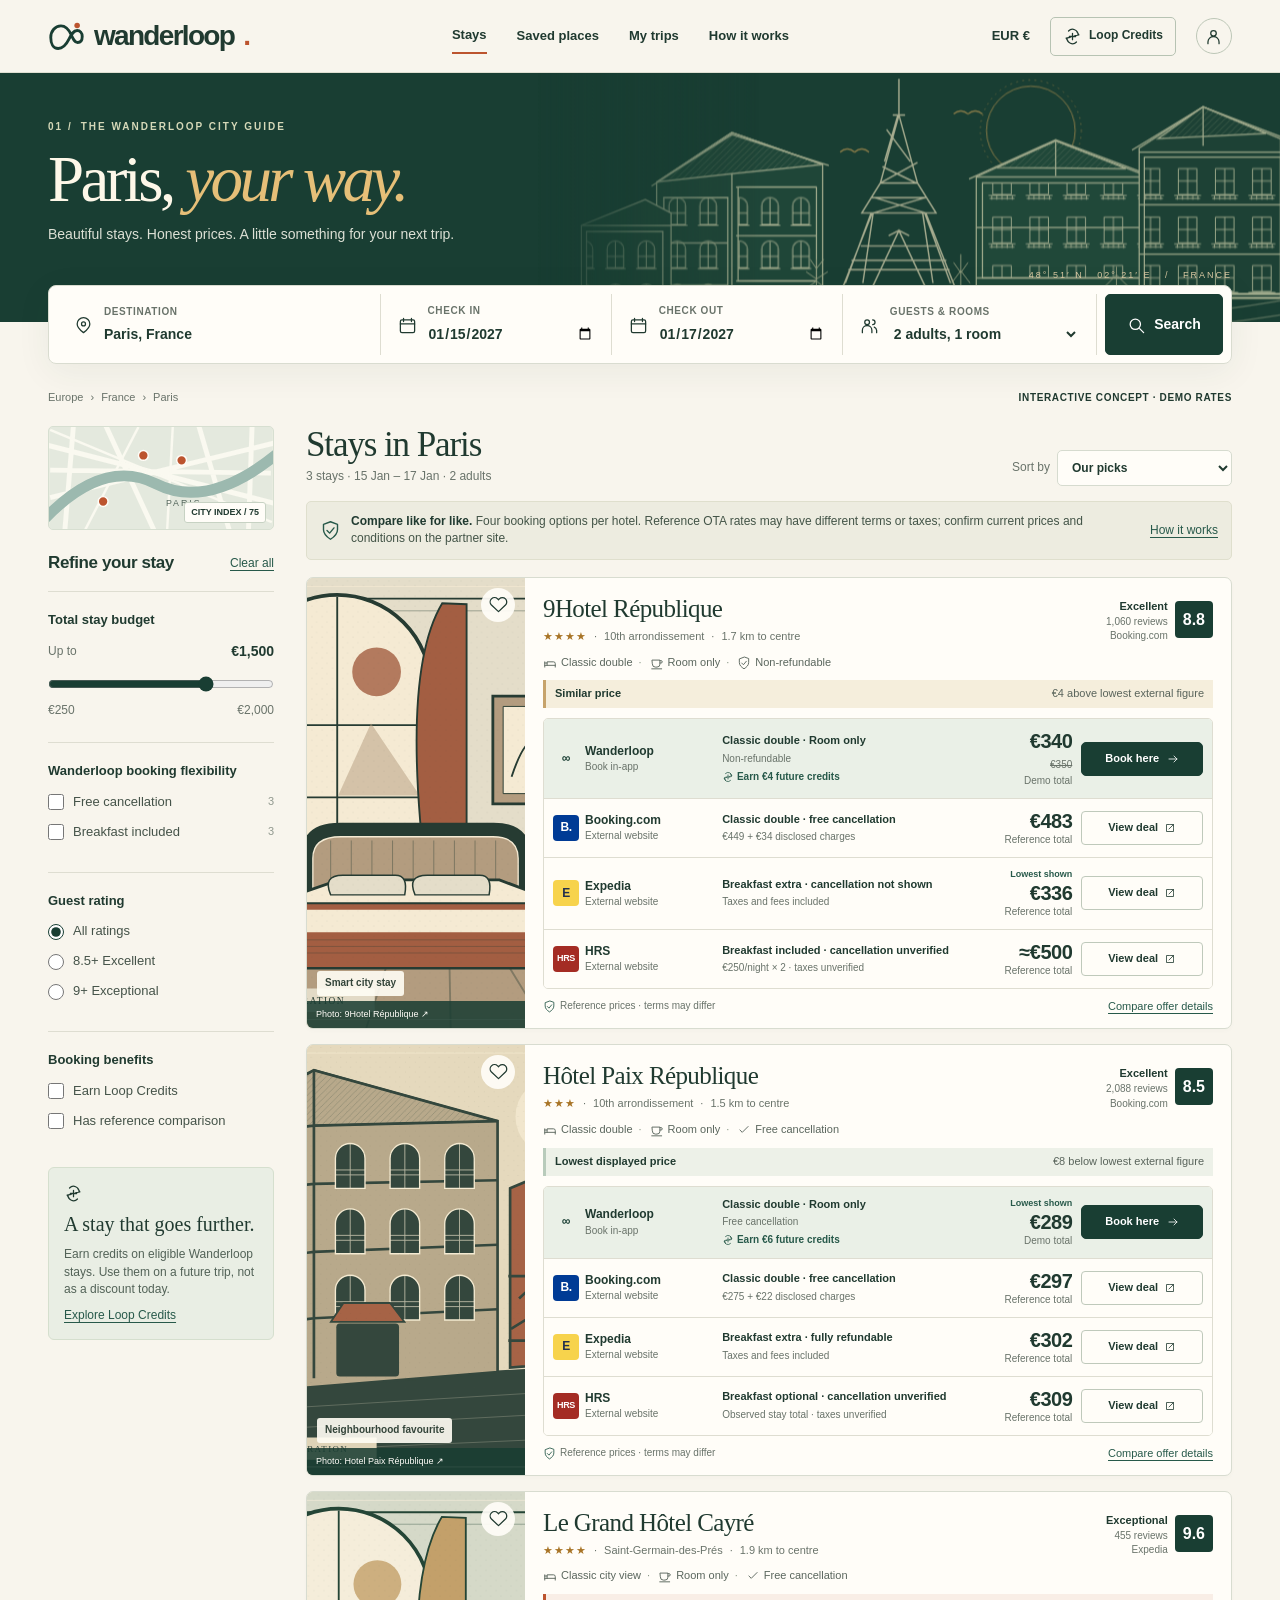
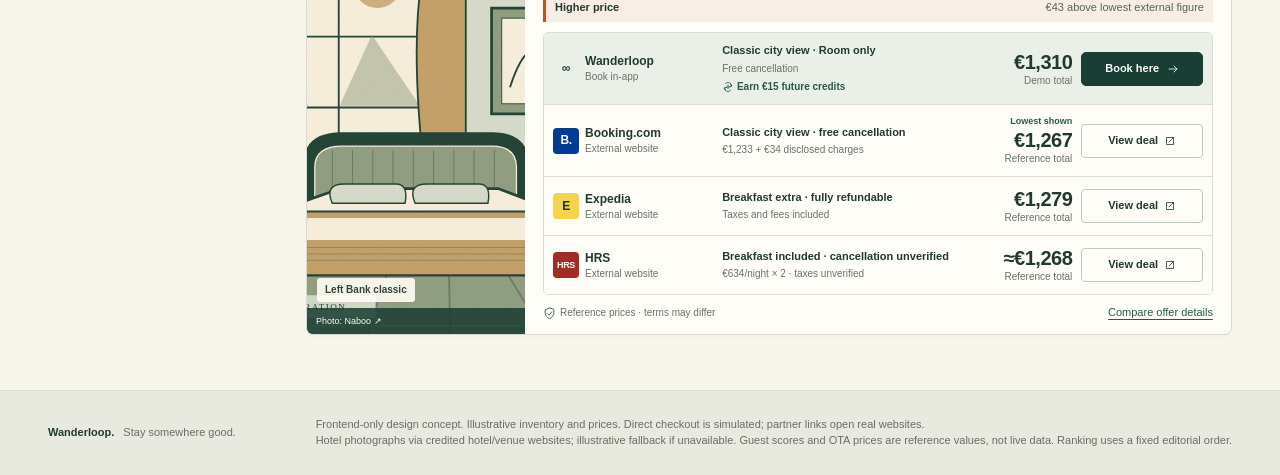
==== commit f7b32782: "Sync standalone demo with all four rates and real hotel photos" ====
--- a/demo.html
+++ b/demo.html
@@ -3,7 +3,31 @@
 <style>
 :root{--ink:#203a30;--muted:#69736a;--green:#193e33;--green2:#27594a;--cream:#f8f5ed;--paper:#fffdf8;--line:#deddd1;--orange:#bc542e;--gold:#e8b65c;--sage:#e8ede3;--shadow:0 8px 35px #203a3010;--serif:Georgia,'Times New Roman',serif}*{box-sizing:border-box}body{margin:0;background:var(--cream);color:var(--ink);font-family:Arial,Helvetica,sans-serif;font-size:14px;line-height:1.45}button,input,select{font:inherit}button,a,input,select{ -webkit-tap-highlight-color:transparent}button{cursor:pointer}button:focus-visible,a:focus-visible,input:focus-visible,select:focus-visible{outline:3px solid var(--orange);outline-offset:3px}button{color:inherit}a{color:inherit}svg{display:inline-block;vertical-align:middle;flex-shrink:0}.icon{width:19px;height:19px;stroke:currentColor;fill:none;stroke-width:1.6;stroke-linecap:round;stroke-linejoin:round}.wrap{max-width:1320px;margin:auto;padding:0 48px}.header{background:var(--cream);border-bottom:1px solid #dfdfd2}.nav{height:72px;display:flex;align-items:center;justify-content:space-between;gap:24px}.logo{display:flex;align-items:center;gap:9px;text-decoration:none;font-size:28px;font-weight:800;letter-spacing:-1.7px;line-height:1}.logo-mark{width:37px;height:37px}.logo i{font-style:normal;color:var(--orange)}.navlinks{display:flex;align-items:center;gap:30px}.navlinks button,.plain{border:0;background:none;padding:8px 0;font-size:13px;font-weight:600}.navlinks .active{border-bottom:2px solid var(--orange)}.navright{display:flex;align-items:center;gap:20px}.credit-button{display:flex;align-items:center;gap:7px;background:transparent;border:1px solid #b7c3b3;padding:9px 12px;border-radius:5px;font-weight:600;font-size:12px}.avatar{height:36px;width:36px;border:1px solid #bdc7b7;border-radius:50%;background:transparent;display:grid;place-items:center}.hero{background:var(--green);color:#fdf7e8;position:relative;overflow:hidden}.hero-inner{height:249px;position:relative;display:flex;align-items:center;z-index:1}.hero-copy{position:relative;z-index:2;padding-bottom:31px}.eyebrow{font-size:10px;font-weight:700;text-transform:uppercase;letter-spacing:2px;display:flex;align-items:center;gap:8px}.hero .eyebrow{color:#d5d8b8}.hero h1{font-family:var(--serif);font-weight:400;font-size:65px;letter-spacing:-3.6px;line-height:1.03;margin:12px 0 11px}.hero h1 em{font-weight:400;color:#e6bf78}.hero p{font-size:14px;color:#dce0d5;margin:0}.hero-art{position:absolute;right:0;top:0;width:58%;height:100%;opacity:.86}.hero-index{position:absolute;right:48px;bottom:40px;font-size:9px;text-transform:uppercase;letter-spacing:2px;color:#d9c8a2;z-index:2}.search-wrap{position:relative;margin-top:-37px;z-index:5}.searchbar{background:var(--paper);border:1px solid #d9dcd0;padding:8px;display:grid;grid-template-columns:1.4fr 1fr 1fr 1.1fr auto;border-radius:8px;box-shadow:var(--shadow);gap:0;min-height:79px}.field{display:flex;align-items:center;gap:11px;padding:10px 17px;border-right:1px solid var(--line);min-width:0}.field label{font-size:10px;letter-spacing:.6px;text-transform:uppercase;color:var(--muted);font-weight:700;display:block;margin-bottom:4px}.field input,.field select{background:none;border:none;color:var(--ink);font-weight:600;width:100%;min-width:0;padding:0;font-size:14px;outline:none}.field-content{width:100%;min-width:0}.field input[type=date]{color-scheme:light}.search-button,.primary{border:1px solid var(--green);background:var(--green);color:white;border-radius:5px;padding:12px 20px;font-weight:600;display:inline-flex;align-items:center;justify-content:center;gap:8px}.search-button{margin-left:8px;min-width:118px}.search-button:hover,.primary:hover{background:#30614d}.main{padding-top:26px;padding-bottom:55px}.breadcrumb{display:flex;align-items:center;gap:7px;color:var(--muted);font-size:11px;margin-bottom:20px}.breadcrumb a{text-decoration:none}.breadcrumb span:last-child{color:var(--ink);font-weight:600}.layout{display:grid;grid-template-columns:226px minmax(0,1fr);gap:32px}.sidebar{align-self:start}.side-title{display:flex;align-items:center;justify-content:space-between;margin:0 0 15px}.side-title h2{font-size:17px;margin:0;letter-spacing:-.4px}.link{border:0;background:none;text-decoration:underline;text-underline-offset:3px;font-size:12px;color:var(--green2);padding:0}.filter-block{padding:19px 0;border-top:1px solid var(--line)}.filter-block h3{font-size:13px;margin:0 0 12px}.filter-block label.check{display:flex;gap:9px;align-items:center;margin:11px 0;font-size:13px;color:#455349;cursor:pointer}.check input{accent-color:var(--green);width:16px;height:16px;margin:0}.check .count{margin-left:auto;color:#90988e;font-size:11px}.range-label{display:flex;align-items:center;justify-content:space-between;font-size:12px;color:var(--muted);margin-bottom:4px}.range-label strong{color:var(--ink);font-size:14px}input[type=range]{width:100%;accent-color:var(--green);margin:10px 0}.side-note{background:#e9eee4;border:1px solid #d5dfce;padding:15px;border-radius:6px;margin-top:6px}.side-note h4{font-family:var(--serif);font-size:20px;font-weight:400;margin:7px 0}.side-note p{font-size:12px;margin:5px 0;color:#526257}.map-art{border:1px solid #d7dfd1;background:#e8ece0;border-radius:5px;height:104px;position:relative;overflow:hidden;display:grid;place-items:center;margin:0 0 21px}.map-art svg{position:absolute;width:100%;height:100%}.map-caption{position:absolute;bottom:6px;right:7px;background:var(--paper);font-size:9px;font-weight:600;border:1px solid #c7d2c3;padding:3px 6px;border-radius:3px}.results-head{display:flex;justify-content:space-between;align-items:flex-end;gap:15px;margin-bottom:15px}.results-head h2{font-family:var(--serif);font-weight:400;font-size:35px;letter-spacing:-1.1px;line-height:1.1;margin:0 0 4px}.results-head p{font-size:12px;margin:0;color:var(--muted)}.sort{display:flex;align-items:center;gap:7px;white-space:nowrap;font-size:12px;color:var(--muted)}.sort select{background:var(--paper);border:1px solid #d6dbcf;padding:9px 26px 9px 10px;border-radius:5px;color:var(--ink);font-weight:600}.notice{background:#edece0;border:1px solid #dfdfcd;border-radius:5px;padding:11px 13px;display:flex;align-items:center;gap:10px;color:#435447;font-size:12px;margin-bottom:17px}.notice .icon{color:var(--green2);width:21px;height:21px}.notice strong{color:var(--ink)}.notice button{margin-left:auto;white-space:nowrap}.hotel-list{display:grid;gap:15px}.hotel{display:grid;grid-template-columns:218px minmax(0,1fr);background:var(--paper);border:1px solid #d8dcd0;border-radius:7px;overflow:hidden;box-shadow:0 2px 5px #203a3005}.hotel-photo{position:relative;min-height:258px;background:#dfd9c5}.hotel-photo img{width:100%;height:100%;position:absolute;inset:0;object-fit:cover;filter:saturate(.86)}.photo-label{position:absolute;bottom:10px;left:10px;padding:5px 8px;background:#fffdf5e8;color:#334439;font-size:10px;border-radius:3px;font-weight:600}.save{position:absolute;right:10px;top:10px;border:0;background:#fffdf8ed;border-radius:50%;width:34px;height:34px;display:grid;place-items:center}.save.saved .icon{fill:var(--orange);stroke:var(--orange)}.hotel-body{min-width:0;padding:17px 18px 13px;display:flex;flex-direction:column;gap:10px}.hotel-top{display:flex;justify-content:space-between;gap:8px;align-items:flex-start}.hotel-name{font-family:var(--serif);font-size:25px;line-height:1.12;font-weight:400;letter-spacing:-.6px;margin:0 0 6px}.hotel-meta{display:flex;align-items:center;flex-wrap:wrap;gap:7px;color:var(--muted);font-size:11px}.stars{color:#a87426;letter-spacing:1px;font-size:11px}.review{display:flex;align-items:center;gap:7px;text-align:right;white-space:nowrap}.review small{font-size:10px;color:var(--muted);display:block}.review b{font-size:11px}.score{background:var(--green);color:white;border-radius:4px;padding:7px 8px;font-size:16px;font-weight:700}.terms{display:flex;flex-wrap:wrap;gap:6px;align-items:center;font-size:11px;color:#5a665d}.terms span{display:inline-flex;align-items:center;gap:4px}.terms .icon{height:14px;width:14px}.terms span+span:before{content:'·';margin-right:4px;color:#8b9988}.offers{display:grid;grid-template-columns:1.13fr 1fr;gap:8px}.offer{padding:11px 12px;border:1px solid #d9ddd1;border-radius:5px;min-width:0}.offer.direct{background:#eaf0e7;border-color:#b8cbbb}.offer-brand{display:flex;align-items:center;gap:6px;font-size:11px;font-weight:700;white-space:nowrap}.mini-mark{width:16px;height:16px;display:inline-grid;place-items:center;color:var(--green);font-size:15px;font-weight:900}.offer-brand .external-icon{margin-left:auto;width:13px;height:13px;color:#77847b}.offer-price{display:flex;align-items:baseline;gap:7px;margin:2px 0 1px}.offer-price strong{font-size:26px;letter-spacing:-1.1px;line-height:1.2}.offer-price del{font-size:11px;color:#68776a}.offer-price span{font-size:10px;color:var(--muted)}.earn{font-size:11px;display:flex;align-items:center;gap:4px;color:#3e5b40;font-weight:600;min-height:21px}.earn .icon{width:13px;height:13px}.offer .primary,.offer .secondary{width:100%;padding:8px 6px;margin-top:7px;font-size:11px;white-space:nowrap;min-height:33px}.secondary{border:1px solid #bfc9bb;background:transparent;border-radius:4px;font-weight:600;display:inline-flex;justify-content:center;align-items:center;gap:6px}.secondary:hover{background:#f1f3eb}.offer .secondary .icon,.offer .primary .icon{width:13px;height:13px}.hotel-bottom{display:flex;justify-content:space-between;align-items:center;gap:8px;font-size:10px;color:var(--muted);margin-top:auto}.hotel-bottom button{font-size:11px}.equiv{display:flex;align-items:center;gap:4px}.equiv .icon{width:13px;height:13px;color:var(--green2)}.demo-label{font-size:10px;letter-spacing:.65px;font-weight:700;color:#96714c;text-transform:uppercase}.footer{background:#e9eadf;border-top:1px solid var(--line);padding:26px 0;color:#647065;font-size:11px}.footer .wrap{display:flex;justify-content:space-between;gap:20px;align-items:center}.footer strong{color:var(--ink)}.modal-overlay{position:fixed;inset:0;z-index:40;background:#112a24a8;display:none;align-items:center;justify-content:center;padding:20px;backdrop-filter:blur(3px)}.modal-overlay.open{display:flex}.modal{background:var(--paper);width:min(630px,100%);max-height:90vh;overflow:auto;border-radius:9px;border:1px solid var(--line);box-shadow:0 15px 65px #0003;padding:25px;position:relative}.close{position:absolute;top:15px;right:15px;background:transparent;border:1px solid var(--line);border-radius:50%;width:34px;height:34px;display:grid;place-items:center}.modal h2{font-family:var(--serif);font-weight:400;font-size:32px;margin:0 32px 12px 0;letter-spacing:-.6px}.modal p{color:var(--muted)}.modal table{width:100%;border-collapse:collapse;margin:18px 0;font-size:12px}.modal th,.modal td{border-bottom:1px solid var(--line);text-align:left;padding:10px 7px;vertical-align:top}.modal th{background:var(--sage)}.modal .primary{margin-top:8px}.modal .fine{font-size:11px;line-height:1.5}.empty{text-align:center;border:1px dashed #b7c3b2;padding:50px 15px;background:var(--paper);border-radius:7px}.empty h3{font-family:var(--serif);font-size:25px;font-weight:400}.mobile-filter{display:none}.toast{position:fixed;right:25px;bottom:25px;background:var(--green);color:white;padding:13px 20px;border-radius:5px;z-index:70;box-shadow:var(--shadow);opacity:0;pointer-events:none;transition:opacity .2s}.toast.on{opacity:1}.skip{position:absolute;left:-1000px}.skip:focus{left:10px;top:5px;z-index:100;background:white;padding:10px}.tag{font-size:10px;padding:3px 6px;background:#f3e3d1;color:#96562a;border-radius:3px;font-weight:700}.credit-pill{color:#395e48}.mobile-only{display:none}
 @media(min-width:1450px){.wrap{max-width:1400px}.hotel{grid-template-columns:247px minmax(0,1fr)}.hotel-photo{min-height:273px}}@media(max-width:1120px){.wrap{padding:0 28px}.layout{grid-template-columns:195px minmax(0,1fr);gap:20px}.hotel{grid-template-columns:173px minmax(0,1fr)}.hotel-body{padding:14px}.hotel-name{font-size:23px}.field{padding:10px 11px}.navlinks{gap:18px}.hero h1{font-size:58px}.hero-art{width:55%}.hero-index{right:28px}}@media(max-width:850px){.navlinks{display:none}.nav{height:61px}.logo{font-size:25px}.logo-mark{width:32px;height:32px}.hero-inner{height:215px}.hero h1{font-size:49px;letter-spacing:-2.2px}.hero-art{width:65%;opacity:.45}.hero-index{display:none}.searchbar{grid-template-columns:1fr 1fr;gap:0;min-height:0}.field{border-bottom:1px solid var(--line);padding:12px}.field:nth-child(2),.field:nth-child(4){border-right:none}.search-button{grid-column:span 2;margin:8px 0 0}.layout{grid-template-columns:1fr}.sidebar{display:none}.sidebar.open{display:block;background:var(--paper);border:1px solid var(--line);padding:18px;border-radius:6px}.map-art{display:none}.mobile-filter{display:inline-flex;gap:5px;align-items:center;border:1px solid var(--line);background:var(--paper);padding:9px;border-radius:5px}.results-head{align-items:center}.hotel{grid-template-columns:200px minmax(0,1fr)}.hotel-photo{min-height:248px}.breadcrumb{margin-bottom:15px}.main{padding-top:20px}.navright{gap:9px}.hero-copy{padding-bottom:28px}.credit-button{padding:8px}.navright .plain{display:none}}@media(max-width:560px){.wrap{padding:0 16px}.main{padding-top:20px;padding-bottom:30px}.logo{font-size:23px;letter-spacing:-1.4px}.logo-mark{width:30px}.navright{gap:7px}.credit-button{font-size:10px;padding:7px 6px}.avatar{width:31px;height:31px}.hero-inner{height:196px}.hero h1{font-size:42px;margin:10px 0;letter-spacing:-1.8px}.hero p{font-size:12px;max-width:255px}.eyebrow{font-size:9px;letter-spacing:1.5px}.hero-art{right:-20%;width:100%;opacity:.32}.field{gap:6px;padding:10px 8px}.field>.icon,.field>span .icon{width:16px}.field input,.field select{font-size:12px}.field label{font-size:9px}.search-wrap{margin-top:-32px}.results-head{flex-wrap:wrap;gap:9px}.results-head h2{font-size:30px}.sort{margin-left:auto}.sort>span{display:none}.sort select{max-width:160px}.notice{font-size:11px;align-items:flex-start}.notice button{font-size:10px;white-space:nowrap;align-self:center}.hotel{grid-template-columns:1fr}.hotel-photo{height:205px;min-height:0}.hotel-body{padding:14px 12px}.hotel-name{font-size:24px}.hotel-bottom{align-items:flex-start}.offer{padding:10px 8px}.offer-price strong{font-size:24px}.offer-price span{font-size:9px}.offer-brand{font-size:10px}.earn{font-size:10px}.hotel-top{gap:10px}.review{gap:5px}.review small{font-size:9px}.review b{font-size:10px}.footer .wrap{display:block}.footer .wrap>div+div{margin-top:10px}.modal{padding:19px}.modal table{font-size:11px}.modal th,.modal td{padding:8px 4px}.modal h2{font-size:28px}.mobile-only{display:inline}.desktop-only{display:none}}
- .partner-row{display:flex;justify-content:space-between;align-items:center;gap:10px;border-top:1px solid var(--line);padding-top:10px;margin-top:7px;font-size:11px;color:var(--muted)}.partner-links{display:flex;flex-wrap:wrap;align-items:center;gap:6px}.partner-link{display:inline-flex;align-items:center;gap:4px;padding:5px 7px;border:1px solid var(--line);border-radius:4px;text-decoration:none;color:var(--green);font-size:11px;font-weight:600;background:var(--paper)}.partner-link:hover{background:var(--sage);border-color:var(--green)}.partner-link .icon{width:11px;height:11px}a.secondary{text-decoration:none;cursor:pointer}@media(max-width:650px){.partner-row{align-items:flex-start;flex-direction:column;gap:5px}.partner-links{width:100%}}</style><style>
+ .partner-row{display:flex;justify-content:space-between;align-items:center;gap:10px;border-top:1px solid var(--line);padding-top:10px;margin-top:7px;font-size:11px;color:var(--muted)}.partner-links{display:flex;flex-wrap:wrap;align-items:center;gap:6px}.partner-link{display:inline-flex;align-items:center;gap:4px;padding:5px 7px;border:1px solid var(--line);border-radius:4px;text-decoration:none;color:var(--green);font-size:11px;font-weight:600;background:var(--paper)}.partner-link:hover{background:var(--sage);border-color:var(--green)}.partner-link .icon{width:11px;height:11px}a.secondary{text-decoration:none;cursor:pointer}@media(max-width:650px){.partner-row{align-items:flex-start;flex-direction:column;gap:5px}.partner-links{width:100%}}
+/* A compact, editorial four-provider rate board. */
+.hotel{grid-template-columns:218px minmax(0,1fr)}
+.hotel-photo{min-height:420px}
+.hotel-photo img{filter:none;object-position:center}
+.photo-source{position:absolute;left:0;right:0;bottom:0;background:#183c32d9;color:#fffdf8;font-size:9px;line-height:1.4;padding:7px 9px;text-decoration:none;overflow-wrap:anywhere}
+.photo-label{bottom:32px}
+.rate-scenario{display:flex;justify-content:space-between;align-items:center;flex-wrap:wrap;gap:4px 12px;font-size:11px;border-left:3px solid #b8cbbb;padding:6px 9px;background:#edf1e8}
+.rate-scenario.near{border-color:#c6a36b;background:#f5eedc}.rate-scenario.high{border-color:#bc542e;background:#f9eee6}.rate-scenario span{color:#59645b}
+.rate-list{border:1px solid var(--line);border-radius:5px;overflow:hidden}
+.rate-row{display:grid;grid-template-columns:minmax(104px,1fr) minmax(112px,1.45fr) minmax(74px,.68fr) minmax(81px,.76fr);align-items:center;gap:9px;padding:10px 9px;border-top:1px solid var(--line);background:var(--paper)}
+.rate-row:first-child{border-top:0}.rate-row.direct-rate{background:#eaf0e7}
+.rate-provider{display:flex;align-items:center;gap:6px;min-width:0}.rate-provider>div{min-width:0}.rate-provider strong{font-size:12px;display:block;overflow-wrap:anywhere}
+.rate-row small{display:block;font-size:10px;color:var(--muted);line-height:1.4}
+.provider-mark,.rate-provider .mini-mark{width:26px;height:26px;display:grid;place-items:center;flex-shrink:0;border-radius:4px;font-size:12px;font-weight:800;letter-spacing:-.4px}
+.booking-mark{background:#003b95;color:#fff}.expedia-mark{background:#f7d34c;color:#22304d}.hrs-mark{background:#a42c24;color:#fff;font-size:9px}
+.rate-terms b{font-size:11px;font-weight:600;line-height:1.4;display:block}.rate-terms small{margin-top:3px}
+.rate-credit{color:var(--green2);font-weight:700;font-size:10px;display:block;margin-top:4px}.rate-credit .icon{width:12px;height:12px}
+.rate-price{text-align:right;min-width:0}.rate-price strong{display:block;font-size:20px;line-height:1.2;letter-spacing:-.5px;white-space:nowrap}.rate-price del{font-size:10px;color:var(--muted)}
+.rate-low{font-size:9px;font-weight:700;color:var(--green2);display:block}.rate-cta{padding:8px 5px;min-height:34px;font-size:11px;white-space:nowrap;width:100%;text-align:center}.rate-cta .icon{width:12px;height:12px}
+.modal:has(.rate-list){width:min(820px,100%)}
+@media(max-width:1150px){.hotel{grid-template-columns:185px minmax(0,1fr)}.rate-row{grid-template-columns:minmax(80px,1fr) minmax(93px,1.2fr) minmax(64px,.8fr) minmax(72px,.8fr);gap:6px;padding:9px 7px}.rate-provider{gap:4px}.provider-mark,.rate-provider .mini-mark{width:20px;height:20px}.rate-provider strong{font-size:11px}.rate-price strong{font-size:18px}}
+@media(max-width:950px){.hotel{grid-template-columns:1fr}.hotel-photo{height:240px;min-height:0}.hotel-photo img{object-position:center 47%}}
+@media(max-width:500px){.rate-row{grid-template-columns:minmax(0,1fr) auto;gap:5px 10px;padding:12px}.rate-provider{grid-column:1;grid-row:1}.rate-price{grid-column:2;grid-row:1}.rate-terms{grid-column:1;grid-row:2}.rate-cta{grid-column:2;grid-row:2;align-self:end;min-width:82px}.rate-price strong{font-size:22px}.rate-provider strong{font-size:13px}.hotel-photo{height:205px}.rate-scenario{font-size:10px}}
+</style><style>
 .modal.checkout-modal{width:min(980px,100%);max-height:94vh;padding:28px 32px}
 .ck-progress{display:flex;gap:12px;margin:20px 0 26px;border-bottom:1px solid var(--line);padding-bottom:16px}
 .ck-progress span{display:flex;align-items:center;gap:6px;flex:1;font-size:12px;color:var(--muted);font-weight:600}
@@ -53,18 +77,20 @@
 @media(max-width:850px){.navlinks{gap:17px}.modal.checkout-modal{padding:23px}.ck-grid{gap:18px}}
 @media(max-width:650px){.modal.checkout-modal{padding:18px;max-height:94vh}.ck-grid{grid-template-columns:1fr;gap:18px}.ck-summary{padding:16px}.ck-progress{gap:4px;margin:13px 0 18px}.ck-progress span{font-size:10px;gap:4px}.ck-progress i{width:20px;height:20px}.ck-main h3{font-size:20px}.ck-confirm h2{font-size:30px!important}.ck-actions{gap:8px}.ck-actions .primary,.ck-actions .secondary{padding:10px 12px;font-size:12px}.ck-triphead h3{font-size:20px}.ck-fields{gap:8px}}
 @media(max-width:360px){.ck-fields,.ck-arms{grid-template-columns:1fr}}
+
+.ck-property-photo{width:100%;height:115px;object-fit:cover;border-radius:4px;margin:12px 0 0;display:block;background:var(--sage)}
 </style></head><body>
 <a class="skip" href="#results">Skip to hotel results</a>
 <header class="header"><div class="wrap nav"><a class="logo" href="#" aria-label="Wanderloop home"><svg class="logo-mark" viewBox="0 0 40 40" fill="none"><path d="M3 21c0-7 4.7-12.5 11-12.5 5.5 0 8.7 4.4 11 9.5 2.2 4.8 3.8 8.5 7 8.5 3 0 5-2.5 5-6.5s-2.4-6.5-5.5-6.5c-4 0-6.1 4-9 9.7C19 30.4 15.8 33 11 33 5.6 33 3 27.5 3 21Z" stroke="#193e33" stroke-width="3.1" stroke-linecap="round"/><circle cx="31.5" cy="8" r="3" fill="#bc542e"/></svg>wanderloop<i>.</i></a><nav class="navlinks" aria-label="Main navigation"><button class="active" data-action="stays">Stays</button><button data-action="saved">Saved places <span id="savedCount"></span></button><button data-action="how">How it works</button></nav><div class="navright"><button class="plain" data-action="currency">EUR €</button><button class="credit-button" data-action="credits"><span id="creditIcon"></span> Loop Credits</button><button class="avatar" aria-label="Open account" data-action="account"><span id="userIcon"></span></button></div></div></header>
 <section class="hero"><div class="wrap hero-inner"><div class="hero-copy"><div class="eyebrow"><span>01 /</span> THE WANDERLOOP CITY GUIDE</div><h1>Paris, <em>your way.</em></h1><p>Beautiful stays. Honest prices. A little something for your next trip.</p></div><svg class="hero-art" viewBox="0 0 720 260" preserveAspectRatio="xMidYMid slice" xmlns="http://www.w3.org/2000/svg" aria-hidden="true"><defs><pattern id="hatch" width="6" height="6" patternUnits="userSpaceOnUse"><path d="M0 6L6 0" stroke="#c7c79e" stroke-width=".45" opacity=".55"/></pattern><pattern id="windows" width="30" height="42" patternUnits="userSpaceOnUse"><path d="M7 30V12a8 8 0 0 1 16 0v18zM15 5v25M7 19h16M5 31h20" fill="none" stroke="#d7d6b0" stroke-width="1"/></pattern><pattern id="tallwin" width="36" height="47" patternUnits="userSpaceOnUse"><path d="M9 33V8h18v25zM18 8v25M9 20h18M5 34h26M6 37h24M8 34v4m5-4v4m5-4v4m5-4v4m5-4v4" fill="none" stroke="#d7d6b0" stroke-width=".9"/></pattern><linearGradient id="fade"><stop stop-color="#193e33"/><stop offset=".30" stop-color="#193e33" stop-opacity="0"/></linearGradient></defs><g fill="none" stroke="#d7d6b0" stroke-width="1.2" opacity=".85"><circle cx="478" cy="65" r="43" stroke="#d5a659" stroke-width=".8"/><circle cx="478" cy="65" r="49" stroke="#d5a659" stroke-width=".5" stroke-dasharray="2 4"/><path d="M0 225 Q190 216 350 234T720 216M0 239Q190 227 350 246T720 230M0 252Q190 241 350 259T720 244" opacity=".5"/><path d="M350 15v35m-6 0h12m-6 0L332 116l-18 29h72l-18-29-18-66M332 116h36M323 130h54M314 145h72M324 145l-32 81h28l30-64 30 64h28l-32-81M304 191h92m-95 9h98M313 177h74M338 64l23 31m-12-45-13 45m-4 21 36-20m-34 4 33 16m-42 29 51-15m-50 0 50 15M323 145l-25 68m27-68-10 68m60-68 25 68m-27-68 10 68M340 167l10-5 10 5" stroke="#dfd8b5" stroke-width="1.4"/><path d="M115 115l73-48 88 31v127H115z" fill="#244a3c"/><path d="M115 115l73-48 88 31-88 9z" fill="url(#hatch)"/><path d="M110 119l78-50 94 30M188 107v117M123 130h61m8-10h78M123 174h61m8-7h78M123 216h61m8-5h78"/><path d="M122 130h62v85h-62zM194 120h76v91h-76z" fill="url(#windows)"/><path d="M425 110l77-35 88 34v115H425z" fill="#254c3d"/><path d="M418 112l84-38 96 36M502 74v35M425 110h165M425 159h165M425 208h165"/><path d="M431 116h154v92H431z" fill="url(#tallwin)"/><path d="M445 101l57-26 68 27z" fill="url(#hatch)"/><path d="M583 82l62-40 75 31v154H583z" fill="#214437"/><path d="M576 84l69-42 78 30M645 42v38M583 86h137M583 137h137M583 185h137"/><path d="M588 91h132v133H588z" fill="url(#tallwin)"/><path d="M601 73l44-31 61 26z" fill="url(#hatch)"/><path d="M42 157l62-25 25 13v82H42z" fill="#244a3c"/><path d="M42 157h87M47 163h74v64H47z" fill="url(#windows)"/><path d="M0 223h720M0 228h720"/><g stroke="#c1c19b" stroke-width=".9"><path d="M270 220v-30m-12 30 12-9 11 9m-21-18 10 7 11-7m-17-12 6 9 7-9M410 223v-38m-9 28 9-12 9 12m-16-20 7 10 7-10M561 224v-27m-11 19 11-11 11 11"/></g><path d="M293 86q7-6 14 0m0 0q7-6 14 0M403 49q7-6 14 0m0 0q7-6 14 0" stroke="#d5a659"/></g><rect x="0" y="0" width="720" height="260" fill="url(#fade)"/></svg><div class="hero-index">48° 51′ N &nbsp; 02° 21′ E &nbsp; / &nbsp; FRANCE</div></div></section>
 <div class="wrap search-wrap"><form class="searchbar" id="searchForm"><div class="field"><span data-icon="pin"></span><div class="field-content"><label for="destination">Destination</label><input id="destination" list="destinations" value="Paris, France" required autocomplete="off"><datalist id="destinations"><option value="Paris, France"><option value="9Hotel République"><option value="Paix République"><option value="Le Grand Hôtel Cayré"></datalist></div></div><div class="field"><span data-icon="calendar"></span><div class="field-content"><label for="checkin">Check in</label><input id="checkin" type="date" value="2027-01-15" required></div></div><div class="field"><span data-icon="calendar"></span><div class="field-content"><label for="checkout">Check out</label><input id="checkout" type="date" value="2027-01-17" required></div></div><div class="field"><span data-icon="users"></span><div class="field-content"><label for="guests">Guests & rooms</label><select id="guests"><option value="2">2 adults, 1 room</option><option value="1">1 adult, 1 room</option><option value="3">3 adults, 1 room</option><option value="4">4 adults, 2 rooms</option></select></div></div><button class="search-button" type="submit"><span data-icon="search"></span> Search</button></form></div>
-<main class="wrap main" id="results"><div class="breadcrumb"><a href="#">Europe</a><span>›</span><span>France</span><span>›</span><span>Paris</span><span style="margin-left:auto" class="demo-label">Interactive concept · demo rates</span></div><div class="layout"><aside class="sidebar" id="sidebar"><div class="map-art" aria-label="Decorative Paris street-map illustration"><svg viewBox="0 0 226 104"><rect width="226" height="104" fill="#e4e9de"/><g stroke="#faf9f0" stroke-width="5" fill="none"><path d="M-5 18L237 80M0 72L230 16M55-5L109 112M149-10L184 110M24-5L15 105M206-5L202 110M0 44L225 47"/><path d="M0 3L226 97M90 0L33 110M125 0L119 110" stroke-width="2.5"/></g><path d="M-5 93Q55 31 108 58T232 27" stroke="#9cb9af" stroke-width="11" fill="none"/><g fill="#bc542e" stroke="#fffdf8" stroke-width="1.5"><circle cx="95" cy="29" r="5"/><circle cx="134" cy="34" r="5"/><circle cx="54" cy="76" r="5"/></g><text x="118" y="81" font-size="9" fill="#54675c" letter-spacing="2">PARIS</text></svg><span class="map-caption">CITY INDEX / 75</span></div><div class="side-title"><h2>Refine your stay</h2><button class="link" id="resetFilters">Clear all</button></div><div class="filter-block"><h3>Total stay budget</h3><div class="range-label"><span>Up to</span><strong id="budgetLabel">€1,500</strong></div><input type="range" id="budget" min="250" max="2000" step="25" value="1500" aria-label="Maximum total stay price"><div class="range-label"><span>€250</span><span id="budgetMax">€2,000</span></div></div><div class="filter-block"><h3>Booking flexibility</h3><label class="check"><input type="checkbox" id="flexible"> Free cancellation <span class="count">3</span></label><label class="check"><input type="checkbox" id="breakfast"> Breakfast included <span class="count">3</span></label></div><div class="filter-block"><h3>Guest rating</h3><label class="check"><input type="radio" name="rating" value="0" checked> All ratings</label><label class="check"><input type="radio" name="rating" value="8.5"> 8.5+ Excellent</label><label class="check"><input type="radio" name="rating" value="9"> 9+ Exceptional</label></div><div class="filter-block"><h3>Booking benefits</h3><label class="check"><input type="checkbox" id="reward"> Earn Loop Credits</label><label class="check"><input type="checkbox" id="matched"> Comparable external offers</label></div><div class="side-note"><span data-icon="loop"></span><h4>A stay that goes further.</h4><p>Earn credits on eligible Wanderloop stays. Use them on a future trip, not as a discount today.</p><button class="link" data-action="credits">Explore Loop Credits</button></div></aside><section class="results"><div class="results-head"><div><h2 id="resultTitle">Stays in Paris</h2><p id="resultSubtitle">3 stays · 15–17 January · 2 adults</p></div><button class="mobile-filter" id="mobileFilter" aria-expanded="false"><span data-icon="filter"></span> Filters</button><label class="sort"><span>Sort by</span><select id="sort"><option value="recommended">Our picks</option><option value="price">Lowest total price</option><option value="rating">Highest guest rating</option><option value="credits">Most Loop Credits</option></select></label></div><div class="notice"><span data-icon="shield"></span><div><strong>Compare like for like.</strong> Total prices include demo charges. Matched terms are illustrative; confirm current prices and conditions on the partner site.</div><button class="link" data-action="how">How it works</button></div><div class="hotel-list" id="hotelList" aria-live="polite"></div></section></div></main>
-<footer class="footer"><div class="wrap"><div><strong>Wanderloop.</strong> &nbsp; Stay somewhere good.</div><div>Frontend-only design concept. Illustrative inventory and prices. Direct checkout is simulated; partner links open real websites.<br>Original hotel illustrations. Guest scores are reference values, not live data. Ranking uses a fixed editorial order.</div></div></footer>
+<main class="wrap main" id="results"><div class="breadcrumb"><a href="#">Europe</a><span>›</span><span>France</span><span>›</span><span>Paris</span><span style="margin-left:auto" class="demo-label">Interactive concept · demo rates</span></div><div class="layout"><aside class="sidebar" id="sidebar"><div class="map-art" aria-label="Decorative Paris street-map illustration"><svg viewBox="0 0 226 104"><rect width="226" height="104" fill="#e4e9de"/><g stroke="#faf9f0" stroke-width="5" fill="none"><path d="M-5 18L237 80M0 72L230 16M55-5L109 112M149-10L184 110M24-5L15 105M206-5L202 110M0 44L225 47"/><path d="M0 3L226 97M90 0L33 110M125 0L119 110" stroke-width="2.5"/></g><path d="M-5 93Q55 31 108 58T232 27" stroke="#9cb9af" stroke-width="11" fill="none"/><g fill="#bc542e" stroke="#fffdf8" stroke-width="1.5"><circle cx="95" cy="29" r="5"/><circle cx="134" cy="34" r="5"/><circle cx="54" cy="76" r="5"/></g><text x="118" y="81" font-size="9" fill="#54675c" letter-spacing="2">PARIS</text></svg><span class="map-caption">CITY INDEX / 75</span></div><div class="side-title"><h2>Refine your stay</h2><button class="link" id="resetFilters">Clear all</button></div><div class="filter-block"><h3>Total stay budget</h3><div class="range-label"><span>Up to</span><strong id="budgetLabel">€1,500</strong></div><input type="range" id="budget" min="250" max="2000" step="25" value="1500" aria-label="Maximum total stay price"><div class="range-label"><span>€250</span><span id="budgetMax">€2,000</span></div></div><div class="filter-block"><h3>Wanderloop booking flexibility</h3><label class="check"><input type="checkbox" id="flexible"> Free cancellation <span class="count">3</span></label><label class="check"><input type="checkbox" id="breakfast"> Breakfast included <span class="count">3</span></label></div><div class="filter-block"><h3>Guest rating</h3><label class="check"><input type="radio" name="rating" value="0" checked> All ratings</label><label class="check"><input type="radio" name="rating" value="8.5"> 8.5+ Excellent</label><label class="check"><input type="radio" name="rating" value="9"> 9+ Exceptional</label></div><div class="filter-block"><h3>Booking benefits</h3><label class="check"><input type="checkbox" id="reward"> Earn Loop Credits</label><label class="check"><input type="checkbox" id="matched"> Has reference comparison</label></div><div class="side-note"><span data-icon="loop"></span><h4>A stay that goes further.</h4><p>Earn credits on eligible Wanderloop stays. Use them on a future trip, not as a discount today.</p><button class="link" data-action="credits">Explore Loop Credits</button></div></aside><section class="results"><div class="results-head"><div><h2 id="resultTitle">Stays in Paris</h2><p id="resultSubtitle">3 stays · 15–17 January · 2 adults</p></div><button class="mobile-filter" id="mobileFilter" aria-expanded="false"><span data-icon="filter"></span> Filters</button><label class="sort"><span>Sort by</span><select id="sort"><option value="recommended">Our picks</option><option value="price">Lowest total price</option><option value="rating">Highest guest rating</option><option value="credits">Most Loop Credits</option></select></label></div><div class="notice"><span data-icon="shield"></span><div><strong>Compare like for like.</strong> Four booking options per hotel. Reference OTA rates may have different terms or taxes; confirm current prices and conditions on the partner site.</div><button class="link" data-action="how">How it works</button></div><div class="hotel-list" id="hotelList" aria-live="polite"></div></section></div></main>
+<footer class="footer"><div class="wrap"><div><strong>Wanderloop.</strong> &nbsp; Stay somewhere good.</div><div>Frontend-only design concept. Illustrative inventory and prices. Direct checkout is simulated; partner links open real websites.<br>Hotel photographs via credited hotel/venue websites; illustrative fallback if unavailable. Guest scores and OTA prices are reference values, not live data. Ranking uses a fixed editorial order.</div></div></footer>
 <div class="modal-overlay" id="overlay"><section class="modal" role="dialog" aria-modal="true" aria-labelledby="modalTitle"><button class="close" id="closeModal" aria-label="Close dialog"><span data-icon="x"></span></button><div id="modalContent"></div></section></div><div class="toast" id="toast" role="status"></div>
 <script>
 const paths={pin:'<path d="M20 10c0 5-8 11-8 11S4 15 4 10a8 8 0 1 1 16 0Z"/><circle cx="12" cy="10" r="2.5"/>',calendar:'<rect x="3" y="5" width="18" height="16" rx="2"/><path d="M7 3v4m10-4v4M3 10h18"/>',users:'<circle cx="9" cy="8" r="3"/><path d="M3 21v-3a6 6 0 0 1 12 0v3M16 5a3 3 0 0 1 0 6m2 3a5 5 0 0 1 3 4v3"/>',search:'<circle cx="10.5" cy="10.5" r="6.5"/><path d="m16 16 5 5"/>',heart:'<path d="M20.8 4.9a5.5 5.5 0 0 0-7.8 0L12 6l-1.1-1.1a5.5 5.5 0 0 0-7.8 7.8L12 21l8.8-8.3a5.5 5.5 0 0 0 0-7.8Z"/>',user:'<circle cx="12" cy="8" r="3.5"/><path d="M5 21v-2a7 7 0 0 1 14 0v2"/>',loop:'<path d="M7 5a7 7 0 0 1 12 5m-2-5 3 5-5 1M17 19A7 7 0 0 1 5 14m2 5-3-5 5-1"/><path d="M12 8v8m-4-4h8"/>',shield:'<path d="M12 2 4 5v6c0 5 3.5 8 8 11 4.5-3 8-6 8-11V5z"/><path d="m8 12 3 3 5-6"/>',check:'<path d="m5 12 4 4L19 6"/>',external:'<path d="M13 5h6v6m0-6-9 9M19 13v6H5V5h6"/>',arrow:'<path d="M4 12h16m-6-6 6 6-6 6"/>',bed:'<path d="M3 19v-9m18 9v-6a3 3 0 0 0-3-3H7v6m-4 0h18M3 12h4"/>',coffee:'<path d="M4 7h13v7a5 5 0 0 1-5 5H9a5 5 0 0 1-5-5zM17 8h2a2 2 0 1 1 0 4h-2M3 22h17"/>',filter:'<path d="M3 6h18M6 12h12m-9 6h6"/>',x:'<path d="m6 6 12 12M18 6 6 18"/>'};
 const icon=n=>`<svg class="icon" viewBox="0 0 24 24" aria-hidden="true">${paths[n]||''}</svg>`;document.querySelectorAll('[data-icon]').forEach(e=>e.innerHTML=icon(e.dataset.icon));document.getElementById('creditIcon').innerHTML=icon('loop');document.getElementById('userIcon').innerHTML=icon('user');
-const hotels=[{id:'republique',name:'9Hotel République',area:'10th arrondissement',distance:'1.7 km to centre',stars:4,rating:8.8,reviews:'1,060',direct:350,discount:10,credit:4,external:336,partner:'Expedia',room:'Classic double',flex:false,breakfast:false,alternate:{price:400,breakfast:true,flex:true},label:'Smart city stay',photo:'data:image/svg+xml;charset=utf-8,%3Csvg%20xmlns%3D%22http%3A%2F%2Fwww.w3.org%2F2000%2Fsvg%22%20viewBox%3D%220%200%20480%20480%22%20role%3D%22img%22%20aria-label%3D%229Hotel%20R%C3%A9publique%20%E2%80%94%20original%20illustrative%20artwork%22%3E%3Cdefs%3E%3Cpattern%20id%3D%22hatch%22%20width%3D%227%22%20height%3D%227%22%20patternUnits%3D%22userSpaceOnUse%22%3E%3Cpath%20d%3D%22M0%207L7%200%22%20stroke%3D%22%23263b32%22%20stroke-width%3D%22.7%22%20opacity%3D%22.35%22%2F%3E%3C%2Fpattern%3E%3Cpattern%20id%3D%22grain%22%20width%3D%2211%22%20height%3D%2211%22%20patternUnits%3D%22userSpaceOnUse%22%3E%3Ccircle%20cx%3D%222%22%20cy%3D%223%22%20r%3D%22.4%22%20fill%3D%22%23263b32%22%20opacity%3D%22.22%22%2F%3E%3Ccircle%20cx%3D%228%22%20cy%3D%228%22%20r%3D%22.5%22%20fill%3D%22%23263b32%22%20opacity%3D%22.15%22%2F%3E%3C%2Fpattern%3E%3C%2Fdefs%3E%3Crect%20width%3D%22480%22%20height%3D%22480%22%20fill%3D%22%23e4ddc9%22%2F%3E%3Cpath%20d%3D%22M0%20370H480V480H0Z%22%20fill%3D%22%23b39c7f%22%2F%3E%3Cpath%20d%3D%22M0%20370L480%20370M15%20480l133-110m39%20110%2036-110m54%20110-2-110m104%20110-67-110m168%20110-112-110%22%20stroke%3D%22%23263b32%22%20opacity%3D%22.35%22%20stroke-width%3D%222%22%2F%3E%3Cpath%20d%3D%22M15%2022H465V371H15Z%22%20fill%3D%22none%22%20stroke%3D%22%23263b32%22%20stroke-width%3D%222%22%2F%3E%3Cpath%20d%3D%22M28%2035H452V359H28Z%22%20fill%3D%22none%22%20stroke%3D%22%23263b32%22%20opacity%3D%22.4%22%2F%3E%3Cpath%20d%3D%22M56%20325V118a100%20100%200%200%201%20200%200v207Z%22%20fill%3D%22%23f5ead3%22%20stroke%3D%22%23263b32%22%20stroke-width%3D%224%22%2F%3E%3Cpath%20d%3D%22M156%2020V325M56%20157H256M56%20234H256%22%20stroke%3D%22%23263b32%22%20stroke-width%3D%222%22%2F%3E%3Cpath%20d%3D%22M66%20232L93%20179l30%2053m34%200%2035-77%2052%2077%22%20fill%3D%22%23b39c7f%22%20opacity%3D%22.5%22%2F%3E%3Ccircle%20cx%3D%22198%22%20cy%3D%22100%22%20r%3D%2226%22%20fill%3D%22%23a35e42%22%20opacity%3D%22.8%22%2F%3E%3Cpath%20d%3D%22M43%2027q46%2075%2017%20303H18V28Z%20M268%2027q-45%2075-16%20303h42V28Z%22%20fill%3D%22%23a35e42%22%20stroke%3D%22%23263b32%22%20stroke-width%3D%222%22%2F%3E%3Cpath%20d%3D%22M322%20126H419V241H322Z%22%20fill%3D%22%23b39c7f%22%20stroke%3D%22%23263b32%22%20stroke-width%3D%223%22%2F%3E%3Cpath%20d%3D%22M333%20137h75v93h-75z%22%20fill%3D%22%23f5ead3%22%20stroke%3D%22%23263b32%22%2F%3E%3Cpath%20d%3D%22M342%20212q20-61%2039-28t19%2023%22%20stroke%3D%22%23263b32%22%20fill%3D%22none%22%20stroke-width%3D%222%22%2F%3E%3Ccircle%20cx%3D%22385%22%20cy%3D%22162%22%20r%3D%2212%22%20fill%3D%22%23a35e42%22%2F%3E%3Cpath%20d%3D%22M118%20353V298q0-36%2041-36H323q39%200%2039%2036v55Z%22%20fill%3D%22%23263b32%22%20stroke%3D%22%23263b32%22%20stroke-width%3D%222%22%2F%3E%3Cpath%20d%3D%22M130%20352V299q0-23%2030-23h162q27%200%2027%2023v53%22%20fill%3D%22%23b39c7f%22%20stroke%3D%22%23f5ead3%22%20stroke-width%3D%221.4%22%2F%3E%3Cpath%20d%3D%22M149%20280v67%22%20stroke%3D%22%23263b32%22%20opacity%3D%22.4%22%2F%3E%3Cpath%20d%3D%22M171%20280v67%22%20stroke%3D%22%23263b32%22%20opacity%3D%22.4%22%2F%3E%3Cpath%20d%3D%22M193%20280v67%22%20stroke%3D%22%23263b32%22%20opacity%3D%22.4%22%2F%3E%3Cpath%20d%3D%22M215%20280v67%22%20stroke%3D%22%23263b32%22%20opacity%3D%22.4%22%2F%3E%3Cpath%20d%3D%22M237%20280v67%22%20stroke%3D%22%23263b32%22%20opacity%3D%22.4%22%2F%3E%3Cpath%20d%3D%22M259%20280v67%22%20stroke%3D%22%23263b32%22%20opacity%3D%22.4%22%2F%3E%3Cpath%20d%3D%22M281%20280v67%22%20stroke%3D%22%23263b32%22%20opacity%3D%22.4%22%2F%3E%3Cpath%20d%3D%22M303%20280v67%22%20stroke%3D%22%23263b32%22%20opacity%3D%22.4%22%2F%3E%3Cpath%20d%3D%22M325%20280v67%22%20stroke%3D%22%23263b32%22%20opacity%3D%22.4%22%2F%3E%3Cpath%20d%3D%22M86%20347l72-25h171l66%2025v69H86Z%22%20fill%3D%22%23f5ead3%22%20stroke%3D%22%23263b32%22%20stroke-width%3D%223%22%2F%3E%3Cpath%20d%3D%22M86%20347h309v69H86Z%22%20fill%3D%22%23a35e42%22%20stroke%3D%22%23263b32%22%20stroke-width%3D%222%22%2F%3E%3Cpath%20d%3D%22M86%20354h309v24H86Z%22%20fill%3D%22%23f5ead3%22%2F%3E%3Cpath%20d%3D%22M106%20386h268M108%20393h264M108%20400h264%22%20stroke%3D%22%23263b32%22%20opacity%3D%22.3%22%2F%3E%3Cpath%20d%3D%22M149%20338q-9-21%2013-21h56q14%200%2010%2021zM239%20338q-9-21%2013-21h56q14%200%2010%2021z%22%20fill%3D%22%23e4ddc9%22%20stroke%3D%22%23263b32%22%20stroke-width%3D%221.6%22%2F%3E%3Cpath%20d%3D%22M31%20366h52v46H31zM399%20366h52v46H399z%22%20fill%3D%22%23b39c7f%22%20stroke%3D%22%23263b32%22%20stroke-width%3D%222%22%2F%3E%3Cpath%20d%3D%22M57%20367v-45M425%20367v-45%22%20stroke%3D%22%23263b32%22%20stroke-width%3D%223%22%2F%3E%3Cpath%20d%3D%22M39%20323l8-29h20l8%2029zM407%20323l8-29h20l8%2029z%22%20fill%3D%22%23a35e42%22%20stroke%3D%22%23263b32%22%20stroke-width%3D%222%22%2F%3E%3Crect%20width%3D%22480%22%20height%3D%22480%22%20fill%3D%22url(%23grain)%22%2F%3E%3Crect%20x%3D%229%22%20y%3D%229%22%20width%3D%22462%22%20height%3D%22462%22%20fill%3D%22none%22%20stroke%3D%22%23f5ead3%22%20stroke-width%3D%221%22%20opacity%3D%22.7%22%2F%3E%3Crect%20x%3D%2218%22%20y%3D%22438%22%20width%3D%22178%22%20height%3D%2225%22%20rx%3D%221%22%20fill%3D%22%23e4ddc9%22%20opacity%3D%22.96%22%2F%3E%3Ctext%20x%3D%2228%22%20y%3D%22454%22%20font-family%3D%22Georgia%2Cserif%22%20font-size%3D%2210%22%20fill%3D%22%23263b32%22%20letter-spacing%3D%221.5%22%3EPARIS%20%2F%20ILLUSTRATION%3C%2Ftext%3E%3C%2Fsvg%3E',aliases:'9hotel 9 hotel republique république'},{id:'paix',name:'Hôtel Paix République',area:'10th arrondissement',distance:'1.5 km to centre',stars:3,rating:8.5,reviews:'2,088',direct:305,discount:6,credit:6,external:297,partner:'Booking.com',room:'Classic double',flex:true,breakfast:false,label:'Neighbourhood favourite',photo:'data:image/svg+xml;charset=utf-8,%3Csvg%20xmlns%3D%22http%3A%2F%2Fwww.w3.org%2F2000%2Fsvg%22%20viewBox%3D%220%200%20480%20480%22%20role%3D%22img%22%20aria-label%3D%22H%C3%B4tel%20Paix%20R%C3%A9publique%20%E2%80%94%20original%20illustrative%20artwork%22%3E%3Cdefs%3E%3Cpattern%20id%3D%22hatch%22%20width%3D%227%22%20height%3D%227%22%20patternUnits%3D%22userSpaceOnUse%22%3E%3Cpath%20d%3D%22M0%207L7%200%22%20stroke%3D%22%2334473d%22%20stroke-width%3D%22.7%22%20opacity%3D%22.35%22%2F%3E%3C%2Fpattern%3E%3Cpattern%20id%3D%22grain%22%20width%3D%2211%22%20height%3D%2211%22%20patternUnits%3D%22userSpaceOnUse%22%3E%3Ccircle%20cx%3D%222%22%20cy%3D%223%22%20r%3D%22.4%22%20fill%3D%22%2334473d%22%20opacity%3D%22.22%22%2F%3E%3Ccircle%20cx%3D%228%22%20cy%3D%228%22%20r%3D%22.5%22%20fill%3D%22%2334473d%22%20opacity%3D%22.15%22%2F%3E%3C%2Fpattern%3E%3C%2Fdefs%3E%3Crect%20width%3D%22480%22%20height%3D%22480%22%20fill%3D%22%23e5d9bd%22%2F%3E%3Ccircle%20cx%3D%22395%22%20cy%3D%2280%22%20r%3D%2244%22%20fill%3D%22%23f4ead1%22%20opacity%3D%22.8%22%2F%3E%3Cpath%20d%3D%22M0%20382L480%20355V480H0Z%22%20fill%3D%22%2334473d%22%2F%3E%3Cpath%20d%3D%22M0%20411L480%20382M0%20433L480%20407M0%20457L480%20436%22%20stroke%3D%22%23f4ead1%22%20opacity%3D%22.25%22%2F%3E%3Cpath%20d%3D%22M-10%20103L126%2028L331%2085V365L-10%20393Z%22%20fill%3D%22%23b8a98b%22%20stroke%3D%22%2334473d%22%20stroke-width%3D%223%22%2F%3E%3Cpath%20d%3D%22M126%2028V372M-10%20103L126%2090L331%2085M-10%20172L126%20155L331%20151M-10%20247L126%20231L331%20223M-10%20323L126%20305L331%20295%22%20fill%3D%22none%22%20stroke%3D%22%2334473d%22%20stroke-width%3D%223%22%2F%3E%3Cpath%20d%3D%22M0%20103L126%2028L331%2085L126%2090Z%22%20fill%3D%22url(%23hatch)%22%20stroke%3D%22%2334473d%22%20stroke-width%3D%222%22%2F%3E%3Cg%20transform%3D%22translate(15%20110)%22%3E%3Cpath%20d%3D%22M0%2050V16.5a16.5%2016.5%200%200%201%2033%200V50Z%22%20fill%3D%22%2334473d%22%20stroke%3D%22%23f4ead1%22%20stroke-width%3D%221.5%22%2F%3E%3Cpath%20d%3D%22M16.5%200V50M0%2029.5h33M0%2035h33%22%20stroke%3D%22%23f4ead1%22%20stroke-width%3D%221%22%20opacity%3D%22.7%22%2F%3E%3C%2Fg%3E%3Cg%20transform%3D%22translate(68%20110)%22%3E%3Cpath%20d%3D%22M0%2050V16.5a16.5%2016.5%200%200%201%2033%200V50Z%22%20fill%3D%22%2334473d%22%20stroke%3D%22%23f4ead1%22%20stroke-width%3D%221.5%22%2F%3E%3Cpath%20d%3D%22M16.5%200V50M0%2029.5h33M0%2035h33%22%20stroke%3D%22%23f4ead1%22%20stroke-width%3D%221%22%20opacity%3D%22.7%22%2F%3E%3C%2Fg%3E%3Cg%20transform%3D%22translate(150%20110)%22%3E%3Cpath%20d%3D%22M0%2050V16.5a16.5%2016.5%200%200%201%2033%200V50Z%22%20fill%3D%22%2334473d%22%20stroke%3D%22%23f4ead1%22%20stroke-width%3D%221.5%22%2F%3E%3Cpath%20d%3D%22M16.5%200V50M0%2029.5h33M0%2035h33%22%20stroke%3D%22%23f4ead1%22%20stroke-width%3D%221%22%20opacity%3D%22.7%22%2F%3E%3C%2Fg%3E%3Cg%20transform%3D%22translate(211%20110)%22%3E%3Cpath%20d%3D%22M0%2050V16.5a16.5%2016.5%200%200%201%2033%200V50Z%22%20fill%3D%22%2334473d%22%20stroke%3D%22%23f4ead1%22%20stroke-width%3D%221.5%22%2F%3E%3Cpath%20d%3D%22M16.5%200V50M0%2029.5h33M0%2035h33%22%20stroke%3D%22%23f4ead1%22%20stroke-width%3D%221%22%20opacity%3D%22.7%22%2F%3E%3C%2Fg%3E%3Cg%20transform%3D%22translate(272%20110)%22%3E%3Cpath%20d%3D%22M0%2050V16.5a16.5%2016.5%200%200%201%2033%200V50Z%22%20fill%3D%22%2334473d%22%20stroke%3D%22%23f4ead1%22%20stroke-width%3D%221.5%22%2F%3E%3Cpath%20d%3D%22M16.5%200V50M0%2029.5h33M0%2035h33%22%20stroke%3D%22%23f4ead1%22%20stroke-width%3D%221%22%20opacity%3D%22.7%22%2F%3E%3C%2Fg%3E%3Cg%20transform%3D%22translate(15%20183)%22%3E%3Cpath%20d%3D%22M0%2050V16.5a16.5%2016.5%200%200%201%2033%200V50Z%22%20fill%3D%22%2334473d%22%20stroke%3D%22%23f4ead1%22%20stroke-width%3D%221.5%22%2F%3E%3Cpath%20d%3D%22M16.5%200V50M0%2029.5h33M0%2035h33%22%20stroke%3D%22%23f4ead1%22%20stroke-width%3D%221%22%20opacity%3D%22.7%22%2F%3E%3C%2Fg%3E%3Cg%20transform%3D%22translate(68%20183)%22%3E%3Cpath%20d%3D%22M0%2050V16.5a16.5%2016.5%200%200%201%2033%200V50Z%22%20fill%3D%22%2334473d%22%20stroke%3D%22%23f4ead1%22%20stroke-width%3D%221.5%22%2F%3E%3Cpath%20d%3D%22M16.5%200V50M0%2029.5h33M0%2035h33%22%20stroke%3D%22%23f4ead1%22%20stroke-width%3D%221%22%20opacity%3D%22.7%22%2F%3E%3C%2Fg%3E%3Cg%20transform%3D%22translate(150%20183)%22%3E%3Cpath%20d%3D%22M0%2050V16.5a16.5%2016.5%200%200%201%2033%200V50Z%22%20fill%3D%22%2334473d%22%20stroke%3D%22%23f4ead1%22%20stroke-width%3D%221.5%22%2F%3E%3Cpath%20d%3D%22M16.5%200V50M0%2029.5h33M0%2035h33%22%20stroke%3D%22%23f4ead1%22%20stroke-width%3D%221%22%20opacity%3D%22.7%22%2F%3E%3C%2Fg%3E%3Cg%20transform%3D%22translate(211%20183)%22%3E%3Cpath%20d%3D%22M0%2050V16.5a16.5%2016.5%200%200%201%2033%200V50Z%22%20fill%3D%22%2334473d%22%20stroke%3D%22%23f4ead1%22%20stroke-width%3D%221.5%22%2F%3E%3Cpath%20d%3D%22M16.5%200V50M0%2029.5h33M0%2035h33%22%20stroke%3D%22%23f4ead1%22%20stroke-width%3D%221%22%20opacity%3D%22.7%22%2F%3E%3C%2Fg%3E%3Cg%20transform%3D%22translate(272%20183)%22%3E%3Cpath%20d%3D%22M0%2050V16.5a16.5%2016.5%200%200%201%2033%200V50Z%22%20fill%3D%22%2334473d%22%20stroke%3D%22%23f4ead1%22%20stroke-width%3D%221.5%22%2F%3E%3Cpath%20d%3D%22M16.5%200V50M0%2029.5h33M0%2035h33%22%20stroke%3D%22%23f4ead1%22%20stroke-width%3D%221%22%20opacity%3D%22.7%22%2F%3E%3C%2Fg%3E%3Cg%20transform%3D%22translate(15%20257)%22%3E%3Cpath%20d%3D%22M0%2050V16.5a16.5%2016.5%200%200%201%2033%200V50Z%22%20fill%3D%22%2334473d%22%20stroke%3D%22%23f4ead1%22%20stroke-width%3D%221.5%22%2F%3E%3Cpath%20d%3D%22M16.5%200V50M0%2029.5h33M0%2035h33%22%20stroke%3D%22%23f4ead1%22%20stroke-width%3D%221%22%20opacity%3D%22.7%22%2F%3E%3C%2Fg%3E%3Cg%20transform%3D%22translate(68%20257)%22%3E%3Cpath%20d%3D%22M0%2050V16.5a16.5%2016.5%200%200%201%2033%200V50Z%22%20fill%3D%22%2334473d%22%20stroke%3D%22%23f4ead1%22%20stroke-width%3D%221.5%22%2F%3E%3Cpath%20d%3D%22M16.5%200V50M0%2029.5h33M0%2035h33%22%20stroke%3D%22%23f4ead1%22%20stroke-width%3D%221%22%20opacity%3D%22.7%22%2F%3E%3C%2Fg%3E%3Cg%20transform%3D%22translate(150%20257)%22%3E%3Cpath%20d%3D%22M0%2050V16.5a16.5%2016.5%200%200%201%2033%200V50Z%22%20fill%3D%22%2334473d%22%20stroke%3D%22%23f4ead1%22%20stroke-width%3D%221.5%22%2F%3E%3Cpath%20d%3D%22M16.5%200V50M0%2029.5h33M0%2035h33%22%20stroke%3D%22%23f4ead1%22%20stroke-width%3D%221%22%20opacity%3D%22.7%22%2F%3E%3C%2Fg%3E%3Cg%20transform%3D%22translate(211%20257)%22%3E%3Cpath%20d%3D%22M0%2050V16.5a16.5%2016.5%200%200%201%2033%200V50Z%22%20fill%3D%22%2334473d%22%20stroke%3D%22%23f4ead1%22%20stroke-width%3D%221.5%22%2F%3E%3Cpath%20d%3D%22M16.5%200V50M0%2029.5h33M0%2035h33%22%20stroke%3D%22%23f4ead1%22%20stroke-width%3D%221%22%20opacity%3D%22.7%22%2F%3E%3C%2Fg%3E%3Cg%20transform%3D%22translate(272%20257)%22%3E%3Cpath%20d%3D%22M0%2050V16.5a16.5%2016.5%200%200%201%2033%200V50Z%22%20fill%3D%22%2334473d%22%20stroke%3D%22%23f4ead1%22%20stroke-width%3D%221.5%22%2F%3E%3Cpath%20d%3D%22M16.5%200V50M0%2029.5h33M0%2035h33%22%20stroke%3D%22%23f4ead1%22%20stroke-width%3D%221%22%20opacity%3D%22.7%22%2F%3E%3C%2Fg%3E%3Cpath%20d%3D%22M345%20160L438%20120L480%20138V350L345%20360Z%22%20fill%3D%22%23a66346%22%20stroke%3D%22%2334473d%22%20stroke-width%3D%223%22%2F%3E%3Cg%20transform%3D%22translate(365%20177)%22%3E%3Cpath%20d%3D%22M0%2066V20a20%2020%200%200%201%2040%200V66Z%22%20fill%3D%22%2334473d%22%20stroke%3D%22%23f4ead1%22%20stroke-width%3D%221.5%22%2F%3E%3Cpath%20d%3D%22M20%200V66M0%2033h40M0%2051h40%22%20stroke%3D%22%23f4ead1%22%20stroke-width%3D%221%22%20opacity%3D%22.7%22%2F%3E%3C%2Fg%3E%3Cg%20transform%3D%22translate(420%20165)%22%3E%3Cpath%20d%3D%22M0%2066V20a20%2020%200%200%201%2040%200V66Z%22%20fill%3D%22%2334473d%22%20stroke%3D%22%23f4ead1%22%20stroke-width%3D%221.5%22%2F%3E%3Cpath%20d%3D%22M20%200V66M0%2033h40M0%2051h40%22%20stroke%3D%22%23f4ead1%22%20stroke-width%3D%221%22%20opacity%3D%22.7%22%2F%3E%3C%2Fg%3E%3Cpath%20d%3D%22M343%20258H480M343%20330H480%22%20stroke%3D%22%2334473d%22%20stroke-width%3D%223%22%2F%3E%3Crect%20x%3D%22151%22%20y%3D%22311%22%20width%3D%2270%22%20height%3D%2259%22%20rx%3D%224%22%20fill%3D%22%2334473d%22%2F%3E%3Cpath%20d%3D%22M145%20309L159%20288H211L227%20309Z%22%20fill%3D%22%23a66346%22%20stroke%3D%22%2334473d%22%20stroke-width%3D%222%22%2F%3E%3Cpath%20d%3D%22M80%20374v-110m-18%200h36m-31%200v-15h26v15M370%20355v-68m-24%2030%2024-15%2021%2015m-15-34-6-14-15%2014%22%20stroke%3D%22%2334473d%22%20stroke-width%3D%223%22%20fill%3D%22none%22%2F%3E%3Crect%20width%3D%22480%22%20height%3D%22480%22%20fill%3D%22url(%23grain)%22%2F%3E%3Crect%20x%3D%229%22%20y%3D%229%22%20width%3D%22462%22%20height%3D%22462%22%20fill%3D%22none%22%20stroke%3D%22%23f4ead1%22%20stroke-width%3D%221%22%20opacity%3D%22.7%22%2F%3E%3Crect%20x%3D%2218%22%20y%3D%22438%22%20width%3D%22178%22%20height%3D%2225%22%20rx%3D%221%22%20fill%3D%22%23e5d9bd%22%20opacity%3D%22.96%22%2F%3E%3Ctext%20x%3D%2228%22%20y%3D%22454%22%20font-family%3D%22Georgia%2Cserif%22%20font-size%3D%2210%22%20fill%3D%22%2334473d%22%20letter-spacing%3D%221.5%22%3EPARIS%20%2F%20ILLUSTRATION%3C%2Ftext%3E%3C%2Fsvg%3E',aliases:'the originals city hotel paix republique république',alternate:{price:335,breakfast:true,flex:true}},{id:'cayre',name:'Le Grand Hôtel Cayré',area:'Saint-Germain-des-Prés',distance:'1.9 km to centre',stars:4,rating:9.6,reviews:'455',direct:1280,discount:13,credit:15,external:1279,partner:'Expedia',room:'Classic city view',flex:true,breakfast:false,label:'Left Bank classic',photo:'data:image/svg+xml;charset=utf-8,%3Csvg%20xmlns%3D%22http%3A%2F%2Fwww.w3.org%2F2000%2Fsvg%22%20viewBox%3D%220%200%20480%20480%22%20role%3D%22img%22%20aria-label%3D%22Le%20Grand%20H%C3%B4tel%20Cayr%C3%A9%20%E2%80%94%20original%20illustrative%20artwork%22%3E%3Cdefs%3E%3Cpattern%20id%3D%22hatch%22%20width%3D%227%22%20height%3D%227%22%20patternUnits%3D%22userSpaceOnUse%22%3E%3Cpath%20d%3D%22M0%207L7%200%22%20stroke%3D%22%23244536%22%20stroke-width%3D%22.7%22%20opacity%3D%22.35%22%2F%3E%3C%2Fpattern%3E%3Cpattern%20id%3D%22grain%22%20width%3D%2211%22%20height%3D%2211%22%20patternUnits%3D%22userSpaceOnUse%22%3E%3Ccircle%20cx%3D%222%22%20cy%3D%223%22%20r%3D%22.4%22%20fill%3D%22%23244536%22%20opacity%3D%22.22%22%2F%3E%3Ccircle%20cx%3D%228%22%20cy%3D%228%22%20r%3D%22.5%22%20fill%3D%22%23244536%22%20opacity%3D%22.15%22%2F%3E%3C%2Fpattern%3E%3C%2Fdefs%3E%3Crect%20width%3D%22480%22%20height%3D%22480%22%20fill%3D%22%23d5d9c8%22%2F%3E%3Cpath%20d%3D%22M0%20370H480V480H0Z%22%20fill%3D%22%23909d80%22%2F%3E%3Cpath%20d%3D%22M0%20370L480%20370M15%20480l133-110m39%20110%2036-110m54%20110-2-110m104%20110-67-110m168%20110-112-110%22%20stroke%3D%22%23244536%22%20opacity%3D%22.35%22%20stroke-width%3D%222%22%2F%3E%3Cpath%20d%3D%22M15%2022H465V371H15Z%22%20fill%3D%22none%22%20stroke%3D%22%23244536%22%20stroke-width%3D%222%22%2F%3E%3Cpath%20d%3D%22M28%2035H452V359H28Z%22%20fill%3D%22none%22%20stroke%3D%22%23244536%22%20opacity%3D%22.4%22%2F%3E%3Cpath%20d%3D%22M56%20325V118a100%20100%200%200%201%20200%200v207Z%22%20fill%3D%22%23f5edda%22%20stroke%3D%22%23244536%22%20stroke-width%3D%224%22%2F%3E%3Cpath%20d%3D%22M156%2020V325M56%20157H256M56%20234H256%22%20stroke%3D%22%23244536%22%20stroke-width%3D%222%22%2F%3E%3Cpath%20d%3D%22M66%20232L93%20179l30%2053m34%200%2035-77%2052%2077%22%20fill%3D%22%23909d80%22%20opacity%3D%22.5%22%2F%3E%3Ccircle%20cx%3D%22198%22%20cy%3D%22100%22%20r%3D%2226%22%20fill%3D%22%23c3a06a%22%20opacity%3D%22.8%22%2F%3E%3Cpath%20d%3D%22M43%2027q46%2075%2017%20303H18V28Z%20M268%2027q-45%2075-16%20303h42V28Z%22%20fill%3D%22%23c3a06a%22%20stroke%3D%22%23244536%22%20stroke-width%3D%222%22%2F%3E%3Cpath%20d%3D%22M322%20126H419V241H322Z%22%20fill%3D%22%23909d80%22%20stroke%3D%22%23244536%22%20stroke-width%3D%223%22%2F%3E%3Cpath%20d%3D%22M333%20137h75v93h-75z%22%20fill%3D%22%23f5edda%22%20stroke%3D%22%23244536%22%2F%3E%3Cpath%20d%3D%22M342%20212q20-61%2039-28t19%2023%22%20stroke%3D%22%23244536%22%20fill%3D%22none%22%20stroke-width%3D%222%22%2F%3E%3Ccircle%20cx%3D%22385%22%20cy%3D%22162%22%20r%3D%2212%22%20fill%3D%22%23c3a06a%22%2F%3E%3Cpath%20d%3D%22M118%20353V298q0-36%2041-36H323q39%200%2039%2036v55Z%22%20fill%3D%22%23244536%22%20stroke%3D%22%23244536%22%20stroke-width%3D%222%22%2F%3E%3Cpath%20d%3D%22M130%20352V299q0-23%2030-23h162q27%200%2027%2023v53%22%20fill%3D%22%23909d80%22%20stroke%3D%22%23f5edda%22%20stroke-width%3D%221.4%22%2F%3E%3Cpath%20d%3D%22M149%20280v67%22%20stroke%3D%22%23244536%22%20opacity%3D%22.4%22%2F%3E%3Cpath%20d%3D%22M171%20280v67%22%20stroke%3D%22%23244536%22%20opacity%3D%22.4%22%2F%3E%3Cpath%20d%3D%22M193%20280v67%22%20stroke%3D%22%23244536%22%20opacity%3D%22.4%22%2F%3E%3Cpath%20d%3D%22M215%20280v67%22%20stroke%3D%22%23244536%22%20opacity%3D%22.4%22%2F%3E%3Cpath%20d%3D%22M237%20280v67%22%20stroke%3D%22%23244536%22%20opacity%3D%22.4%22%2F%3E%3Cpath%20d%3D%22M259%20280v67%22%20stroke%3D%22%23244536%22%20opacity%3D%22.4%22%2F%3E%3Cpath%20d%3D%22M281%20280v67%22%20stroke%3D%22%23244536%22%20opacity%3D%22.4%22%2F%3E%3Cpath%20d%3D%22M303%20280v67%22%20stroke%3D%22%23244536%22%20opacity%3D%22.4%22%2F%3E%3Cpath%20d%3D%22M325%20280v67%22%20stroke%3D%22%23244536%22%20opacity%3D%22.4%22%2F%3E%3Cpath%20d%3D%22M86%20347l72-25h171l66%2025v69H86Z%22%20fill%3D%22%23f5edda%22%20stroke%3D%22%23244536%22%20stroke-width%3D%223%22%2F%3E%3Cpath%20d%3D%22M86%20347h309v69H86Z%22%20fill%3D%22%23c3a06a%22%20stroke%3D%22%23244536%22%20stroke-width%3D%222%22%2F%3E%3Cpath%20d%3D%22M86%20354h309v24H86Z%22%20fill%3D%22%23f5edda%22%2F%3E%3Cpath%20d%3D%22M106%20386h268M108%20393h264M108%20400h264%22%20stroke%3D%22%23244536%22%20opacity%3D%22.3%22%2F%3E%3Cpath%20d%3D%22M149%20338q-9-21%2013-21h56q14%200%2010%2021zM239%20338q-9-21%2013-21h56q14%200%2010%2021z%22%20fill%3D%22%23d5d9c8%22%20stroke%3D%22%23244536%22%20stroke-width%3D%221.6%22%2F%3E%3Cpath%20d%3D%22M31%20366h52v46H31zM399%20366h52v46H399z%22%20fill%3D%22%23909d80%22%20stroke%3D%22%23244536%22%20stroke-width%3D%222%22%2F%3E%3Cpath%20d%3D%22M57%20367v-45M425%20367v-45%22%20stroke%3D%22%23244536%22%20stroke-width%3D%223%22%2F%3E%3Cpath%20d%3D%22M39%20323l8-29h20l8%2029zM407%20323l8-29h20l8%2029z%22%20fill%3D%22%23c3a06a%22%20stroke%3D%22%23244536%22%20stroke-width%3D%222%22%2F%3E%3Crect%20width%3D%22480%22%20height%3D%22480%22%20fill%3D%22url(%23grain)%22%2F%3E%3Crect%20x%3D%229%22%20y%3D%229%22%20width%3D%22462%22%20height%3D%22462%22%20fill%3D%22none%22%20stroke%3D%22%23f5edda%22%20stroke-width%3D%221%22%20opacity%3D%22.7%22%2F%3E%3Crect%20x%3D%2218%22%20y%3D%22438%22%20width%3D%22178%22%20height%3D%2225%22%20rx%3D%221%22%20fill%3D%22%23d5d9c8%22%20opacity%3D%22.96%22%2F%3E%3Ctext%20x%3D%2228%22%20y%3D%22454%22%20font-family%3D%22Georgia%2Cserif%22%20font-size%3D%2210%22%20fill%3D%22%23244536%22%20letter-spacing%3D%221.5%22%3EPARIS%20%2F%20ILLUSTRATION%3C%2Ftext%3E%3C%2Fsvg%3E',aliases:'miiro le grand hotel cayre cayré',alternate:{price:1360,breakfast:true,flex:true}}];
+const hotels=[{id:'republique',name:'9Hotel République',area:'10th arrondissement',distance:'1.7 km to centre',stars:4,rating:8.8,reviews:'1,060',direct:350,discount:10,credit:4,external:336,partner:'Expedia',room:'Classic double',flex:false,breakfast:false,alternate:{price:400,breakfast:true,flex:true},label:'Smart city stay',photo:'https://www.9-hotel-republique-paris.fr/hapidam/39e038ad-a72d-4884-840b-6a4a6f59bcc4/9hotel-republique-chambre-classique-3_BD.jpg.jpg?size=lg',fallback:'data:image/svg+xml;charset=utf-8,%3Csvg%20xmlns%3D%22http%3A%2F%2Fwww.w3.org%2F2000%2Fsvg%22%20viewBox%3D%220%200%20480%20480%22%20role%3D%22img%22%20aria-label%3D%229Hotel%20R%C3%A9publique%20%E2%80%94%20original%20illustrative%20artwork%22%3E%3Cdefs%3E%3Cpattern%20id%3D%22hatch%22%20width%3D%227%22%20height%3D%227%22%20patternUnits%3D%22userSpaceOnUse%22%3E%3Cpath%20d%3D%22M0%207L7%200%22%20stroke%3D%22%23263b32%22%20stroke-width%3D%22.7%22%20opacity%3D%22.35%22%2F%3E%3C%2Fpattern%3E%3Cpattern%20id%3D%22grain%22%20width%3D%2211%22%20height%3D%2211%22%20patternUnits%3D%22userSpaceOnUse%22%3E%3Ccircle%20cx%3D%222%22%20cy%3D%223%22%20r%3D%22.4%22%20fill%3D%22%23263b32%22%20opacity%3D%22.22%22%2F%3E%3Ccircle%20cx%3D%228%22%20cy%3D%228%22%20r%3D%22.5%22%20fill%3D%22%23263b32%22%20opacity%3D%22.15%22%2F%3E%3C%2Fpattern%3E%3C%2Fdefs%3E%3Crect%20width%3D%22480%22%20height%3D%22480%22%20fill%3D%22%23e4ddc9%22%2F%3E%3Cpath%20d%3D%22M0%20370H480V480H0Z%22%20fill%3D%22%23b39c7f%22%2F%3E%3Cpath%20d%3D%22M0%20370L480%20370M15%20480l133-110m39%20110%2036-110m54%20110-2-110m104%20110-67-110m168%20110-112-110%22%20stroke%3D%22%23263b32%22%20opacity%3D%22.35%22%20stroke-width%3D%222%22%2F%3E%3Cpath%20d%3D%22M15%2022H465V371H15Z%22%20fill%3D%22none%22%20stroke%3D%22%23263b32%22%20stroke-width%3D%222%22%2F%3E%3Cpath%20d%3D%22M28%2035H452V359H28Z%22%20fill%3D%22none%22%20stroke%3D%22%23263b32%22%20opacity%3D%22.4%22%2F%3E%3Cpath%20d%3D%22M56%20325V118a100%20100%200%200%201%20200%200v207Z%22%20fill%3D%22%23f5ead3%22%20stroke%3D%22%23263b32%22%20stroke-width%3D%224%22%2F%3E%3Cpath%20d%3D%22M156%2020V325M56%20157H256M56%20234H256%22%20stroke%3D%22%23263b32%22%20stroke-width%3D%222%22%2F%3E%3Cpath%20d%3D%22M66%20232L93%20179l30%2053m34%200%2035-77%2052%2077%22%20fill%3D%22%23b39c7f%22%20opacity%3D%22.5%22%2F%3E%3Ccircle%20cx%3D%22198%22%20cy%3D%22100%22%20r%3D%2226%22%20fill%3D%22%23a35e42%22%20opacity%3D%22.8%22%2F%3E%3Cpath%20d%3D%22M43%2027q46%2075%2017%20303H18V28Z%20M268%2027q-45%2075-16%20303h42V28Z%22%20fill%3D%22%23a35e42%22%20stroke%3D%22%23263b32%22%20stroke-width%3D%222%22%2F%3E%3Cpath%20d%3D%22M322%20126H419V241H322Z%22%20fill%3D%22%23b39c7f%22%20stroke%3D%22%23263b32%22%20stroke-width%3D%223%22%2F%3E%3Cpath%20d%3D%22M333%20137h75v93h-75z%22%20fill%3D%22%23f5ead3%22%20stroke%3D%22%23263b32%22%2F%3E%3Cpath%20d%3D%22M342%20212q20-61%2039-28t19%2023%22%20stroke%3D%22%23263b32%22%20fill%3D%22none%22%20stroke-width%3D%222%22%2F%3E%3Ccircle%20cx%3D%22385%22%20cy%3D%22162%22%20r%3D%2212%22%20fill%3D%22%23a35e42%22%2F%3E%3Cpath%20d%3D%22M118%20353V298q0-36%2041-36H323q39%200%2039%2036v55Z%22%20fill%3D%22%23263b32%22%20stroke%3D%22%23263b32%22%20stroke-width%3D%222%22%2F%3E%3Cpath%20d%3D%22M130%20352V299q0-23%2030-23h162q27%200%2027%2023v53%22%20fill%3D%22%23b39c7f%22%20stroke%3D%22%23f5ead3%22%20stroke-width%3D%221.4%22%2F%3E%3Cpath%20d%3D%22M149%20280v67%22%20stroke%3D%22%23263b32%22%20opacity%3D%22.4%22%2F%3E%3Cpath%20d%3D%22M171%20280v67%22%20stroke%3D%22%23263b32%22%20opacity%3D%22.4%22%2F%3E%3Cpath%20d%3D%22M193%20280v67%22%20stroke%3D%22%23263b32%22%20opacity%3D%22.4%22%2F%3E%3Cpath%20d%3D%22M215%20280v67%22%20stroke%3D%22%23263b32%22%20opacity%3D%22.4%22%2F%3E%3Cpath%20d%3D%22M237%20280v67%22%20stroke%3D%22%23263b32%22%20opacity%3D%22.4%22%2F%3E%3Cpath%20d%3D%22M259%20280v67%22%20stroke%3D%22%23263b32%22%20opacity%3D%22.4%22%2F%3E%3Cpath%20d%3D%22M281%20280v67%22%20stroke%3D%22%23263b32%22%20opacity%3D%22.4%22%2F%3E%3Cpath%20d%3D%22M303%20280v67%22%20stroke%3D%22%23263b32%22%20opacity%3D%22.4%22%2F%3E%3Cpath%20d%3D%22M325%20280v67%22%20stroke%3D%22%23263b32%22%20opacity%3D%22.4%22%2F%3E%3Cpath%20d%3D%22M86%20347l72-25h171l66%2025v69H86Z%22%20fill%3D%22%23f5ead3%22%20stroke%3D%22%23263b32%22%20stroke-width%3D%223%22%2F%3E%3Cpath%20d%3D%22M86%20347h309v69H86Z%22%20fill%3D%22%23a35e42%22%20stroke%3D%22%23263b32%22%20stroke-width%3D%222%22%2F%3E%3Cpath%20d%3D%22M86%20354h309v24H86Z%22%20fill%3D%22%23f5ead3%22%2F%3E%3Cpath%20d%3D%22M106%20386h268M108%20393h264M108%20400h264%22%20stroke%3D%22%23263b32%22%20opacity%3D%22.3%22%2F%3E%3Cpath%20d%3D%22M149%20338q-9-21%2013-21h56q14%200%2010%2021zM239%20338q-9-21%2013-21h56q14%200%2010%2021z%22%20fill%3D%22%23e4ddc9%22%20stroke%3D%22%23263b32%22%20stroke-width%3D%221.6%22%2F%3E%3Cpath%20d%3D%22M31%20366h52v46H31zM399%20366h52v46H399z%22%20fill%3D%22%23b39c7f%22%20stroke%3D%22%23263b32%22%20stroke-width%3D%222%22%2F%3E%3Cpath%20d%3D%22M57%20367v-45M425%20367v-45%22%20stroke%3D%22%23263b32%22%20stroke-width%3D%223%22%2F%3E%3Cpath%20d%3D%22M39%20323l8-29h20l8%2029zM407%20323l8-29h20l8%2029z%22%20fill%3D%22%23a35e42%22%20stroke%3D%22%23263b32%22%20stroke-width%3D%222%22%2F%3E%3Crect%20width%3D%22480%22%20height%3D%22480%22%20fill%3D%22url(%23grain)%22%2F%3E%3Crect%20x%3D%229%22%20y%3D%229%22%20width%3D%22462%22%20height%3D%22462%22%20fill%3D%22none%22%20stroke%3D%22%23f5ead3%22%20stroke-width%3D%221%22%20opacity%3D%22.7%22%2F%3E%3Crect%20x%3D%2218%22%20y%3D%22438%22%20width%3D%22178%22%20height%3D%2225%22%20rx%3D%221%22%20fill%3D%22%23e4ddc9%22%20opacity%3D%22.96%22%2F%3E%3Ctext%20x%3D%2228%22%20y%3D%22454%22%20font-family%3D%22Georgia%2Cserif%22%20font-size%3D%2210%22%20fill%3D%22%23263b32%22%20letter-spacing%3D%221.5%22%3EPARIS%20%2F%20ILLUSTRATION%3C%2Ftext%3E%3C%2Fsvg%3E',aliases:'9hotel 9 hotel republique république'},{id:'paix',name:'Hôtel Paix République',area:'10th arrondissement',distance:'1.5 km to centre',stars:3,rating:8.5,reviews:'2,088',direct:289,discount:0,credit:6,external:297,partner:'Booking.com',room:'Classic double',flex:true,breakfast:false,label:'Neighbourhood favourite',photo:'https://www.hotel-paix-republique.fr/cache/img/937bac1fc72a277d4bec58fe9bf1049be2822622-148498-1920-1080-auto.JPG?q=1741177552',fallback:'data:image/svg+xml;charset=utf-8,%3Csvg%20xmlns%3D%22http%3A%2F%2Fwww.w3.org%2F2000%2Fsvg%22%20viewBox%3D%220%200%20480%20480%22%20role%3D%22img%22%20aria-label%3D%22H%C3%B4tel%20Paix%20R%C3%A9publique%20%E2%80%94%20original%20illustrative%20artwork%22%3E%3Cdefs%3E%3Cpattern%20id%3D%22hatch%22%20width%3D%227%22%20height%3D%227%22%20patternUnits%3D%22userSpaceOnUse%22%3E%3Cpath%20d%3D%22M0%207L7%200%22%20stroke%3D%22%2334473d%22%20stroke-width%3D%22.7%22%20opacity%3D%22.35%22%2F%3E%3C%2Fpattern%3E%3Cpattern%20id%3D%22grain%22%20width%3D%2211%22%20height%3D%2211%22%20patternUnits%3D%22userSpaceOnUse%22%3E%3Ccircle%20cx%3D%222%22%20cy%3D%223%22%20r%3D%22.4%22%20fill%3D%22%2334473d%22%20opacity%3D%22.22%22%2F%3E%3Ccircle%20cx%3D%228%22%20cy%3D%228%22%20r%3D%22.5%22%20fill%3D%22%2334473d%22%20opacity%3D%22.15%22%2F%3E%3C%2Fpattern%3E%3C%2Fdefs%3E%3Crect%20width%3D%22480%22%20height%3D%22480%22%20fill%3D%22%23e5d9bd%22%2F%3E%3Ccircle%20cx%3D%22395%22%20cy%3D%2280%22%20r%3D%2244%22%20fill%3D%22%23f4ead1%22%20opacity%3D%22.8%22%2F%3E%3Cpath%20d%3D%22M0%20382L480%20355V480H0Z%22%20fill%3D%22%2334473d%22%2F%3E%3Cpath%20d%3D%22M0%20411L480%20382M0%20433L480%20407M0%20457L480%20436%22%20stroke%3D%22%23f4ead1%22%20opacity%3D%22.25%22%2F%3E%3Cpath%20d%3D%22M-10%20103L126%2028L331%2085V365L-10%20393Z%22%20fill%3D%22%23b8a98b%22%20stroke%3D%22%2334473d%22%20stroke-width%3D%223%22%2F%3E%3Cpath%20d%3D%22M126%2028V372M-10%20103L126%2090L331%2085M-10%20172L126%20155L331%20151M-10%20247L126%20231L331%20223M-10%20323L126%20305L331%20295%22%20fill%3D%22none%22%20stroke%3D%22%2334473d%22%20stroke-width%3D%223%22%2F%3E%3Cpath%20d%3D%22M0%20103L126%2028L331%2085L126%2090Z%22%20fill%3D%22url(%23hatch)%22%20stroke%3D%22%2334473d%22%20stroke-width%3D%222%22%2F%3E%3Cg%20transform%3D%22translate(15%20110)%22%3E%3Cpath%20d%3D%22M0%2050V16.5a16.5%2016.5%200%200%201%2033%200V50Z%22%20fill%3D%22%2334473d%22%20stroke%3D%22%23f4ead1%22%20stroke-width%3D%221.5%22%2F%3E%3Cpath%20d%3D%22M16.5%200V50M0%2029.5h33M0%2035h33%22%20stroke%3D%22%23f4ead1%22%20stroke-width%3D%221%22%20opacity%3D%22.7%22%2F%3E%3C%2Fg%3E%3Cg%20transform%3D%22translate(68%20110)%22%3E%3Cpath%20d%3D%22M0%2050V16.5a16.5%2016.5%200%200%201%2033%200V50Z%22%20fill%3D%22%2334473d%22%20stroke%3D%22%23f4ead1%22%20stroke-width%3D%221.5%22%2F%3E%3Cpath%20d%3D%22M16.5%200V50M0%2029.5h33M0%2035h33%22%20stroke%3D%22%23f4ead1%22%20stroke-width%3D%221%22%20opacity%3D%22.7%22%2F%3E%3C%2Fg%3E%3Cg%20transform%3D%22translate(150%20110)%22%3E%3Cpath%20d%3D%22M0%2050V16.5a16.5%2016.5%200%200%201%2033%200V50Z%22%20fill%3D%22%2334473d%22%20stroke%3D%22%23f4ead1%22%20stroke-width%3D%221.5%22%2F%3E%3Cpath%20d%3D%22M16.5%200V50M0%2029.5h33M0%2035h33%22%20stroke%3D%22%23f4ead1%22%20stroke-width%3D%221%22%20opacity%3D%22.7%22%2F%3E%3C%2Fg%3E%3Cg%20transform%3D%22translate(211%20110)%22%3E%3Cpath%20d%3D%22M0%2050V16.5a16.5%2016.5%200%200%201%2033%200V50Z%22%20fill%3D%22%2334473d%22%20stroke%3D%22%23f4ead1%22%20stroke-width%3D%221.5%22%2F%3E%3Cpath%20d%3D%22M16.5%200V50M0%2029.5h33M0%2035h33%22%20stroke%3D%22%23f4ead1%22%20stroke-width%3D%221%22%20opacity%3D%22.7%22%2F%3E%3C%2Fg%3E%3Cg%20transform%3D%22translate(272%20110)%22%3E%3Cpath%20d%3D%22M0%2050V16.5a16.5%2016.5%200%200%201%2033%200V50Z%22%20fill%3D%22%2334473d%22%20stroke%3D%22%23f4ead1%22%20stroke-width%3D%221.5%22%2F%3E%3Cpath%20d%3D%22M16.5%200V50M0%2029.5h33M0%2035h33%22%20stroke%3D%22%23f4ead1%22%20stroke-width%3D%221%22%20opacity%3D%22.7%22%2F%3E%3C%2Fg%3E%3Cg%20transform%3D%22translate(15%20183)%22%3E%3Cpath%20d%3D%22M0%2050V16.5a16.5%2016.5%200%200%201%2033%200V50Z%22%20fill%3D%22%2334473d%22%20stroke%3D%22%23f4ead1%22%20stroke-width%3D%221.5%22%2F%3E%3Cpath%20d%3D%22M16.5%200V50M0%2029.5h33M0%2035h33%22%20stroke%3D%22%23f4ead1%22%20stroke-width%3D%221%22%20opacity%3D%22.7%22%2F%3E%3C%2Fg%3E%3Cg%20transform%3D%22translate(68%20183)%22%3E%3Cpath%20d%3D%22M0%2050V16.5a16.5%2016.5%200%200%201%2033%200V50Z%22%20fill%3D%22%2334473d%22%20stroke%3D%22%23f4ead1%22%20stroke-width%3D%221.5%22%2F%3E%3Cpath%20d%3D%22M16.5%200V50M0%2029.5h33M0%2035h33%22%20stroke%3D%22%23f4ead1%22%20stroke-width%3D%221%22%20opacity%3D%22.7%22%2F%3E%3C%2Fg%3E%3Cg%20transform%3D%22translate(150%20183)%22%3E%3Cpath%20d%3D%22M0%2050V16.5a16.5%2016.5%200%200%201%2033%200V50Z%22%20fill%3D%22%2334473d%22%20stroke%3D%22%23f4ead1%22%20stroke-width%3D%221.5%22%2F%3E%3Cpath%20d%3D%22M16.5%200V50M0%2029.5h33M0%2035h33%22%20stroke%3D%22%23f4ead1%22%20stroke-width%3D%221%22%20opacity%3D%22.7%22%2F%3E%3C%2Fg%3E%3Cg%20transform%3D%22translate(211%20183)%22%3E%3Cpath%20d%3D%22M0%2050V16.5a16.5%2016.5%200%200%201%2033%200V50Z%22%20fill%3D%22%2334473d%22%20stroke%3D%22%23f4ead1%22%20stroke-width%3D%221.5%22%2F%3E%3Cpath%20d%3D%22M16.5%200V50M0%2029.5h33M0%2035h33%22%20stroke%3D%22%23f4ead1%22%20stroke-width%3D%221%22%20opacity%3D%22.7%22%2F%3E%3C%2Fg%3E%3Cg%20transform%3D%22translate(272%20183)%22%3E%3Cpath%20d%3D%22M0%2050V16.5a16.5%2016.5%200%200%201%2033%200V50Z%22%20fill%3D%22%2334473d%22%20stroke%3D%22%23f4ead1%22%20stroke-width%3D%221.5%22%2F%3E%3Cpath%20d%3D%22M16.5%200V50M0%2029.5h33M0%2035h33%22%20stroke%3D%22%23f4ead1%22%20stroke-width%3D%221%22%20opacity%3D%22.7%22%2F%3E%3C%2Fg%3E%3Cg%20transform%3D%22translate(15%20257)%22%3E%3Cpath%20d%3D%22M0%2050V16.5a16.5%2016.5%200%200%201%2033%200V50Z%22%20fill%3D%22%2334473d%22%20stroke%3D%22%23f4ead1%22%20stroke-width%3D%221.5%22%2F%3E%3Cpath%20d%3D%22M16.5%200V50M0%2029.5h33M0%2035h33%22%20stroke%3D%22%23f4ead1%22%20stroke-width%3D%221%22%20opacity%3D%22.7%22%2F%3E%3C%2Fg%3E%3Cg%20transform%3D%22translate(68%20257)%22%3E%3Cpath%20d%3D%22M0%2050V16.5a16.5%2016.5%200%200%201%2033%200V50Z%22%20fill%3D%22%2334473d%22%20stroke%3D%22%23f4ead1%22%20stroke-width%3D%221.5%22%2F%3E%3Cpath%20d%3D%22M16.5%200V50M0%2029.5h33M0%2035h33%22%20stroke%3D%22%23f4ead1%22%20stroke-width%3D%221%22%20opacity%3D%22.7%22%2F%3E%3C%2Fg%3E%3Cg%20transform%3D%22translate(150%20257)%22%3E%3Cpath%20d%3D%22M0%2050V16.5a16.5%2016.5%200%200%201%2033%200V50Z%22%20fill%3D%22%2334473d%22%20stroke%3D%22%23f4ead1%22%20stroke-width%3D%221.5%22%2F%3E%3Cpath%20d%3D%22M16.5%200V50M0%2029.5h33M0%2035h33%22%20stroke%3D%22%23f4ead1%22%20stroke-width%3D%221%22%20opacity%3D%22.7%22%2F%3E%3C%2Fg%3E%3Cg%20transform%3D%22translate(211%20257)%22%3E%3Cpath%20d%3D%22M0%2050V16.5a16.5%2016.5%200%200%201%2033%200V50Z%22%20fill%3D%22%2334473d%22%20stroke%3D%22%23f4ead1%22%20stroke-width%3D%221.5%22%2F%3E%3Cpath%20d%3D%22M16.5%200V50M0%2029.5h33M0%2035h33%22%20stroke%3D%22%23f4ead1%22%20stroke-width%3D%221%22%20opacity%3D%22.7%22%2F%3E%3C%2Fg%3E%3Cg%20transform%3D%22translate(272%20257)%22%3E%3Cpath%20d%3D%22M0%2050V16.5a16.5%2016.5%200%200%201%2033%200V50Z%22%20fill%3D%22%2334473d%22%20stroke%3D%22%23f4ead1%22%20stroke-width%3D%221.5%22%2F%3E%3Cpath%20d%3D%22M16.5%200V50M0%2029.5h33M0%2035h33%22%20stroke%3D%22%23f4ead1%22%20stroke-width%3D%221%22%20opacity%3D%22.7%22%2F%3E%3C%2Fg%3E%3Cpath%20d%3D%22M345%20160L438%20120L480%20138V350L345%20360Z%22%20fill%3D%22%23a66346%22%20stroke%3D%22%2334473d%22%20stroke-width%3D%223%22%2F%3E%3Cg%20transform%3D%22translate(365%20177)%22%3E%3Cpath%20d%3D%22M0%2066V20a20%2020%200%200%201%2040%200V66Z%22%20fill%3D%22%2334473d%22%20stroke%3D%22%23f4ead1%22%20stroke-width%3D%221.5%22%2F%3E%3Cpath%20d%3D%22M20%200V66M0%2033h40M0%2051h40%22%20stroke%3D%22%23f4ead1%22%20stroke-width%3D%221%22%20opacity%3D%22.7%22%2F%3E%3C%2Fg%3E%3Cg%20transform%3D%22translate(420%20165)%22%3E%3Cpath%20d%3D%22M0%2066V20a20%2020%200%200%201%2040%200V66Z%22%20fill%3D%22%2334473d%22%20stroke%3D%22%23f4ead1%22%20stroke-width%3D%221.5%22%2F%3E%3Cpath%20d%3D%22M20%200V66M0%2033h40M0%2051h40%22%20stroke%3D%22%23f4ead1%22%20stroke-width%3D%221%22%20opacity%3D%22.7%22%2F%3E%3C%2Fg%3E%3Cpath%20d%3D%22M343%20258H480M343%20330H480%22%20stroke%3D%22%2334473d%22%20stroke-width%3D%223%22%2F%3E%3Crect%20x%3D%22151%22%20y%3D%22311%22%20width%3D%2270%22%20height%3D%2259%22%20rx%3D%224%22%20fill%3D%22%2334473d%22%2F%3E%3Cpath%20d%3D%22M145%20309L159%20288H211L227%20309Z%22%20fill%3D%22%23a66346%22%20stroke%3D%22%2334473d%22%20stroke-width%3D%222%22%2F%3E%3Cpath%20d%3D%22M80%20374v-110m-18%200h36m-31%200v-15h26v15M370%20355v-68m-24%2030%2024-15%2021%2015m-15-34-6-14-15%2014%22%20stroke%3D%22%2334473d%22%20stroke-width%3D%223%22%20fill%3D%22none%22%2F%3E%3Crect%20width%3D%22480%22%20height%3D%22480%22%20fill%3D%22url(%23grain)%22%2F%3E%3Crect%20x%3D%229%22%20y%3D%229%22%20width%3D%22462%22%20height%3D%22462%22%20fill%3D%22none%22%20stroke%3D%22%23f4ead1%22%20stroke-width%3D%221%22%20opacity%3D%22.7%22%2F%3E%3Crect%20x%3D%2218%22%20y%3D%22438%22%20width%3D%22178%22%20height%3D%2225%22%20rx%3D%221%22%20fill%3D%22%23e5d9bd%22%20opacity%3D%22.96%22%2F%3E%3Ctext%20x%3D%2228%22%20y%3D%22454%22%20font-family%3D%22Georgia%2Cserif%22%20font-size%3D%2210%22%20fill%3D%22%2334473d%22%20letter-spacing%3D%221.5%22%3EPARIS%20%2F%20ILLUSTRATION%3C%2Ftext%3E%3C%2Fsvg%3E',aliases:'the originals city hotel paix republique république',alternate:{price:335,breakfast:true,flex:true}},{id:'cayre',name:'Le Grand Hôtel Cayré',area:'Saint-Germain-des-Prés',distance:'1.9 km to centre',stars:4,rating:9.6,reviews:'455',direct:1310,discount:0,credit:15,external:1267,partner:'Booking.com',room:'Classic city view',flex:true,breakfast:false,label:'Left Bank classic',photo:'https://wome-houses-prod.s3.eu-west-3.amazonaws.com/a5d93169-8d5b-499b-8348-6c763aaf9bcc.jpeg',fallback:'data:image/svg+xml;charset=utf-8,%3Csvg%20xmlns%3D%22http%3A%2F%2Fwww.w3.org%2F2000%2Fsvg%22%20viewBox%3D%220%200%20480%20480%22%20role%3D%22img%22%20aria-label%3D%22Le%20Grand%20H%C3%B4tel%20Cayr%C3%A9%20%E2%80%94%20original%20illustrative%20artwork%22%3E%3Cdefs%3E%3Cpattern%20id%3D%22hatch%22%20width%3D%227%22%20height%3D%227%22%20patternUnits%3D%22userSpaceOnUse%22%3E%3Cpath%20d%3D%22M0%207L7%200%22%20stroke%3D%22%23244536%22%20stroke-width%3D%22.7%22%20opacity%3D%22.35%22%2F%3E%3C%2Fpattern%3E%3Cpattern%20id%3D%22grain%22%20width%3D%2211%22%20height%3D%2211%22%20patternUnits%3D%22userSpaceOnUse%22%3E%3Ccircle%20cx%3D%222%22%20cy%3D%223%22%20r%3D%22.4%22%20fill%3D%22%23244536%22%20opacity%3D%22.22%22%2F%3E%3Ccircle%20cx%3D%228%22%20cy%3D%228%22%20r%3D%22.5%22%20fill%3D%22%23244536%22%20opacity%3D%22.15%22%2F%3E%3C%2Fpattern%3E%3C%2Fdefs%3E%3Crect%20width%3D%22480%22%20height%3D%22480%22%20fill%3D%22%23d5d9c8%22%2F%3E%3Cpath%20d%3D%22M0%20370H480V480H0Z%22%20fill%3D%22%23909d80%22%2F%3E%3Cpath%20d%3D%22M0%20370L480%20370M15%20480l133-110m39%20110%2036-110m54%20110-2-110m104%20110-67-110m168%20110-112-110%22%20stroke%3D%22%23244536%22%20opacity%3D%22.35%22%20stroke-width%3D%222%22%2F%3E%3Cpath%20d%3D%22M15%2022H465V371H15Z%22%20fill%3D%22none%22%20stroke%3D%22%23244536%22%20stroke-width%3D%222%22%2F%3E%3Cpath%20d%3D%22M28%2035H452V359H28Z%22%20fill%3D%22none%22%20stroke%3D%22%23244536%22%20opacity%3D%22.4%22%2F%3E%3Cpath%20d%3D%22M56%20325V118a100%20100%200%200%201%20200%200v207Z%22%20fill%3D%22%23f5edda%22%20stroke%3D%22%23244536%22%20stroke-width%3D%224%22%2F%3E%3Cpath%20d%3D%22M156%2020V325M56%20157H256M56%20234H256%22%20stroke%3D%22%23244536%22%20stroke-width%3D%222%22%2F%3E%3Cpath%20d%3D%22M66%20232L93%20179l30%2053m34%200%2035-77%2052%2077%22%20fill%3D%22%23909d80%22%20opacity%3D%22.5%22%2F%3E%3Ccircle%20cx%3D%22198%22%20cy%3D%22100%22%20r%3D%2226%22%20fill%3D%22%23c3a06a%22%20opacity%3D%22.8%22%2F%3E%3Cpath%20d%3D%22M43%2027q46%2075%2017%20303H18V28Z%20M268%2027q-45%2075-16%20303h42V28Z%22%20fill%3D%22%23c3a06a%22%20stroke%3D%22%23244536%22%20stroke-width%3D%222%22%2F%3E%3Cpath%20d%3D%22M322%20126H419V241H322Z%22%20fill%3D%22%23909d80%22%20stroke%3D%22%23244536%22%20stroke-width%3D%223%22%2F%3E%3Cpath%20d%3D%22M333%20137h75v93h-75z%22%20fill%3D%22%23f5edda%22%20stroke%3D%22%23244536%22%2F%3E%3Cpath%20d%3D%22M342%20212q20-61%2039-28t19%2023%22%20stroke%3D%22%23244536%22%20fill%3D%22none%22%20stroke-width%3D%222%22%2F%3E%3Ccircle%20cx%3D%22385%22%20cy%3D%22162%22%20r%3D%2212%22%20fill%3D%22%23c3a06a%22%2F%3E%3Cpath%20d%3D%22M118%20353V298q0-36%2041-36H323q39%200%2039%2036v55Z%22%20fill%3D%22%23244536%22%20stroke%3D%22%23244536%22%20stroke-width%3D%222%22%2F%3E%3Cpath%20d%3D%22M130%20352V299q0-23%2030-23h162q27%200%2027%2023v53%22%20fill%3D%22%23909d80%22%20stroke%3D%22%23f5edda%22%20stroke-width%3D%221.4%22%2F%3E%3Cpath%20d%3D%22M149%20280v67%22%20stroke%3D%22%23244536%22%20opacity%3D%22.4%22%2F%3E%3Cpath%20d%3D%22M171%20280v67%22%20stroke%3D%22%23244536%22%20opacity%3D%22.4%22%2F%3E%3Cpath%20d%3D%22M193%20280v67%22%20stroke%3D%22%23244536%22%20opacity%3D%22.4%22%2F%3E%3Cpath%20d%3D%22M215%20280v67%22%20stroke%3D%22%23244536%22%20opacity%3D%22.4%22%2F%3E%3Cpath%20d%3D%22M237%20280v67%22%20stroke%3D%22%23244536%22%20opacity%3D%22.4%22%2F%3E%3Cpath%20d%3D%22M259%20280v67%22%20stroke%3D%22%23244536%22%20opacity%3D%22.4%22%2F%3E%3Cpath%20d%3D%22M281%20280v67%22%20stroke%3D%22%23244536%22%20opacity%3D%22.4%22%2F%3E%3Cpath%20d%3D%22M303%20280v67%22%20stroke%3D%22%23244536%22%20opacity%3D%22.4%22%2F%3E%3Cpath%20d%3D%22M325%20280v67%22%20stroke%3D%22%23244536%22%20opacity%3D%22.4%22%2F%3E%3Cpath%20d%3D%22M86%20347l72-25h171l66%2025v69H86Z%22%20fill%3D%22%23f5edda%22%20stroke%3D%22%23244536%22%20stroke-width%3D%223%22%2F%3E%3Cpath%20d%3D%22M86%20347h309v69H86Z%22%20fill%3D%22%23c3a06a%22%20stroke%3D%22%23244536%22%20stroke-width%3D%222%22%2F%3E%3Cpath%20d%3D%22M86%20354h309v24H86Z%22%20fill%3D%22%23f5edda%22%2F%3E%3Cpath%20d%3D%22M106%20386h268M108%20393h264M108%20400h264%22%20stroke%3D%22%23244536%22%20opacity%3D%22.3%22%2F%3E%3Cpath%20d%3D%22M149%20338q-9-21%2013-21h56q14%200%2010%2021zM239%20338q-9-21%2013-21h56q14%200%2010%2021z%22%20fill%3D%22%23d5d9c8%22%20stroke%3D%22%23244536%22%20stroke-width%3D%221.6%22%2F%3E%3Cpath%20d%3D%22M31%20366h52v46H31zM399%20366h52v46H399z%22%20fill%3D%22%23909d80%22%20stroke%3D%22%23244536%22%20stroke-width%3D%222%22%2F%3E%3Cpath%20d%3D%22M57%20367v-45M425%20367v-45%22%20stroke%3D%22%23244536%22%20stroke-width%3D%223%22%2F%3E%3Cpath%20d%3D%22M39%20323l8-29h20l8%2029zM407%20323l8-29h20l8%2029z%22%20fill%3D%22%23c3a06a%22%20stroke%3D%22%23244536%22%20stroke-width%3D%222%22%2F%3E%3Crect%20width%3D%22480%22%20height%3D%22480%22%20fill%3D%22url(%23grain)%22%2F%3E%3Crect%20x%3D%229%22%20y%3D%229%22%20width%3D%22462%22%20height%3D%22462%22%20fill%3D%22none%22%20stroke%3D%22%23f5edda%22%20stroke-width%3D%221%22%20opacity%3D%22.7%22%2F%3E%3Crect%20x%3D%2218%22%20y%3D%22438%22%20width%3D%22178%22%20height%3D%2225%22%20rx%3D%221%22%20fill%3D%22%23d5d9c8%22%20opacity%3D%22.96%22%2F%3E%3Ctext%20x%3D%2228%22%20y%3D%22454%22%20font-family%3D%22Georgia%2Cserif%22%20font-size%3D%2210%22%20fill%3D%22%23244536%22%20letter-spacing%3D%221.5%22%3EPARIS%20%2F%20ILLUSTRATION%3C%2Ftext%3E%3C%2Fsvg%3E',aliases:'miiro le grand hotel cayre cayré',alternate:{price:1360,breakfast:true,flex:true}}];
 const $=id=>document.getElementById(id);let saved=new Set();try{saved=new Set(JSON.parse(localStorage.getItem('wanderloop-saved')||'[]'))}catch{}let savedOnly=false,query='Paris, France',nights=2,guests=2,rooms=1,ci='2027-01-15',co='2027-01-17',lastFocus=null;const money=n=>'€'+Math.round(n).toLocaleString('en-IE');const factor=()=>nights/2*rooms;const cost=(h,kind)=>Math.round((kind==='external'?h.external:kind==='base'?h.direct:h.direct-h.discount)*factor());const credits=h=>Math.round(h.credit*factor());const normalize=s=>s.toLowerCase().normalize('NFD').replace(/[\u0300-\u036f]/g,'');const labelDate=d=>new Date(d+'T12:00:00').toLocaleDateString('en-GB',{day:'numeric',month:'short'});const getChoice=h=>{const needsFlex=$('flexible').checked,needsBreakfast=$('breakfast').checked;if((needsFlex&&!h.flex)||(needsBreakfast&&!h.breakfast)){return h.alternate?{...h,external:null,direct:h.alternate.price,discount:0,credit:0,room:h.room,flex:h.alternate.flex,breakfast:h.alternate.breakfast,alternative:true}:null}return h};
 
 const partnerPages={
@@ -87,11 +113,32 @@
 function partnerLink(h,provider,cls="partner-link",label=provider){return '<a class="'+cls+'" href="'+htmlAttr(partnerUrl(h.id,provider))+'" referrerpolicy="no-referrer" aria-label="View '+htmlAttr(h.name)+' on '+htmlAttr(provider)+' (external website)">'+label+' '+icon("external")+'</a>'}
 function partnerRow(h){return '<div class="partner-row"><span>Also check live availability on</span><div class="partner-links">'+Object.keys(partnerPages[h.id]).map(provider=>partnerLink(h,provider)).join("")+'</div></div>'}
 
-function render(){const rating=Number(document.querySelector('[name=rating]:checked').value),budget=Number($('budget').value);$('budgetLabel').textContent=money(budget);let items=hotels.filter(h=>!savedOnly||saved.has(h.id)).filter(h=>normalize(query).includes('paris')||normalize(h.name+' '+h.aliases).includes(normalize(query))).map(getChoice).filter(Boolean).filter(h=>h.rating>=rating&&Math.min(cost(h),h.external==null?Infinity:cost(h,'external'))<=budget&&(!$('reward').checked||h.credit>0)&&(!$('matched').checked||h.external!=null));const sort=$('sort').value;if(sort==='price')items.sort((a,b)=>Math.min(cost(a),a.external==null?Infinity:cost(a,'external'))-Math.min(cost(b),b.external==null?Infinity:cost(b,'external')));if(sort==='rating')items.sort((a,b)=>b.rating-a.rating);if(sort==='credits')items.sort((a,b)=>credits(b)-credits(a));$('resultTitle').textContent=savedOnly?'Your saved stays':normalize(query).includes('paris')?'Stays in Paris':'Matching stays';$('resultSubtitle').textContent=`${items.length} ${items.length===1?'stay':'stays'} · ${labelDate(ci)} – ${labelDate(co)} · ${guests} ${guests===1?'adult':'adults'}${rooms>1?' · '+rooms+' rooms':''}`;$('savedCount').textContent=saved.size?`(${saved.size})`:'';$('hotelList').innerHTML=items.length?items.map(card).join(''):`<div class="empty"><h3>No stays match these choices.</h3><p>Try a different budget, a Paris hotel name, or clear your filters.</p><button class="primary" data-action="clear">Clear filters and show Paris</button></div>`;}
-function card(h){const d=cost(h),e=h.external==null?null:cost(h,'external'),isSaved=saved.has(h.id);return `<article class="hotel"><div class="hotel-photo"><img src="${h.photo}" alt="Illustrative architectural artwork for ${h.name}" loading="lazy"><button class="save ${isSaved?'saved':''}" data-action="save" data-id="${h.id}" aria-pressed="${isSaved}" aria-label="${isSaved?'Remove':'Save'} ${h.name}">${icon('heart')}</button><span class="photo-label">${h.label}</span></div><div class="hotel-body"><div class="hotel-top"><div><h3 class="hotel-name">${h.name}</h3><div class="hotel-meta"><span class="stars" aria-label="${h.stars} stars">${'★'.repeat(h.stars)}</span><span>·</span><span>${h.area}</span><span>·</span><span>${h.distance}</span></div></div><div class="review"><div><b>${h.rating>=9?'Exceptional':'Excellent'}</b><small>${h.reviews} reviews</small><small>${h.id==='cayre'?'Expedia':'Booking.com'}</small></div><span class="score">${h.rating.toFixed(1)}</span></div></div><div class="terms"><span>${icon('bed')} ${h.room}</span><span>${icon('coffee')} ${h.breakfast?'Breakfast included':'Room only'}</span><span>${icon(h.flex?'check':'shield')} ${h.flex?'Free cancellation':'Non-refundable'}</span>${h.alternative?'<span class="tag">Flexible alternative</span>':''}</div><div class="offers"><div class="offer direct"><div class="offer-brand"><span class="mini-mark">∞</span> Book with Wanderloop</div><div class="offer-price"><strong>${money(d)}</strong>${h.discount?`<del>${money(cost(h,'base'))}</del>`:''}<span>total</span></div><div class="earn">${h.credit?`${icon('loop')} Earn ${money(credits(h))} future credits`:'No additional credit incentive'}</div><button class="primary" data-action="book" data-id="${h.id}" data-alt="${!!h.alternative}">Choose this stay ${icon('arrow')}</button></div><div class="offer"><div class="offer-brand">${e==null?'External comparison':h.partner}${icon('external').replace('class="icon"','class="icon external-icon"')}</div>${e==null?`<div class="offer-price"><strong>—</strong></div><div class="earn" style="color:var(--muted)">No equivalent rate in this demo</div><button class="secondary" data-action="compare" data-id="${h.id}" data-alt="true">View terms</button>`:`<div class="offer-price"><strong>${money(e)}</strong><span>total</span></div><div class="earn" style="color:var(--muted);font-weight:400">Demo price · confirm live on partner</div>${partnerLink(h,h.partner,"secondary","View on "+h.partner)}`}</div></div><div class="hotel-bottom"><span class="equiv">${icon('shield')} ${e==null?'Different-value offer · not matched':'Illustrative matched terms · total for '+nights+' '+(nights===1?'night':'nights')}</span><button class="link" data-action="compare" data-id="${h.id}" data-alt="${!!h.alternative}">Compare offer details</button></div>${partnerRow(h)}</div></article>`}
+
+/* Captured advertised prices from the reference stay, not live supplier quotes.
+   Keep differences in room/meal/cancellation terms visible. */
+const otaRates={
+ paix:[{provider:"Booking.com",price:297,terms:"Classic double · free cancellation",note:"€275 + €22 disclosed charges"},{provider:"Expedia",price:302,terms:"Breakfast extra · fully refundable",note:"Taxes and fees included"},{provider:"HRS",price:309,terms:"Breakfast optional · cancellation unverified",note:"Observed stay total · taxes unverified"}],
+ republique:[{provider:"Booking.com",price:483,terms:"Classic double · free cancellation",note:"€449 + €34 disclosed charges"},{provider:"Expedia",price:336,terms:"Breakfast extra · cancellation not shown",note:"Taxes and fees included"},{provider:"HRS",price:500,terms:"Breakfast included · cancellation unverified",note:"€250/night × 2 · taxes unverified",approx:true}],
+ cayre:[{provider:"Booking.com",price:1267,terms:"Classic city view · free cancellation",note:"€1,233 + €34 disclosed charges"},{provider:"Expedia",price:1279,terms:"Breakfast extra · fully refundable",note:"Taxes and fees included"},{provider:"HRS",price:1268,terms:"Breakfast included · cancellation unverified",note:"€634/night × 2 · taxes unverified",approx:true}]
+};
+const photoSources={paix:{name:"Hotel Paix République",url:"https://www.hotel-paix-republique.fr/en/photos"},republique:{name:"9Hotel République",url:"https://www.9-hotel-republique-paris.fr/en/page/photos.5396.html"},cayre:{name:"Naboo",url:"https://www.naboo.app/en-us/explorer/houses/le-grand-hotel-cayre"}};
+const referenceSearch=()=>ci==="2027-01-15"&&co==="2027-01-17"&&guests===2&&rooms===1;
+const otaPrice=o=>Math.round(o.price*factor());
+const minExternal=h=>Math.min(...otaRates[h.id].map(otaPrice));
+const lowestShown=h=>Math.min(cost(h),minExternal(h));
+function position(h){const delta=cost(h)-minExternal(h);return delta<0?{label:"Lowest displayed price",detail:money(-delta)+" below lowest external figure",kind:"low"}:delta<=Math.max(1,Math.round(minExternal(h)*.02))?{label:"Similar price",detail:delta===0?"Same as lowest external figure":money(delta)+" above lowest external figure",kind:"near"}:{label:"Higher price",detail:money(delta)+" above lowest external figure",kind:"high"}}
+function allOfferRows(h){
+ const d=cost(h),min=lowestShown(h),scenario=position(h);
+ const direct='<div class="rate-row direct-rate"><div class="rate-provider"><span class="mini-mark">∞</span><div><strong>Wanderloop</strong><small>Book in-app</small></div></div><div class="rate-terms"><b>'+h.room+' · '+(h.breakfast?"Breakfast included":"Room only")+'</b><small>'+(h.flex?"Free cancellation":"Non-refundable")+'</small>'+(h.credit?'<span class="rate-credit">'+icon("loop")+' Earn '+money(credits(h))+' future credits</span>':'<small>No additional credit incentive</small>')+'</div><div class="rate-price">'+(d===min?'<span class="rate-low">Lowest shown</span>':'')+'<strong>'+money(d)+'</strong>'+(h.discount?'<del>'+money(cost(h,"base"))+'</del>':'')+'<small>Demo total</small></div><button class="primary rate-cta" data-action="book" data-id="'+h.id+'" data-alt="'+!!h.alternative+'">Book here '+icon("arrow")+'</button></div>';
+ const external=otaRates[h.id].map(o=>'<div class="rate-row"><div class="rate-provider"><span class="provider-mark '+(o.provider==="Booking.com"?"booking-mark":o.provider==="Expedia"?"expedia-mark":"hrs-mark")+'">'+(o.provider==="Booking.com"?"B.":o.provider==="Expedia"?"E":"HRS")+'</span><div><strong>'+o.provider+'</strong><small>External website</small></div></div><div class="rate-terms"><b>'+o.terms+'</b><small>'+o.note+'</small></div><div class="rate-price">'+(otaPrice(o)===min?'<span class="rate-low">Lowest shown</span>':'')+'<strong>'+(o.approx||!referenceSearch()?'≈':'')+money(otaPrice(o))+'</strong><small>'+(referenceSearch()?"Reference total":"Scaled estimate")+'</small></div>'+partnerLink(h,o.provider,"secondary rate-cta","View deal")+'</div>').join("");
+ return '<div class="rate-scenario '+scenario.kind+'"><b>'+scenario.label+'</b><span>'+scenario.detail+'</span></div><div class="rate-list" aria-label="Four booking options">'+direct+external+'</div>';
+}
+
+function render(){const rating=Number(document.querySelector('[name=rating]:checked').value),budget=Number($('budget').value);$('budgetLabel').textContent=money(budget);let items=hotels.filter(h=>!savedOnly||saved.has(h.id)).filter(h=>normalize(query).includes('paris')||normalize(h.name+' '+h.aliases).includes(normalize(query))).map(getChoice).filter(Boolean).filter(h=>h.rating>=rating&&lowestShown(h)<=budget&&(!$('reward').checked||h.credit>0)&&(!$('matched').checked||h.external!=null));const sort=$('sort').value;if(sort==='price')items.sort((a,b)=>lowestShown(a)-lowestShown(b));if(sort==='rating')items.sort((a,b)=>b.rating-a.rating);if(sort==='credits')items.sort((a,b)=>credits(b)-credits(a));$('resultTitle').textContent=savedOnly?'Your saved stays':normalize(query).includes('paris')?'Stays in Paris':'Matching stays';$('resultSubtitle').textContent=`${items.length} ${items.length===1?'stay':'stays'} · ${labelDate(ci)} – ${labelDate(co)} · ${guests} ${guests===1?'adult':'adults'}${rooms>1?' · '+rooms+' rooms':''}`;$('savedCount').textContent=saved.size?`(${saved.size})`:'';$('hotelList').innerHTML=items.length?items.map(card).join(''):`<div class="empty"><h3>No stays match these choices.</h3><p>Try a different budget, a Paris hotel name, or clear your filters.</p><button class="primary" data-action="clear">Clear filters and show Paris</button></div>`;}
+function card(h){const d=cost(h),e=h.external==null?null:cost(h,'external'),isSaved=saved.has(h.id);return `<article class="hotel"><div class="hotel-photo"><img src="${h.photo}" alt="Photograph of ${h.name}" loading="lazy" referrerpolicy="no-referrer" onerror="this.onerror=null;this.src='${h.fallback}';this.alt='Illustration fallback for ${h.name}'"><button class="save ${isSaved?'saved':''}" data-action="save" data-id="${h.id}" aria-pressed="${isSaved}" aria-label="${isSaved?'Remove':'Save'} ${h.name}">${icon('heart')}</button><span class="photo-label">${h.label}</span><a class="photo-source" href="${photoSources[h.id].url}" target="_blank" rel="noopener noreferrer">Photo: ${photoSources[h.id].name} ↗</a></div><div class="hotel-body"><div class="hotel-top"><div><h3 class="hotel-name">${h.name}</h3><div class="hotel-meta"><span class="stars" aria-label="${h.stars} stars">${'★'.repeat(h.stars)}</span><span>·</span><span>${h.area}</span><span>·</span><span>${h.distance}</span></div></div><div class="review"><div><b>${h.rating>=9?'Exceptional':'Excellent'}</b><small>${h.reviews} reviews</small><small>${h.id==='cayre'?'Expedia':'Booking.com'}</small></div><span class="score">${h.rating.toFixed(1)}</span></div></div><div class="terms"><span>${icon('bed')} ${h.room}</span><span>${icon('coffee')} ${h.breakfast?'Breakfast included':'Room only'}</span><span>${icon(h.flex?'check':'shield')} ${h.flex?'Free cancellation':'Non-refundable'}</span>${h.alternative?'<span class="tag">Flexible alternative</span>':''}</div>${allOfferRows(h)}<div class="hotel-bottom"><span class="equiv">${icon('shield')} ${referenceSearch()?'Reference prices · terms may differ':'Scaled demo estimates · verify live rates'}</span><button class="link" data-action="compare" data-id="${h.id}" data-alt="${!!h.alternative}">Compare offer details</button></div></div></article>`}
 function openModal(content){lastFocus=document.activeElement;$('modalContent').innerHTML=content;$('overlay').classList.add('open');document.body.style.overflow='hidden';$('closeModal').focus()}function closeModal(){$('overlay').classList.remove('open');document.body.style.overflow='';if(lastFocus)lastFocus.focus()}function toast(message){$('toast').textContent=message;$('toast').classList.add('on');clearTimeout(window.toastTimer);window.toastTimer=setTimeout(()=>$('toast').classList.remove('on'),2200)}
-function compare(h,alt){const selected=alt?{...h,external:null,direct:h.alternate.price,discount:0,credit:0,breakfast:true,flex:true}:h;openModal(`<div class="eyebrow">Offer comparison / demo</div><h2 id="modalTitle">${h.name}</h2><p>Compare the actual amount due today and the conditions of each offer. Credits are separate from the payable price.</p><table><thead><tr><th>Terms</th><th>Wanderloop</th><th>${selected.external==null?'External':'Partner'}</th></tr></thead><tbody><tr><td>Total for ${nights} nights</td><td><strong>${money(cost(selected))}</strong></td><td>${selected.external==null?'Not matched':money(cost(selected,'external'))}</td></tr><tr><td>Room</td><td>${selected.room}</td><td>${selected.external==null?'—':selected.room}</td></tr><tr><td>Meals</td><td>${selected.breakfast?'Breakfast included':'Room only'}</td><td>${selected.external==null?'—':'Room only'}</td></tr><tr><td>Cancellation</td><td>${selected.flex?'Free cancellation':'Non-refundable'}</td><td>${selected.external==null?'—':selected.flex?'Free cancellation':'Non-refundable'}</td></tr><tr><td>Payment</td><td>Pay today (demo)</td><td>${selected.external==null?'—':'Pay today (demo)'}</td></tr><tr><td>Future credits</td><td>${money(credits(selected))}</td><td>None</td></tr></tbody></table>${!alt&&h.alternate?`<div class="notice"><div><strong>Another option: ${money(h.alternate.price*factor())}</strong><br>Breakfast + free cancellation. Different terms, not an equivalent rate.</div><button class="link" data-action="compare" data-id="${h.id}" data-alt="true">See option</button></div>`:''}<p class="fine">The matched-rate scenario is illustrative. Actual prices, terms and availability on the partner website may differ. Check the provider before booking.</p><div class="ck-actions"><button class="primary" data-action="book" data-id="${h.id}" data-alt="${alt}">Choose Wanderloop ${icon('arrow')}</button>${selected.external==null?"":partnerLink(h,h.partner,"secondary","View on "+h.partner)}</div>${partnerRow(h)}`)}
-function handle(action,id,alt){const h=hotels.find(x=>x.id===id);switch(action){case 'stays':savedOnly=false;render();$('results').scrollIntoView({behavior:'smooth'});break;case 'saved':savedOnly=true;render();$('results').scrollIntoView({behavior:'smooth'});break;case 'save':if(saved.has(id)){saved.delete(id);toast('Removed from saved stays')}else{saved.add(id);toast('Added to saved stays')}try{localStorage.setItem('wanderloop-saved',JSON.stringify([...saved]))}catch{}render();break;case 'clear':savedOnly=false;query='Paris, France';$('destination').value=query;reset();break;case 'how':openModal(`<div class="eyebrow">The Wanderloop promise</div><h2 id="modalTitle">Same stay. Clear choices.</h2><p>We make the total price, room type, meals, cancellation conditions and payment terms easy to compare.</p><h3>1. Match the offer, not just the hotel.</h3><p>Only comparable options sit side by side. Flexible or breakfast-inclusive alternatives are shown separately.</p><h3>2. See what you pay today.</h3><p>Direct and external prices remain visible, even when an external offer is cheaper.</p><h3>3. Keep future value separate.</h3><p>Loop Credits may be earned on eligible completed stays. They're not a cash discount today.</p><p class="fine">This is an interactive frontend concept; all offers and terms are illustrative.</p>`);break;case 'credits':openModal(`<div class="eyebrow">Wanderloop loyalty / demo</div><h2 id="modalTitle">Make the next trip count.</h2><p>Loop Credits reward eligible completed Wanderloop stays. See your exact potential reward before choosing a hotel.</p><div class="notice"><span>${icon('loop')}</span><div><strong>€0 available credits</strong><br>Sample account · no real reward balance.</div></div><h3>How credits work in this concept</h3><p>Credits are added after the stay is completed and may be used on a future eligible booking. Cancellations do not earn credits. Expiry and redemption rules are not yet defined.</p><button class="primary" id="modalDone">Explore stays ${icon('arrow')}</button>`);break;case 'compare':compare(h,alt);break;case 'book':{const selected=alt?{...h,direct:h.alternate.price,discount:0,credit:0}:h;openModal(`<div class="eyebrow">Direct booking / prototype</div><h2 id="modalTitle">${h.name}</h2><p>${labelDate(ci)} – ${labelDate(co)} · ${guests} adults · ${rooms} ${rooms===1?'room':'rooms'}</p><table><tr><td>Total payable today</td><td><strong>${money(cost(selected))}</strong></td></tr><tr><td>Future Loop Credits</td><td>${money(credits(selected))}</td></tr></table><p>You've reached the end of this frontend booking concept. No reservation will be made and no payment details are collected.</p><button class="primary" id="modalDone">Back to results</button>`);break}case 'external':if(h)window.location.assign(partnerUrl(h.id,h.partner));break;case 'account':openModal(`<div class="eyebrow">Guest account</div><h2 id="modalTitle">Your travel notebook.</h2><p>Saved stays are stored in this browser. There is no sign-in or account backend in this demo.</p><button class="primary" data-action="saved" id="modalSaved">View ${saved.size} saved ${saved.size===1?'stay':'stays'}</button>`);break;case 'currency':openModal(`<h2 id="modalTitle">Currency</h2><p>EUR — Euro. This European market concept uses euro pricing only.</p><button class="primary" id="modalDone">Done</button>`);break;}}
+function compare(h,alt){const selected=alt?{...h,external:null,direct:h.alternate.price,discount:0,credit:0,breakfast:true,flex:true,alternative:true}:h;openModal('<div class="eyebrow">Four booking options / demo</div><h2 id="modalTitle">'+h.name+'</h2><p>Compare displayed stay prices and the conditions shown below. The OTA quotes are historical reference values, not verified equivalent offers. Future credits are not cash discounts today.</p>'+allOfferRows(selected)+(!alt&&h.alternate?'<div class="notice"><div><strong>Flexible Wanderloop option: '+money(h.alternate.price*factor())+'</strong><br>Breakfast + free cancellation. A different-value offer.</div><button class="link" data-action="compare" data-id="'+h.id+'" data-alt="true">See option</button></div>':'')+'<p class="fine">HRS estimates may exclude taxes. Live rates, booking terms and availability may differ; confirm on the provider website.</p>')}
+function handle(action,id,alt){const h=hotels.find(x=>x.id===id);switch(action){case 'stays':savedOnly=false;render();$('results').scrollIntoView({behavior:'smooth'});break;case 'saved':savedOnly=true;render();$('results').scrollIntoView({behavior:'smooth'});break;case 'save':if(saved.has(id)){saved.delete(id);toast('Removed from saved stays')}else{saved.add(id);toast('Added to saved stays')}try{localStorage.setItem('wanderloop-saved',JSON.stringify([...saved]))}catch{}render();break;case 'clear':savedOnly=false;query='Paris, France';$('destination').value=query;reset();break;case 'how':openModal(`<div class="eyebrow">The Wanderloop promise</div><h2 id="modalTitle">Same stay. Clear choices.</h2><p>We make the total price, room type, meals, cancellation conditions and payment terms easy to compare.</p><h3>1. Match the offer, not just the hotel.</h3><p>Compare all four displayed options while checking room, meals and cancellation terms. Flexible or breakfast-inclusive direct alternatives are shown separately.</p><h3>2. See what you pay today.</h3><p>Direct and external prices remain visible, even when an external offer is cheaper.</p><h3>3. Keep future value separate.</h3><p>Loop Credits may be earned on eligible completed stays. They're not a cash discount today.</p><p class="fine">This is an interactive frontend concept; all offers and terms are illustrative.</p>`);break;case 'credits':openModal(`<div class="eyebrow">Wanderloop loyalty / demo</div><h2 id="modalTitle">Make the next trip count.</h2><p>Loop Credits reward eligible completed Wanderloop stays. See your exact potential reward before choosing a hotel.</p><div class="notice"><span>${icon('loop')}</span><div><strong>€0 available credits</strong><br>Sample account · no real reward balance.</div></div><h3>How credits work in this concept</h3><p>Credits are added after the stay is completed and may be used on a future eligible booking. Cancellations do not earn credits. Expiry and redemption rules are not yet defined.</p><button class="primary" id="modalDone">Explore stays ${icon('arrow')}</button>`);break;case 'compare':compare(h,alt);break;case 'book':{const selected=alt?{...h,direct:h.alternate.price,discount:0,credit:0}:h;openModal(`<div class="eyebrow">Direct booking / prototype</div><h2 id="modalTitle">${h.name}</h2><p>${labelDate(ci)} – ${labelDate(co)} · ${guests} adults · ${rooms} ${rooms===1?'room':'rooms'}</p><table><tr><td>Total payable today</td><td><strong>${money(cost(selected))}</strong></td></tr><tr><td>Future Loop Credits</td><td>${money(credits(selected))}</td></tr></table><p>You've reached the end of this frontend booking concept. No reservation will be made and no payment details are collected.</p><button class="primary" id="modalDone">Back to results</button>`);break}case 'external':if(h)window.location.assign(partnerUrl(h.id,h.partner));break;case 'account':openModal(`<div class="eyebrow">Guest account</div><h2 id="modalTitle">Your travel notebook.</h2><p>Saved stays are stored in this browser. There is no sign-in or account backend in this demo.</p><button class="primary" data-action="saved" id="modalSaved">View ${saved.size} saved ${saved.size===1?'stay':'stays'}</button>`);break;case 'currency':openModal(`<h2 id="modalTitle">Currency</h2><p>EUR — Euro. This European market concept uses euro pricing only.</p><button class="primary" id="modalDone">Done</button>`);break;}}
 document.addEventListener('click',e=>{const b=e.target.closest('[data-action]');if(b){if(b.id==='modalSaved')closeModal();handle(b.dataset.action,b.dataset.id,b.dataset.alt==='true')}if(e.target.closest('#modalDone'))closeModal()});$('closeModal').addEventListener('click',closeModal);$('overlay').addEventListener('click',e=>{if(e.target===$('overlay'))closeModal()});document.addEventListener('keydown',e=>{if(!$('overlay').classList.contains('open'))return;if(e.key==='Escape')closeModal();if(e.key==='Tab'){const fs=[...$('overlay').querySelectorAll('button:not([disabled]),a[href],input,select')];if(e.shiftKey&&document.activeElement===fs[0]){e.preventDefault();fs.at(-1).focus()}else if(!e.shiftKey&&document.activeElement===fs.at(-1)){e.preventDefault();fs[0].focus()}}});function reset(){$('budget').value=Math.min(Number($('budget').max),Math.max(1500,Math.round(1500*factor())));['flexible','breakfast','reward','matched'].forEach(i=>$(i).checked=false);document.querySelector('[name=rating][value="0"]').checked=true;render()}$('resetFilters').addEventListener('click',reset);$('sidebar').addEventListener('input',render);$('sort').addEventListener('change',render);$('mobileFilter').addEventListener('click',()=>{const open=$('sidebar').classList.toggle('open');$('mobileFilter').setAttribute('aria-expanded',open)});$('searchForm').addEventListener('submit',e=>{e.preventDefault();const start=$('checkin').value,end=$('checkout').value;const days=Math.round((Date.parse(end)-Date.parse(start))/86400000);if(days<1||days>30){$('checkout').setCustomValidity('Choose a checkout 1–30 nights after check-in.');$('checkout').reportValidity();return}$('checkout').setCustomValidity('');nights=days;ci=start;co=end;query=$('destination').value.trim();guests=Number($('guests').value);rooms=guests===4?2:1;savedOnly=false;const max=Math.max(2000,Math.ceil(2000*factor()/25)*25);$('budget').max=max;$('budgetMax').textContent=money(max);$('budget').value=Math.min(max,Math.max(1500,Math.round(1500*factor())));render();$('results').scrollIntoView({behavior:'smooth'});toast('Demo results updated')});$('checkout').addEventListener('input',()=>$('checkout').setCustomValidity(''));$('checkin').addEventListener('input',()=>{$('checkout').setCustomValidity('');const d=new Date($('checkin').value+'T00:00:00Z');d.setUTCDate(d.getUTCDate()+1);if(!isNaN(d))$('checkout').min=d.toISOString().slice(0,10)});render();
 </script><script>
 /* Wanderloop demo checkout. All prices, payment and fulfillment are simulated. */
@@ -126,7 +173,7 @@
 const due=()=>Math.max(0,flow.total-flow.redeem);
 function summary(){
  const f=flow;
- return '<aside class="ck-summary"><div class="ck-stamp">'+"WANDERLOOP / DIRECT"+'</div><h3>'+safe(f.h.name)+'</h3><p>'+safe(f.h.room)+' · '+f.guests+' adults · '+f.rooms+' '+(f.rooms===1?"room":"rooms")+'</p><div class="ck-dates"><div><small>CHECK IN</small><b>'+labelDate(f.ci)+'</b></div><div><small>CHECK OUT</small><b>'+labelDate(f.co)+'</b></div><div><small>STAY</small><b>'+f.nights+' '+(f.nights===1?"night":"nights")+'</b></div></div><p class="ck-terms">'+(f.h.breakfast?"Breakfast included":"Room only")+' · '+(f.h.flex?"Free cancellation before simulated stay":"Non-refundable")+'</p><div class="ck-line"><span>Stay total before incentive</span><b>'+eur(f.base)+'</b></div>'+(f.discount?'<div class="ck-line positive"><span>Instant Wanderloop discount</span><b>−'+eur(f.discount)+'</b></div>':'')+(f.redeem?'<div class="ck-line positive"><span>Available credits applied</span><b>−'+eur(f.redeem)+'</b></div>':'')+'<div class="ck-line"><span>Additional demo fees</span><b>€0</b></div><div class="ck-total"><span>Pay today<small>Illustrative all-in total</small></span><strong>'+eur(due())+'</strong></div>'+(f.earn?'<div class="ck-reward">'+icon("loop")+' <div><b>Earn '+eur(f.earn)+' future credits</b><small>After your eligible stay is completed. Not deducted today.</small></div></div>':'')+'</aside>';
+ return '<aside class="ck-summary"><div class="ck-stamp">'+"WANDERLOOP / DIRECT"+'</div><img class="ck-property-photo" src="'+safe(f.h.photo)+'" alt="Photograph of '+safe(f.h.name)+'" referrerpolicy="no-referrer" onerror="this.onerror=null;this.src=this.dataset.fallback;this.alt=\'Hotel illustration fallback\'" data-fallback="'+safe(f.h.fallback)+'"><h3>'+safe(f.h.name)+'</h3><p>'+safe(f.h.room)+' · '+f.guests+' adults · '+f.rooms+' '+(f.rooms===1?"room":"rooms")+'</p><div class="ck-dates"><div><small>CHECK IN</small><b>'+labelDate(f.ci)+'</b></div><div><small>CHECK OUT</small><b>'+labelDate(f.co)+'</b></div><div><small>STAY</small><b>'+f.nights+' '+(f.nights===1?"night":"nights")+'</b></div></div><p class="ck-terms">'+(f.h.breakfast?"Breakfast included":"Room only")+' · '+(f.h.flex?"Free cancellation before simulated stay":"Non-refundable")+'</p><div class="ck-line"><span>Stay total before incentive</span><b>'+eur(f.base)+'</b></div>'+(f.discount?'<div class="ck-line positive"><span>Instant Wanderloop discount</span><b>−'+eur(f.discount)+'</b></div>':'')+(f.redeem?'<div class="ck-line positive"><span>Available credits applied</span><b>−'+eur(f.redeem)+'</b></div>':'')+'<div class="ck-line"><span>Additional demo fees</span><b>€0</b></div><div class="ck-total"><span>Pay today<small>Illustrative all-in total</small></span><strong>'+eur(due())+'</strong></div>'+(f.earn?'<div class="ck-reward">'+icon("loop")+' <div><b>Earn '+eur(f.earn)+' future credits</b><small>After your eligible stay is completed. Not deducted today.</small></div></div>':'')+'</aside>';
 }
 function label(t,name,type="text",required=false){return '<label class="ck-field">'+t+'<input name="'+name+'" type="'+type+'" '+(required?"required ":"")+'value="'+safe(flow.guest[name])+'" autocomplete="off" maxlength="100"></label>'}
 function step(i,error=""){
@@ -169,7 +216,7 @@
 }
 function demoLab(){
  flow=null;
- openModal('<div class="eyebrow">PROTOTYPE / EXPERIMENT CONTROLS</div><h2 id="modalTitle">Explore the four treatments.</h2><p>Manually switch the illustrative incentive for 9Hotel République. The comparable partner remains €336 for the reference two-night stay. These are demo scenarios, not personalized prices or measured experiment results.</p><div class="ck-arms">'+Object.entries(arms).map(([k,a])=>'<button class="ck-arm '+(model.arm===k?"selected":"")+'" data-action="arm" data-id="'+k+'"><b>'+safe(a[2])+'</b><strong>'+eur(350-a[0])+'</strong><small>'+eur(a[1])+' future credits</small></button>').join("")+'</div><p class="fine">Reference direct contribution €25; affiliate contribution €8 only after partner completion. The demo does not establish incremental profitability.</p><div class="ck-actions">'+act("close-and-stays","See listing","primary")+act("reset-demo","Reset all demo trips & credits","secondary")+'</div>');
+ openModal('<div class="eyebrow">PROTOTYPE / EXPERIMENT CONTROLS</div><h2 id="modalTitle">Explore the four treatments.</h2><p>Manually switch the illustrative incentive for 9Hotel République. The reference Expedia offer remains €336 for the two-night stay; equivalence is illustrative, not verified. These are demo scenarios, not personalized prices or measured experiment results.</p><div class="ck-arms">'+Object.entries(arms).map(([k,a])=>'<button class="ck-arm '+(model.arm===k?"selected":"")+'" data-action="arm" data-id="'+k+'"><b>'+safe(a[2])+'</b><strong>'+eur(350-a[0])+'</strong><small>'+eur(a[1])+' future credits</small></button>').join("")+'</div><p class="fine">Reference direct contribution €25; affiliate contribution €8 only after partner completion. The demo does not establish incremental profitability.</p><div class="ck-actions">'+act("close-and-stays","See listing","primary")+act("reset-demo","Reset all demo trips & credits","secondary")+'</div>');
 }
 function receipt(t){
  const text=["WANDERLOOP — DEMO RECEIPT","Not a real reservation or payment.","Reference: "+t.ref,"Hotel: "+t.hotel,"Booking channel: "+(t.channel==="direct"?"Wanderloop":t.partner),"Check-in: "+t.ci,"Check-out: "+t.co,"Guests: "+t.guests,"Rooms: "+t.rooms,"Status: "+t.status,"Instant discount: "+eur(t.discount),"Credits redeemed: "+eur(t.redeemed),"Original simulated payment: "+eur(t.paid),"Future credits: "+eur(t.earn),""].join("\n");
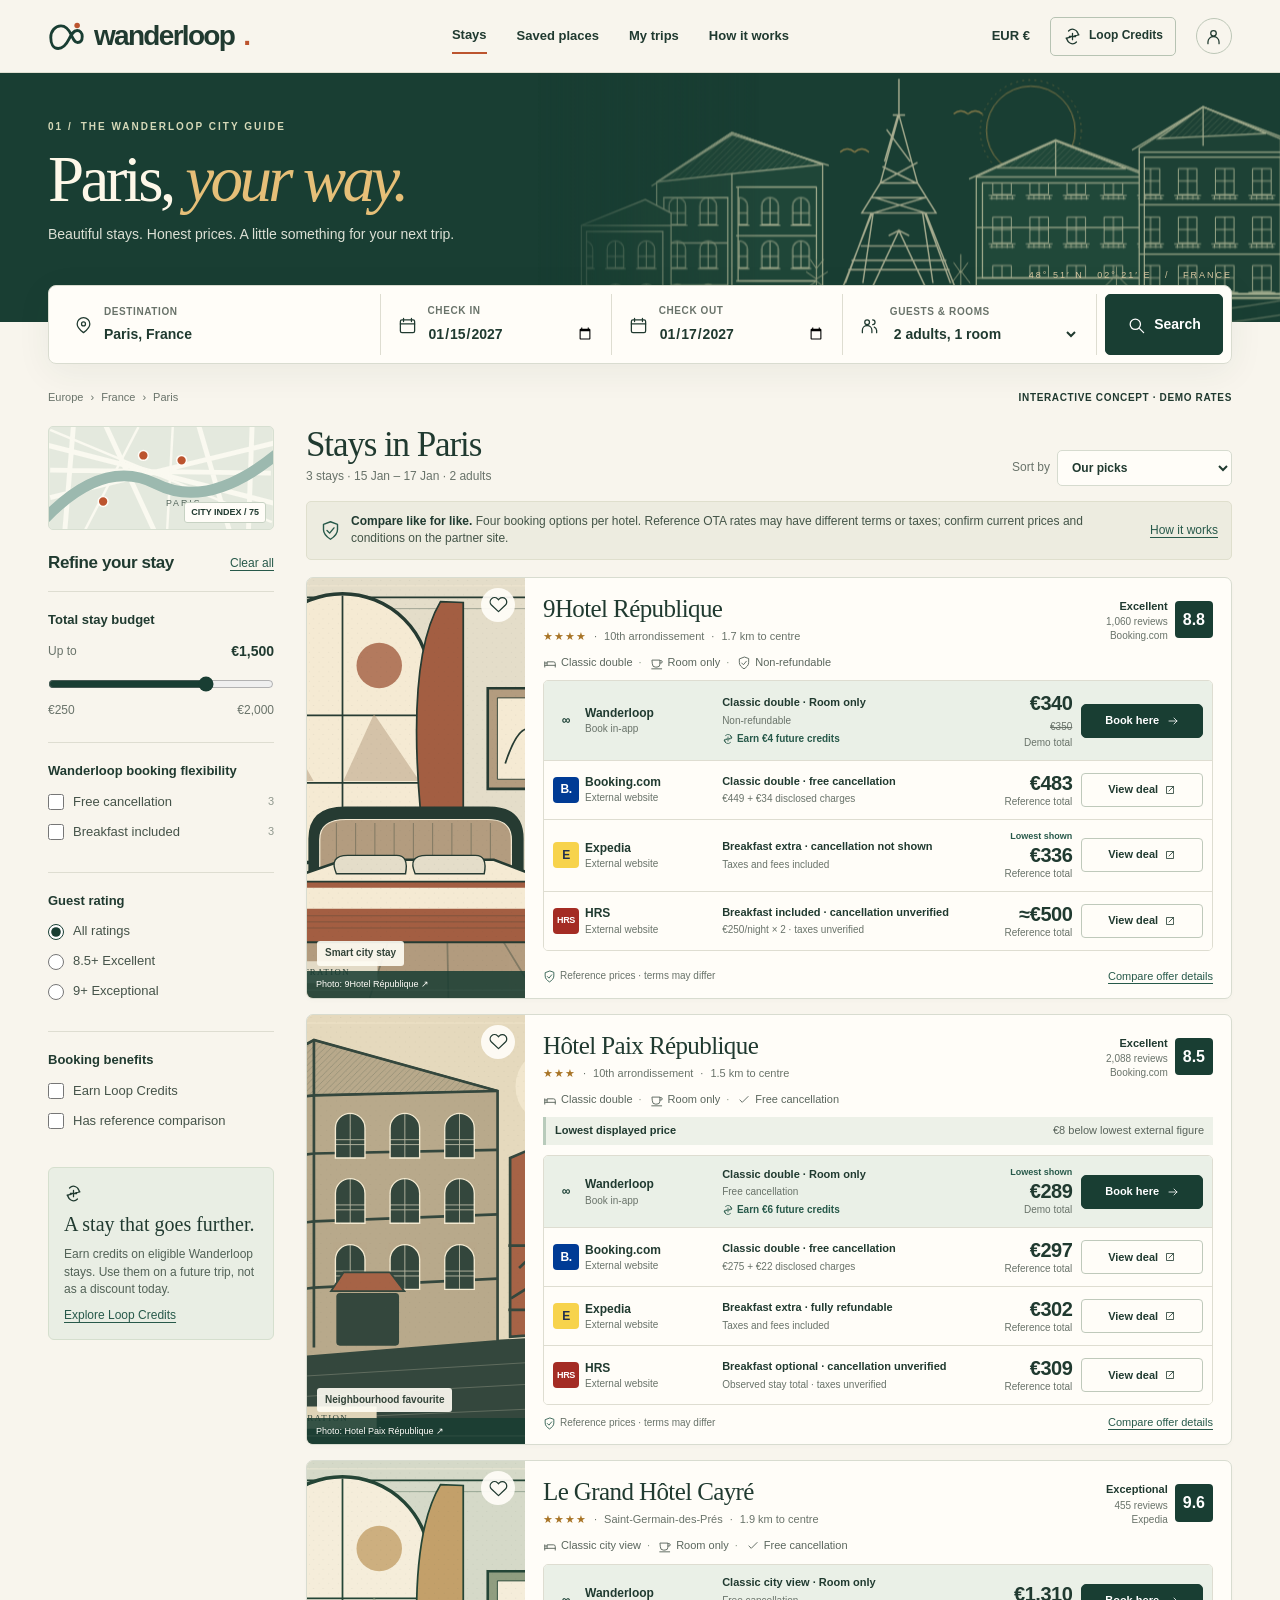
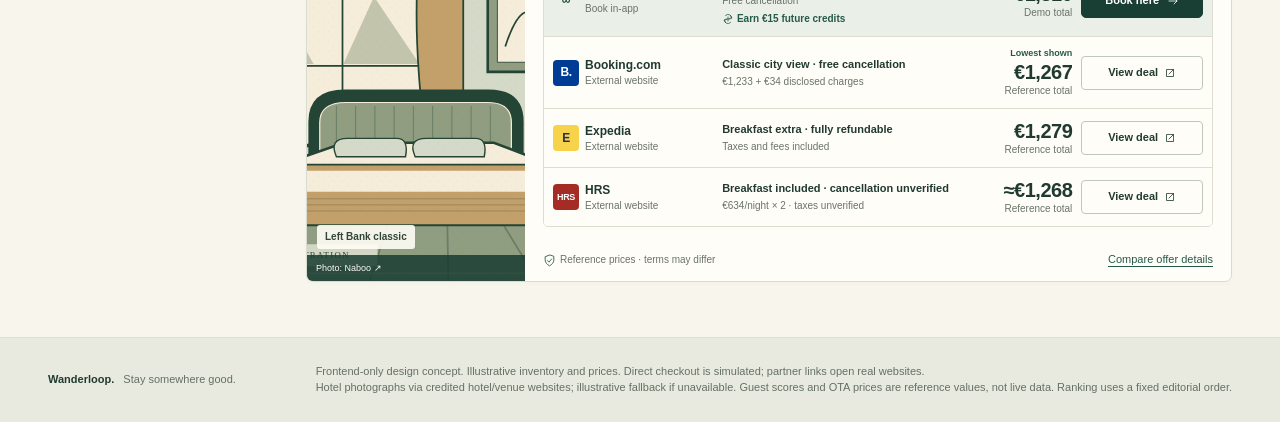
==== commit fa6f8bcb: "Show price advantage banner only when Wanderloop is strictly cheapest" ====
--- a/demo.html
+++ b/demo.html
@@ -131,7 +131,7 @@
  const d=cost(h),min=lowestShown(h),scenario=position(h);
  const direct='<div class="rate-row direct-rate"><div class="rate-provider"><span class="mini-mark">∞</span><div><strong>Wanderloop</strong><small>Book in-app</small></div></div><div class="rate-terms"><b>'+h.room+' · '+(h.breakfast?"Breakfast included":"Room only")+'</b><small>'+(h.flex?"Free cancellation":"Non-refundable")+'</small>'+(h.credit?'<span class="rate-credit">'+icon("loop")+' Earn '+money(credits(h))+' future credits</span>':'<small>No additional credit incentive</small>')+'</div><div class="rate-price">'+(d===min?'<span class="rate-low">Lowest shown</span>':'')+'<strong>'+money(d)+'</strong>'+(h.discount?'<del>'+money(cost(h,"base"))+'</del>':'')+'<small>Demo total</small></div><button class="primary rate-cta" data-action="book" data-id="'+h.id+'" data-alt="'+!!h.alternative+'">Book here '+icon("arrow")+'</button></div>';
  const external=otaRates[h.id].map(o=>'<div class="rate-row"><div class="rate-provider"><span class="provider-mark '+(o.provider==="Booking.com"?"booking-mark":o.provider==="Expedia"?"expedia-mark":"hrs-mark")+'">'+(o.provider==="Booking.com"?"B.":o.provider==="Expedia"?"E":"HRS")+'</span><div><strong>'+o.provider+'</strong><small>External website</small></div></div><div class="rate-terms"><b>'+o.terms+'</b><small>'+o.note+'</small></div><div class="rate-price">'+(otaPrice(o)===min?'<span class="rate-low">Lowest shown</span>':'')+'<strong>'+(o.approx||!referenceSearch()?'≈':'')+money(otaPrice(o))+'</strong><small>'+(referenceSearch()?"Reference total":"Scaled estimate")+'</small></div>'+partnerLink(h,o.provider,"secondary rate-cta","View deal")+'</div>').join("");
- return '<div class="rate-scenario '+scenario.kind+'"><b>'+scenario.label+'</b><span>'+scenario.detail+'</span></div><div class="rate-list" aria-label="Four booking options">'+direct+external+'</div>';
+ return (scenario.kind==="low"?'<div class="rate-scenario low"><b>'+scenario.label+'</b><span>'+scenario.detail+'</span></div>':'')+'<div class="rate-list" aria-label="Four booking options">'+direct+external+'</div>';
 }
 
 function render(){const rating=Number(document.querySelector('[name=rating]:checked').value),budget=Number($('budget').value);$('budgetLabel').textContent=money(budget);let items=hotels.filter(h=>!savedOnly||saved.has(h.id)).filter(h=>normalize(query).includes('paris')||normalize(h.name+' '+h.aliases).includes(normalize(query))).map(getChoice).filter(Boolean).filter(h=>h.rating>=rating&&lowestShown(h)<=budget&&(!$('reward').checked||h.credit>0)&&(!$('matched').checked||h.external!=null));const sort=$('sort').value;if(sort==='price')items.sort((a,b)=>lowestShown(a)-lowestShown(b));if(sort==='rating')items.sort((a,b)=>b.rating-a.rating);if(sort==='credits')items.sort((a,b)=>credits(b)-credits(a));$('resultTitle').textContent=savedOnly?'Your saved stays':normalize(query).includes('paris')?'Stays in Paris':'Matching stays';$('resultSubtitle').textContent=`${items.length} ${items.length===1?'stay':'stays'} · ${labelDate(ci)} – ${labelDate(co)} · ${guests} ${guests===1?'adult':'adults'}${rooms>1?' · '+rooms+' rooms':''}`;$('savedCount').textContent=saved.size?`(${saved.size})`:'';$('hotelList').innerHTML=items.length?items.map(card).join(''):`<div class="empty"><h3>No stays match these choices.</h3><p>Try a different budget, a Paris hotel name, or clear your filters.</p><button class="primary" data-action="clear">Clear filters and show Paris</button></div>`;}
